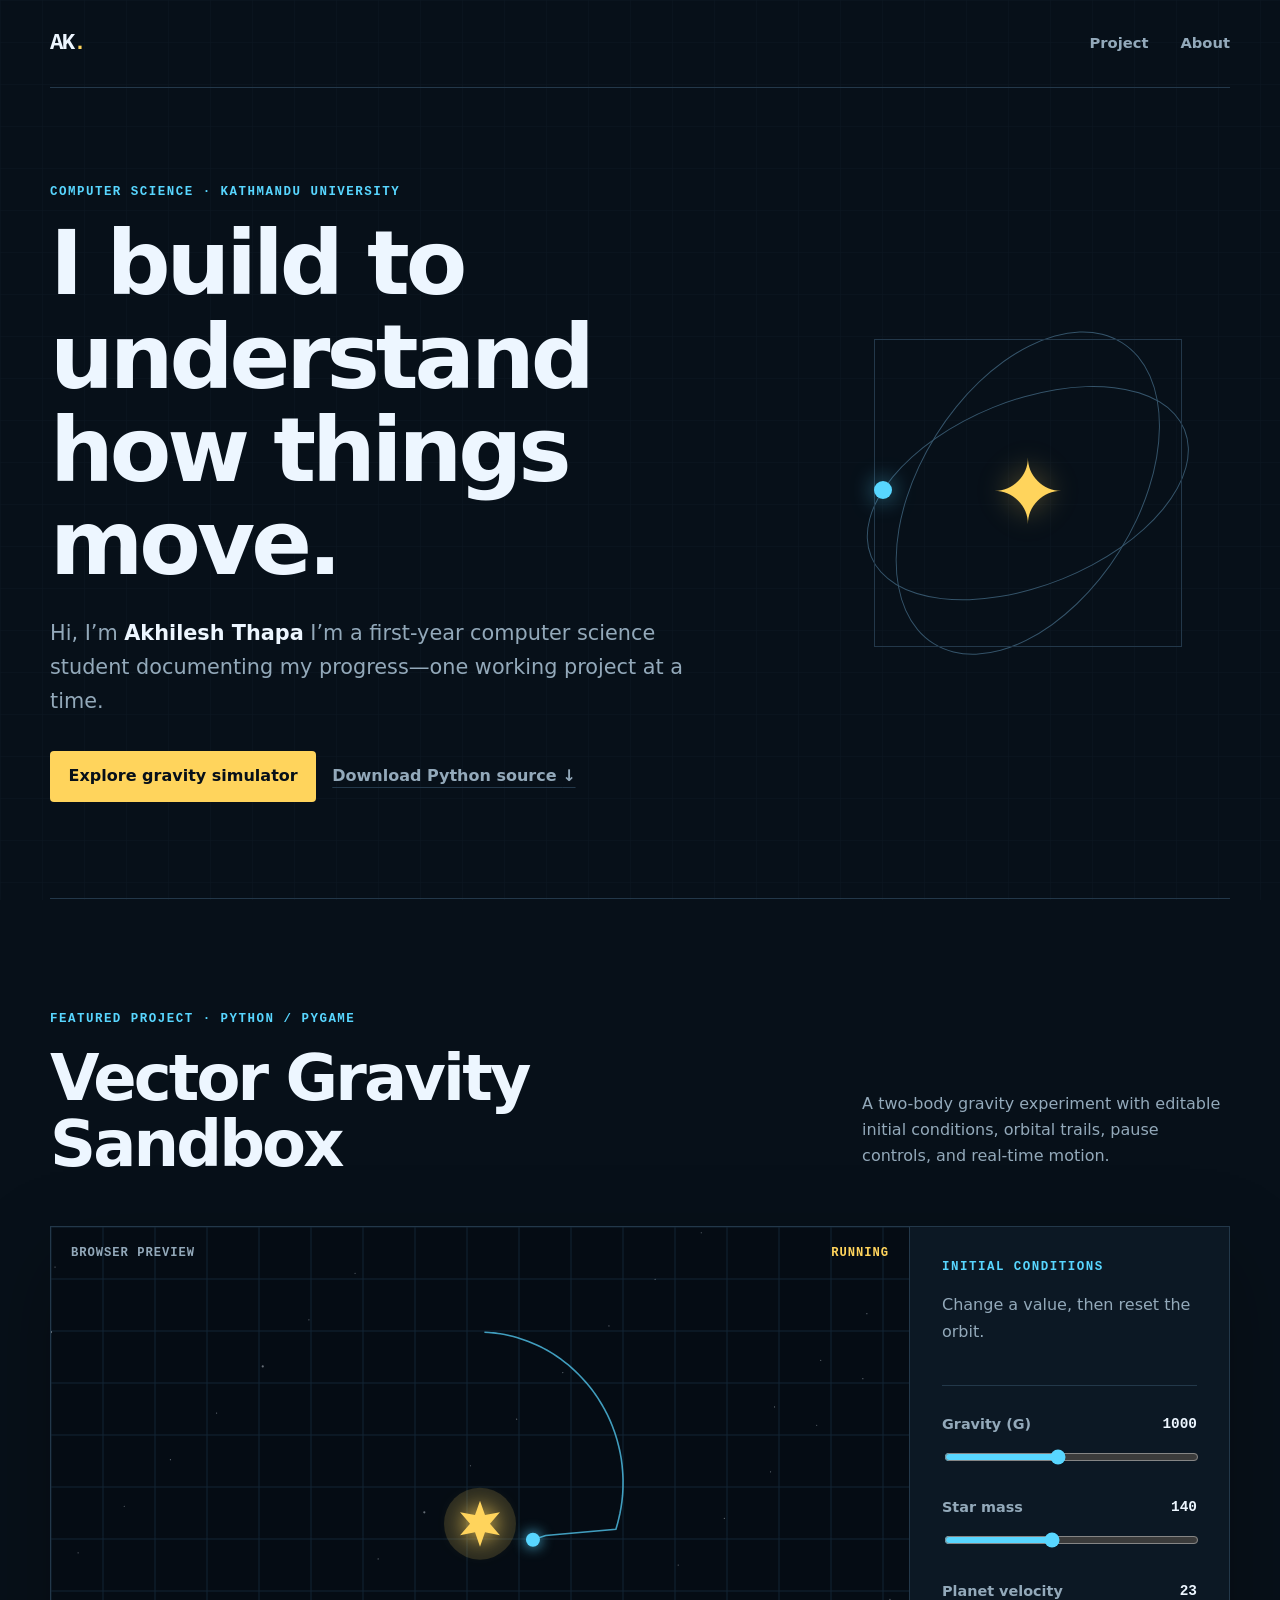
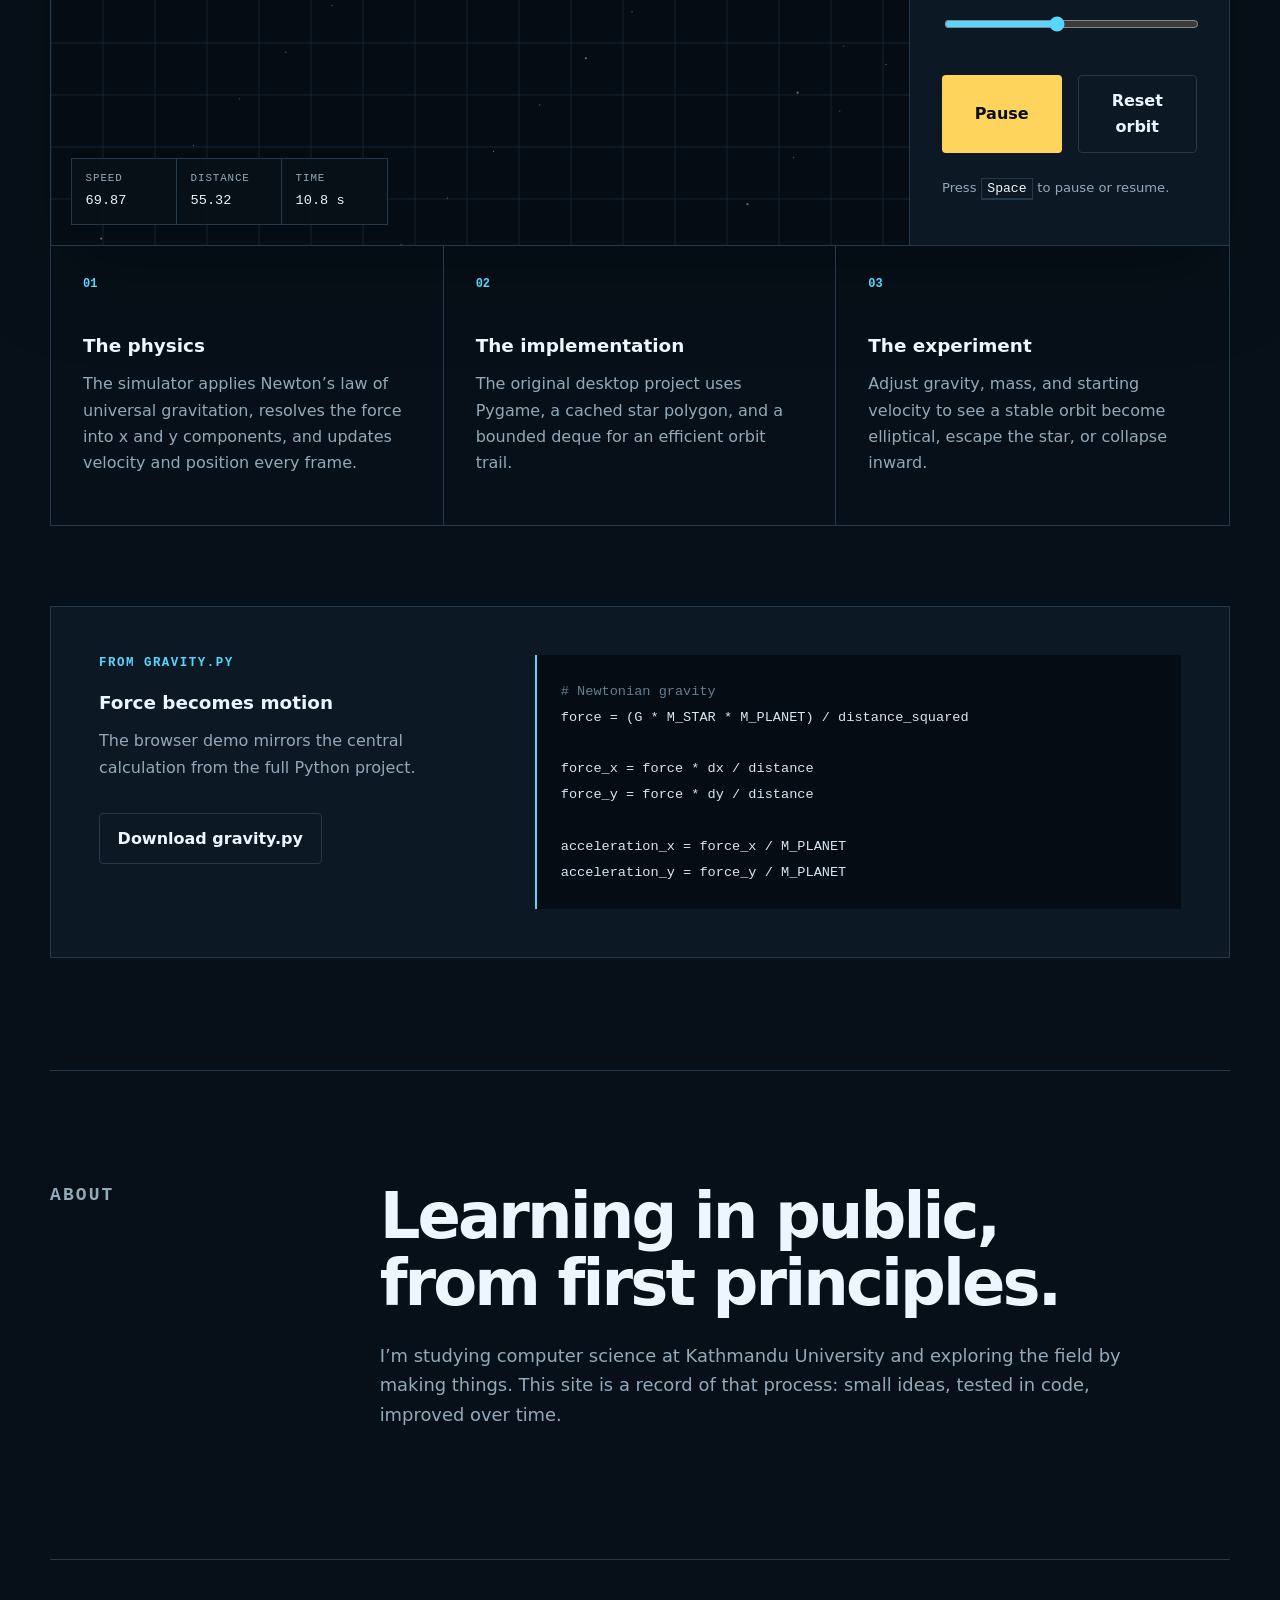
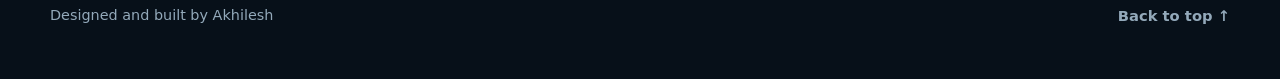
==== index.html @ bfffb333 "Change name from Ak L. to Akhilesh Updated personal information and name in the index.html file." ====
<!doctype html>
<html lang="en">
<head>
  <meta charset="utf-8">
  <meta name="viewport" content="width=device-width, initial-scale=1">
  <meta name="description" content="Akhilesh is a computer science student at Kathmandu University building projects to understand how computers and the world work.">
  <meta name="theme-color" content="#071019">
  <title>Akhilesh — Computer Science Student</title>
  <link rel="stylesheet" href="style.css">
</head>
<body>
  <a class="skip-link" href="#main">Skip to content</a>

  <header class="site-header">
    <a class="wordmark" href="#top" aria-label="Ak L. home">AK<span>.</span></a>
    <nav aria-label="Primary navigation">
      <a href="#project">Project</a>
      <a href="#about">About</a>
    </nav>
  </header>

  <main id="main">
    <section class="hero" id="top">
      <div class="hero-copy">
        <p class="eyebrow">Computer Science · Kathmandu University</p>
        <h1>I build to understand how things move.</h1>
        <p class="intro">Hi, I’m <strong>Akhilesh Thapa</strong> I’m a first-year computer science student documenting my progress—one working project at a time.</p>
        <div class="hero-actions">
          <a class="button button-primary" href="#project">Explore gravity simulator</a>
          <a class="text-link" href="gravity.py" download>Download Python source <span aria-hidden="true">↓</span></a>
        </div>
      </div>

      <div class="hero-mark" aria-hidden="true">
        <span class="orbit orbit-one"></span>
        <span class="orbit orbit-two"></span>
        <span class="hero-planet"></span>
        <span class="hero-star">✦</span>
      </div>
    </section>

    <section class="project-section" id="project" aria-labelledby="project-title">
      <div class="section-heading">
        <div>
          <p class="eyebrow">Featured project · Python / Pygame</p>
          <h2 id="project-title">Vector Gravity Sandbox</h2>
        </div>
        <p>A two-body gravity experiment with editable initial conditions, orbital trails, pause controls, and real-time motion.</p>
      </div>

      <div class="simulator-shell">
        <div class="simulation-stage">
          <canvas id="gravityCanvas" aria-label="Interactive orbit simulation"></canvas>
          <div class="canvas-label">
            <span>Browser preview</span>
            <output id="simStatus">Running</output>
          </div>
          <div class="telemetry" aria-label="Simulation telemetry">
            <div><span>Speed</span><output id="speedReadout">23.00</output></div>
            <div><span>Distance</span><output id="distanceReadout">180.00</output></div>
            <div><span>Time</span><output id="timeReadout">0.0 s</output></div>
          </div>
        </div>

        <form class="control-panel" id="simControls">
          <div class="control-heading">
            <p class="eyebrow">Initial conditions</p>
            <p>Change a value, then reset the orbit.</p>
          </div>

          <label for="gravityInput"><span>Gravity (G)</span><output id="gravityValue">1000</output></label>
          <input id="gravityInput" type="range" min="200" max="2000" step="50" value="1000">

          <label for="massInput"><span>Star mass</span><output id="massValue">140</output></label>
          <input id="massInput" type="range" min="40" max="280" step="5" value="140">

          <label for="velocityInput"><span>Planet velocity</span><output id="velocityValue">23</output></label>
          <input id="velocityInput" type="range" min="8" max="42" step="1" value="23">

          <div class="control-actions">
            <button class="button button-primary" id="pauseButton" type="button">Pause</button>
            <button class="button button-secondary" id="resetButton" type="button">Reset orbit</button>
          </div>
          <p class="keyboard-note">Press <kbd>Space</kbd> to pause or resume.</p>
        </form>
      </div>

      <div class="project-notes">
        <article>
          <span class="note-number">01</span>
          <h3>The physics</h3>
          <p>The simulator applies Newton’s law of universal gravitation, resolves the force into x and y components, and updates velocity and position every frame.</p>
        </article>
        <article>
          <span class="note-number">02</span>
          <h3>The implementation</h3>
          <p>The original desktop project uses Pygame, a cached star polygon, and a bounded deque for an efficient orbit trail.</p>
        </article>
        <article>
          <span class="note-number">03</span>
          <h3>The experiment</h3>
          <p>Adjust gravity, mass, and starting velocity to see a stable orbit become elliptical, escape the star, or collapse inward.</p>
        </article>
      </div>

      <div class="source-card">
        <div class="source-copy">
          <p class="eyebrow">From gravity.py</p>
          <h3>Force becomes motion</h3>
          <p>The browser demo mirrors the central calculation from the full Python project.</p>
          <a class="button button-secondary" href="gravity.py" download>Download gravity.py</a>
        </div>
        <pre aria-label="Python gravity calculation"><code><span class="code-muted"># Newtonian gravity</span>
force = (G * M_STAR * M_PLANET) / distance_squared

force_x = force * dx / distance
force_y = force * dy / distance

acceleration_x = force_x / M_PLANET
acceleration_y = force_y / M_PLANET</code></pre>
      </div>
    </section>

    <section class="about-section" id="about" aria-labelledby="about-title">
      <p class="eyebrow">About</p>
      <div>
        <h2 id="about-title">Learning in public, from first principles.</h2>
        <p>I’m studying computer science at Kathmandu University and exploring the field by making things. This site is a record of that process: small ideas, tested in code, improved over time.</p>
      </div>
    </section>
  </main>

  <footer>
    <p>Designed and built by Akhilesh</p>
    <a href="#top">Back to top <span aria-hidden="true">↑</span></a>
  </footer>

  <script src="script.js"></script>
</body>
</html>
---- style.css ----
:root {
  --ink: #edf6ff;
  --muted: #93a9ba;
  --background: #071019;
  --surface: #0c1824;
  --surface-strong: #102232;
  --line: #23384a;
  --cyan: #58d6ff;
  --gold: #ffd45c;
  --max-width: 1180px;
  --font-sans: Inter, ui-sans-serif, system-ui, -apple-system, BlinkMacSystemFont, "Segoe UI", sans-serif;
  --font-mono: "SFMono-Regular", Consolas, "Liberation Mono", monospace;
}

* {
  box-sizing: border-box;
}

html {
  scroll-behavior: smooth;
}

body {
  margin: 0;
  background: var(--background);
  color: var(--ink);
  font-family: var(--font-sans);
  font-size: 1rem;
  line-height: 1.65;
}

body::before {
  content: "";
  position: fixed;
  inset: 0;
  z-index: -1;
  opacity: 0.22;
  background-image: url("data:image/svg+xml,%3Csvg xmlns='http://www.w3.org/2000/svg' width='42' height='42' viewBox='0 0 42 42'%3E%3Cpath d='M42 0H0V42' fill='none' stroke='%2323384a' stroke-width='1'/%3E%3C/svg%3E");
  pointer-events: none;
}

a { color: inherit; }
button, input { font: inherit; }

.skip-link {
  position: fixed;
  left: 1rem;
  top: -5rem;
  z-index: 100;
  background: var(--gold);
  color: #071019;
  padding: 0.7rem 1rem;
  font-weight: 800;
}

.skip-link:focus { top: 1rem; }

.site-header,
main,
footer {
  width: min(calc(100% - 2.5rem), var(--max-width));
  margin-inline: auto;
}

.site-header {
  min-height: 5.5rem;
  display: flex;
  align-items: center;
  justify-content: space-between;
  border-bottom: 1px solid var(--line);
}

.wordmark {
  text-decoration: none;
  font: 800 1.4rem/1 var(--font-mono);
  letter-spacing: -0.08em;
}

.wordmark span { color: var(--gold); }

nav {
  display: flex;
  gap: 2rem;
}

nav a,
footer a {
  color: var(--muted);
  text-decoration: none;
  font-size: 0.92rem;
  font-weight: 700;
}

nav a:hover,
nav a:focus-visible,
footer a:hover,
footer a:focus-visible,
.text-link:hover,
.text-link:focus-visible {
  color: var(--cyan);
}

.hero {
  min-height: 650px;
  display: grid;
  grid-template-columns: minmax(0, 1.25fr) minmax(280px, 0.75fr);
  gap: clamp(3rem, 8vw, 8rem);
  align-items: center;
  padding: 6rem 0;
}

.eyebrow {
  margin: 0 0 1rem;
  color: var(--cyan);
  font: 700 0.78rem/1.4 var(--font-mono);
  letter-spacing: 0.12em;
  text-transform: uppercase;
}

h1, h2, h3, p { margin-top: 0; }

h1, h2 {
  letter-spacing: -0.045em;
  line-height: 1.04;
}

h1 {
  max-width: 760px;
  margin-bottom: 1.6rem;
  font-size: clamp(3.3rem, 7vw, 6.6rem);
  font-weight: 750;
}

h2 { font-size: clamp(2.4rem, 5vw, 4.4rem); }

h3 {
  margin-bottom: 0.6rem;
  font-size: 1.15rem;
}

.intro {
  max-width: 640px;
  color: var(--muted);
  font-size: clamp(1.08rem, 2vw, 1.3rem);
}

.intro strong { color: var(--ink); }

.hero-actions,
.control-actions {
  display: flex;
  align-items: center;
  gap: 1rem;
  flex-wrap: wrap;
  margin-top: 2rem;
}

.button {
  min-height: 3rem;
  display: inline-flex;
  align-items: center;
  justify-content: center;
  border: 1px solid transparent;
  border-radius: 0.25rem;
  padding: 0.72rem 1.1rem;
  cursor: pointer;
  font-weight: 800;
  text-decoration: none;
  transition: transform 160ms ease, background-color 160ms ease, border-color 160ms ease;
}

.button:hover { transform: translateY(-2px); }
.button:active { transform: translateY(0); }

.button-primary {
  background: var(--gold);
  color: #071019;
}

.button-primary:hover { background: #ffe18a; }

.button-secondary {
  border-color: var(--line);
  background: transparent;
  color: var(--ink);
}

.button-secondary:hover {
  border-color: var(--cyan);
  background: var(--surface-strong);
}

.text-link {
  color: var(--muted);
  font-weight: 750;
  text-decoration: underline;
  text-decoration-color: var(--line);
  text-underline-offset: 0.35rem;
}

.hero-mark {
  position: relative;
  aspect-ratio: 1;
  max-width: 410px;
  width: 100%;
  justify-self: end;
}

.hero-mark::after {
  content: "";
  position: absolute;
  inset: 12%;
  border: 1px solid var(--line);
}

.orbit {
  position: absolute;
  left: 50%;
  top: 50%;
  border: 1px solid #35546a;
  border-radius: 50%;
  transform: translate(-50%, -50%) rotate(-22deg);
}

.orbit-one {
  width: 84%;
  height: 46%;
}

.orbit-two {
  width: 54%;
  height: 88%;
  transform: translate(-50%, -50%) rotate(32deg);
}

.hero-star {
  position: absolute;
  left: 50%;
  top: 50%;
  z-index: 2;
  color: var(--gold);
  font-size: 5.5rem;
  line-height: 1;
  transform: translate(-50%, -50%);
  text-shadow: 0 0 30px rgba(255, 212, 92, 0.35);
}

.hero-planet {
  position: absolute;
  z-index: 3;
  width: 18px;
  height: 18px;
  left: 12%;
  top: 47%;
  border-radius: 50%;
  background: var(--cyan);
  box-shadow: 0 0 22px rgba(88, 214, 255, 0.65);
}

.project-section {
  padding: 7rem 0;
  border-top: 1px solid var(--line);
}

.section-heading {
  display: grid;
  grid-template-columns: 1.35fr 0.65fr;
  align-items: end;
  gap: 3rem;
  margin-bottom: 3rem;
}

.section-heading h2 { margin-bottom: 0; }

.section-heading > p {
  margin-bottom: 0.5rem;
  color: var(--muted);
}

.simulator-shell {
  display: grid;
  grid-template-columns: minmax(0, 1fr) 320px;
  min-height: 570px;
  overflow: hidden;
  border: 1px solid var(--line);
  background: #050c14;
  box-shadow: 0 30px 80px rgba(0, 0, 0, 0.28);
}

.simulation-stage {
  position: relative;
  min-height: 570px;
  overflow: hidden;
}

#gravityCanvas {
  position: absolute;
  inset: 0;
  width: 100%;
  height: 100%;
  display: block;
}

.canvas-label {
  position: absolute;
  top: 1.25rem;
  left: 1.25rem;
  right: 1.25rem;
  display: flex;
  align-items: center;
  justify-content: space-between;
  pointer-events: none;
  color: var(--muted);
  font: 700 0.76rem/1 var(--font-mono);
  letter-spacing: 0.08em;
  text-transform: uppercase;
}

#simStatus { color: var(--gold); }

.telemetry {
  position: absolute;
  left: 1.25rem;
  bottom: 1.25rem;
  display: flex;
  border: 1px solid var(--line);
  background: rgba(7, 16, 25, 0.88);
}

.telemetry div {
  min-width: 105px;
  padding: 0.7rem 0.85rem;
  border-right: 1px solid var(--line);
}

.telemetry div:last-child { border-right: 0; }

.telemetry span,
.telemetry output {
  display: block;
  font-family: var(--font-mono);
}

.telemetry span {
  color: var(--muted);
  font-size: 0.68rem;
  letter-spacing: 0.08em;
  text-transform: uppercase;
}

.telemetry output {
  margin-top: 0.15rem;
  color: var(--ink);
  font-size: 0.85rem;
}

.control-panel {
  position: relative;
  z-index: 2;
  padding: 2rem;
  border-left: 1px solid var(--line);
  background: var(--surface);
}

.control-heading {
  padding-bottom: 1.5rem;
  margin-bottom: 1.7rem;
  border-bottom: 1px solid var(--line);
}

.control-heading p:last-child { color: var(--muted); }

.control-panel label {
  display: flex;
  justify-content: space-between;
  margin: 1.25rem 0 0.45rem;
  color: var(--muted);
  font-size: 0.9rem;
  font-weight: 700;
}

.control-panel label output {
  color: var(--ink);
  font-family: var(--font-mono);
}

input[type="range"] {
  width: 100%;
  height: 22px;
  accent-color: var(--cyan);
  cursor: pointer;
}

.control-actions {
  align-items: stretch;
  margin-top: 2rem;
}

.control-actions .button { flex: 1; }

.keyboard-note {
  margin-top: 1.5rem;
  color: var(--muted);
  font-size: 0.82rem;
}

kbd {
  border: 1px solid var(--line);
  border-bottom-width: 2px;
  padding: 0.12rem 0.35rem;
  color: var(--ink);
  font-family: var(--font-mono);
}

.project-notes {
  display: grid;
  grid-template-columns: repeat(3, 1fr);
  border-inline: 1px solid var(--line);
  border-bottom: 1px solid var(--line);
}

.project-notes article {
  padding: 2rem;
  border-right: 1px solid var(--line);
}

.project-notes article:last-child { border-right: 0; }

.project-notes p,
.source-copy > p:not(.eyebrow),
.about-section p {
  color: var(--muted);
}

.note-number {
  display: block;
  margin-bottom: 2.6rem;
  color: var(--cyan);
  font: 700 0.75rem/1 var(--font-mono);
}

.source-card {
  display: grid;
  grid-template-columns: 0.75fr 1.25fr;
  gap: 3rem;
  margin-top: 5rem;
  padding: clamp(1.5rem, 4vw, 3rem);
  border: 1px solid var(--line);
  background: var(--surface);
}

.source-copy .button { margin-top: 1rem; }

pre {
  margin: 0;
  overflow-x: auto;
  border-left: 2px solid var(--cyan);
  padding: 1.5rem;
  background: #050c14;
  color: #d8e6f2;
  font: 0.85rem/1.9 var(--font-mono);
}

.code-muted { color: #647d91; }

.about-section {
  display: grid;
  grid-template-columns: 0.35fr 1fr;
  gap: 2rem;
  padding: 7rem 0;
  border-top: 1px solid var(--line);
}

.about-section > div { max-width: 760px; }
.about-section h2 { margin-bottom: 1.5rem; }
.about-section p { font-size: 1.12rem; }

footer {
  min-height: 7rem;
  display: flex;
  align-items: center;
  justify-content: space-between;
  border-top: 1px solid var(--line);
  color: var(--muted);
}

footer p {
  margin: 0;
  font-size: 0.9rem;
}

:focus-visible {
  outline: 3px solid var(--cyan);
  outline-offset: 4px;
}

@media (max-width: 900px) {
  .hero {
    min-height: auto;
    grid-template-columns: 1fr;
    padding: 5rem 0;
  }

  .hero-mark {
    max-width: 300px;
    justify-self: start;
  }

  .section-heading,
  .source-card,
  .about-section {
    grid-template-columns: 1fr;
    gap: 1.5rem;
  }

  .simulator-shell { grid-template-columns: 1fr; }

  .control-panel {
    border-top: 1px solid var(--line);
    border-left: 0;
  }

  .project-notes { grid-template-columns: 1fr; }

  .project-notes article {
    border-right: 0;
    border-bottom: 1px solid var(--line);
  }

  .project-notes article:last-child { border-bottom: 0; }
}

@media (max-width: 600px) {
  .site-header,
  main,
  footer {
    width: min(calc(100% - 1.5rem), var(--max-width));
  }

  .site-header { min-height: 4.5rem; }
  nav { gap: 1.1rem; }

  h1 { font-size: clamp(3rem, 15vw, 4.6rem); }

  .hero { padding: 4rem 0; }

  .hero-mark { width: 78%; }

  .project-section,
  .about-section {
    padding: 4.5rem 0;
  }

  .simulation-stage,
  .simulator-shell {
    min-height: 440px;
  }

  .telemetry {
    right: 0.75rem;
    left: 0.75rem;
  }

  .telemetry div {
    min-width: 0;
    flex: 1;
    padding: 0.6rem;
  }

  .control-panel,
  .project-notes article {
    padding: 1.5rem;
  }

  .source-card { gap: 2rem; }

  footer {
    flex-direction: column;
    align-items: flex-start;
    justify-content: center;
    gap: 0.4rem;
  }
}

@media (prefers-reduced-motion: reduce) {
  html { scroll-behavior: auto; }

  *,
  *::before,
  *::after {
    animation-duration: 0.01ms !important;
    animation-iteration-count: 1 !important;
    transition-duration: 0.01ms !important;
  }
}
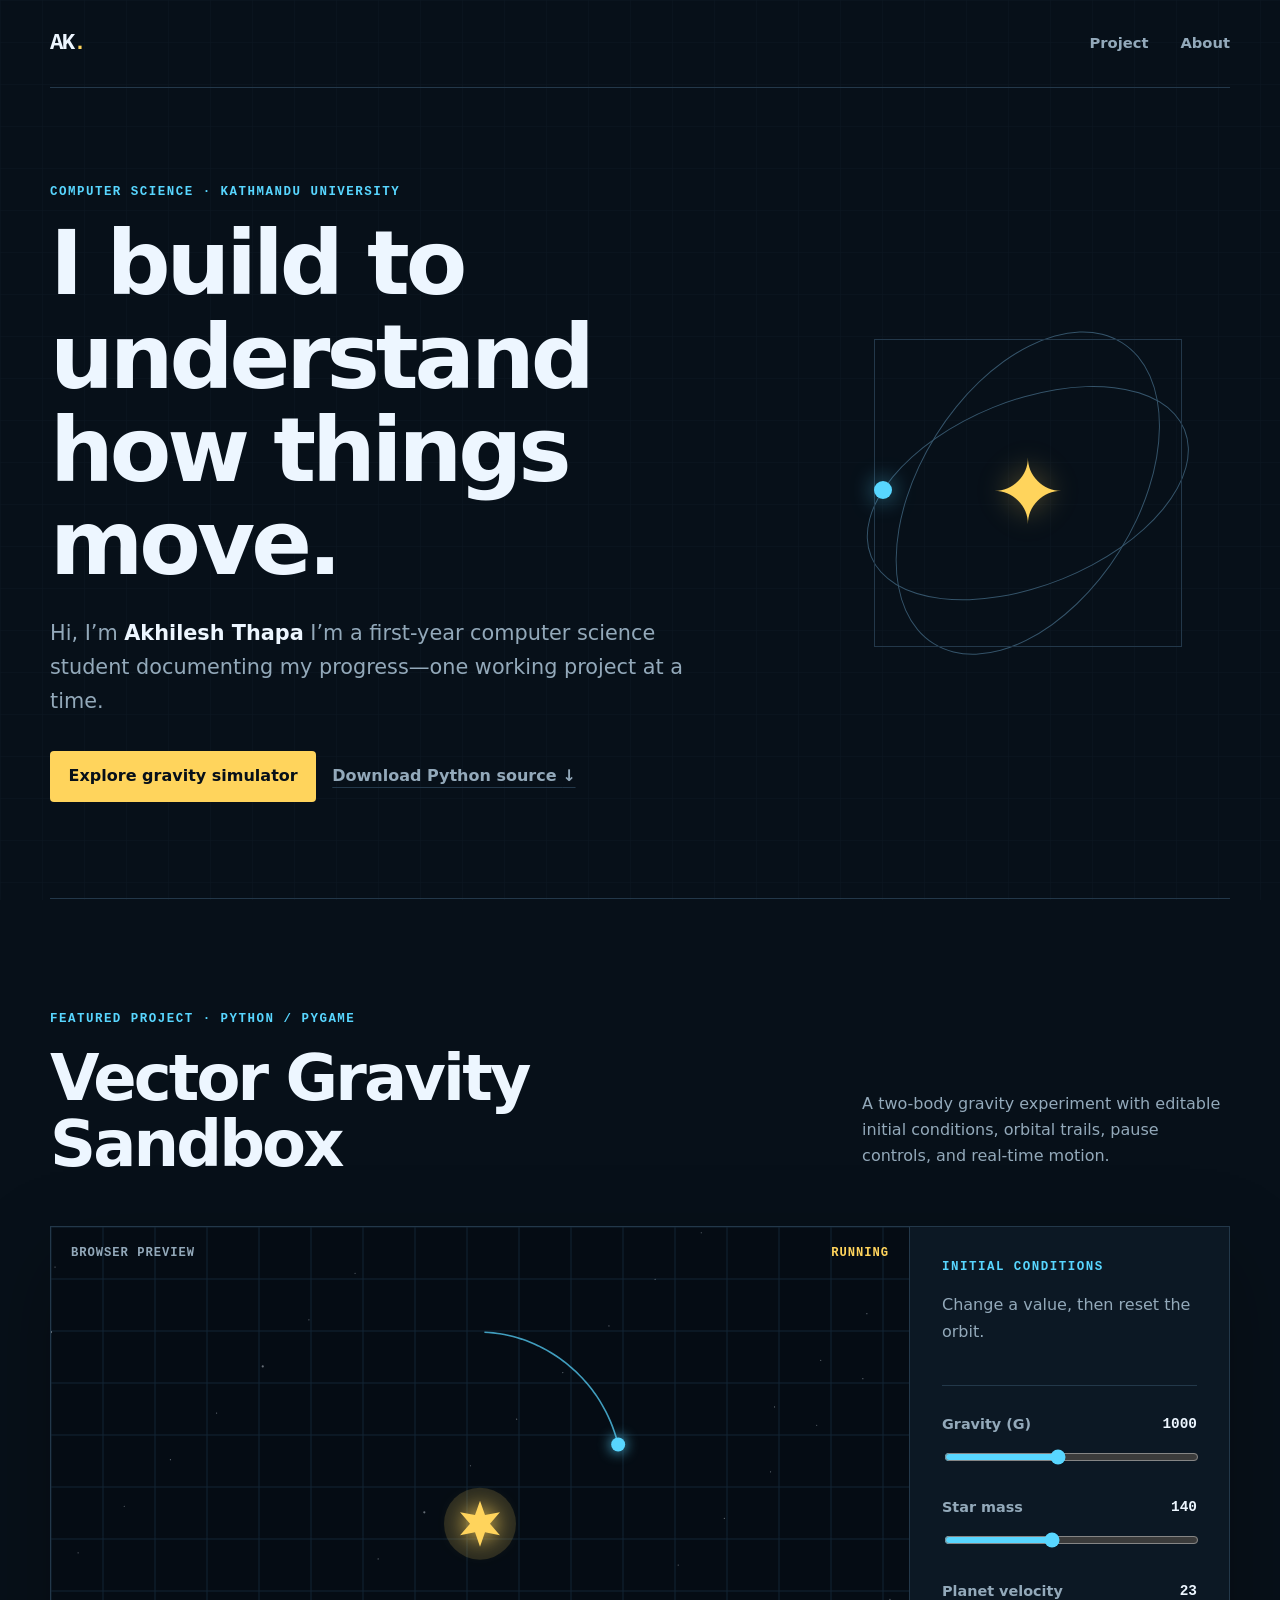
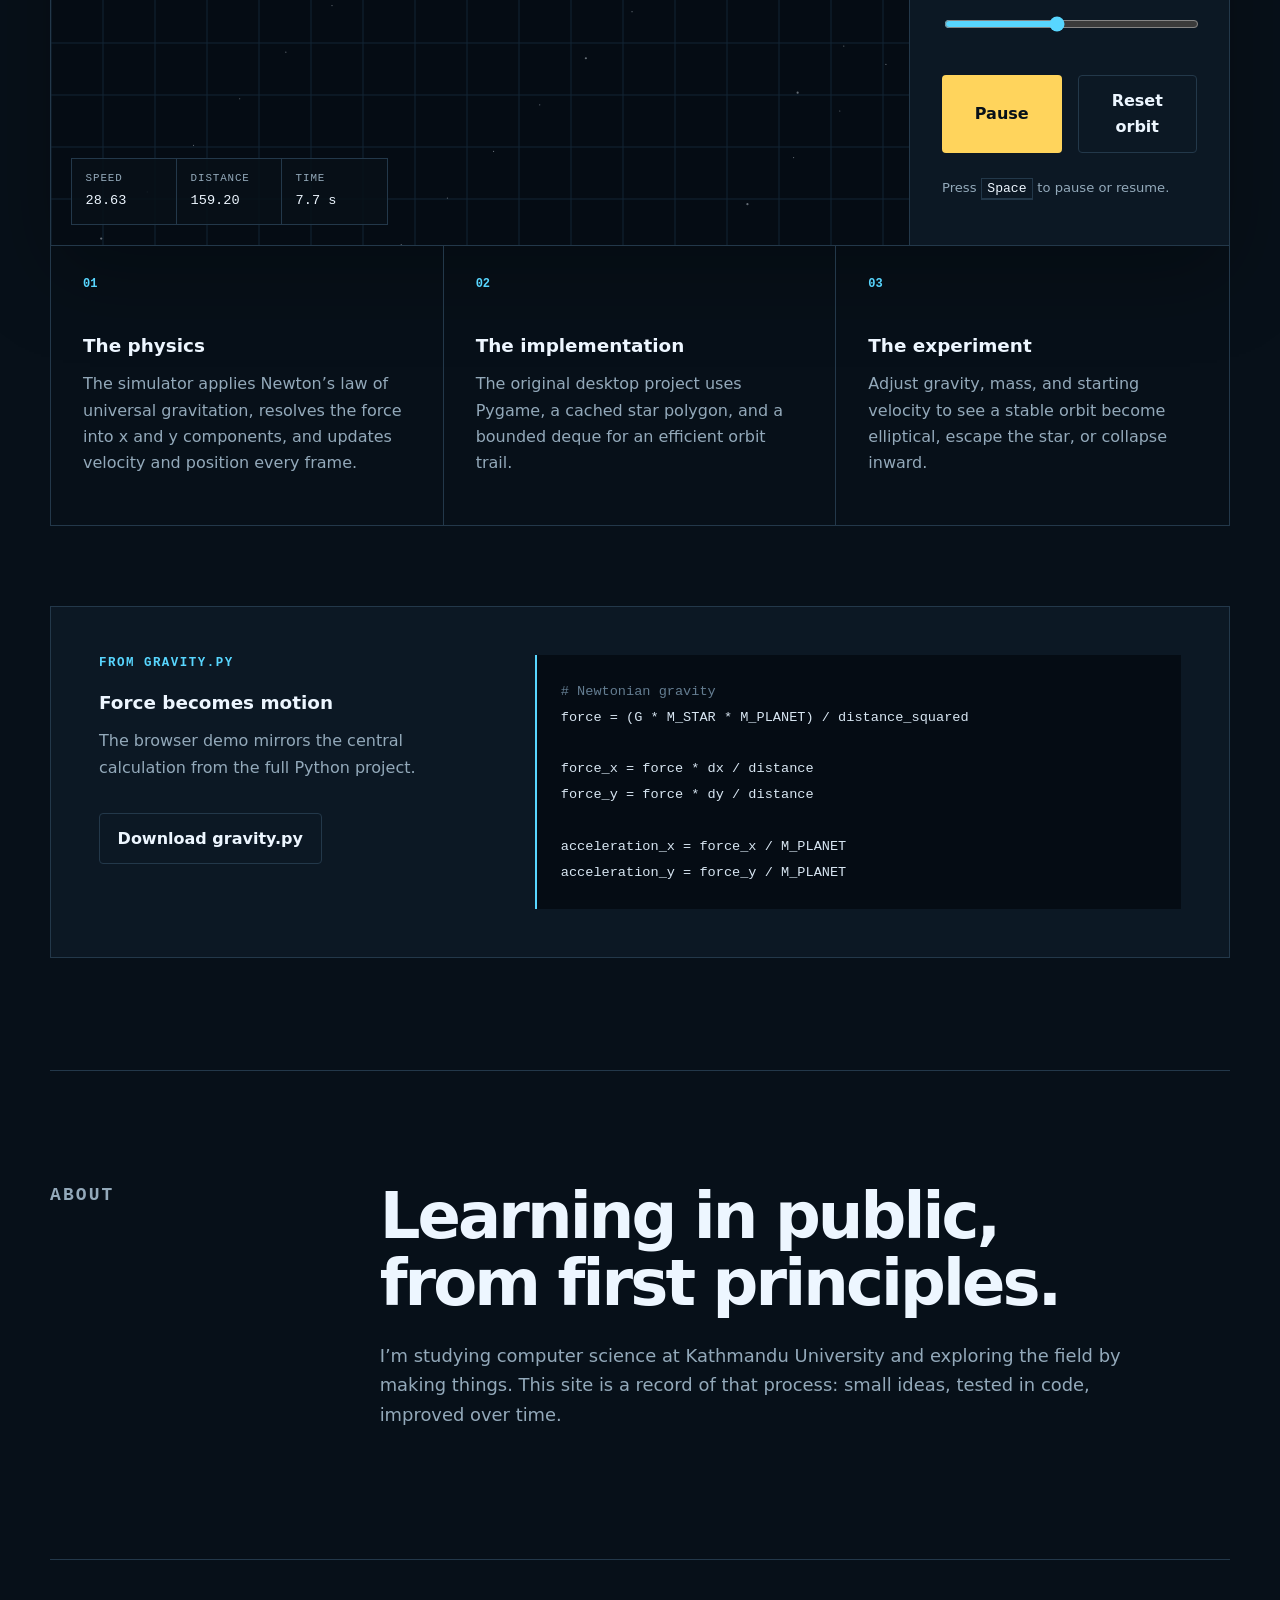
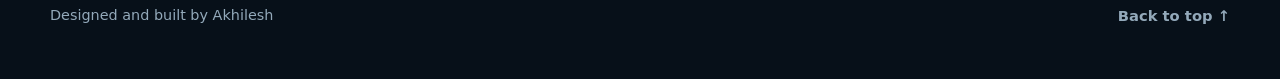
==== commit edb158ab: "Update index.html" ====
--- a/index.html
+++ b/index.html
@@ -3,7 +3,7 @@
 <head>
   <meta charset="utf-8">
   <meta name="viewport" content="width=device-width, initial-scale=1">
-  <meta name="description" content="Akhilesh is a computer science student at Kathmandu University building projects to understand how computers and the world work.">
+  <meta name="description" content="Akhilesh is a computer science student at Kathmandu University building projects to understand how computers and their applications function.">
   <meta name="theme-color" content="#071019">
   <title>Akhilesh — Computer Science Student</title>
   <link rel="stylesheet" href="style.css">
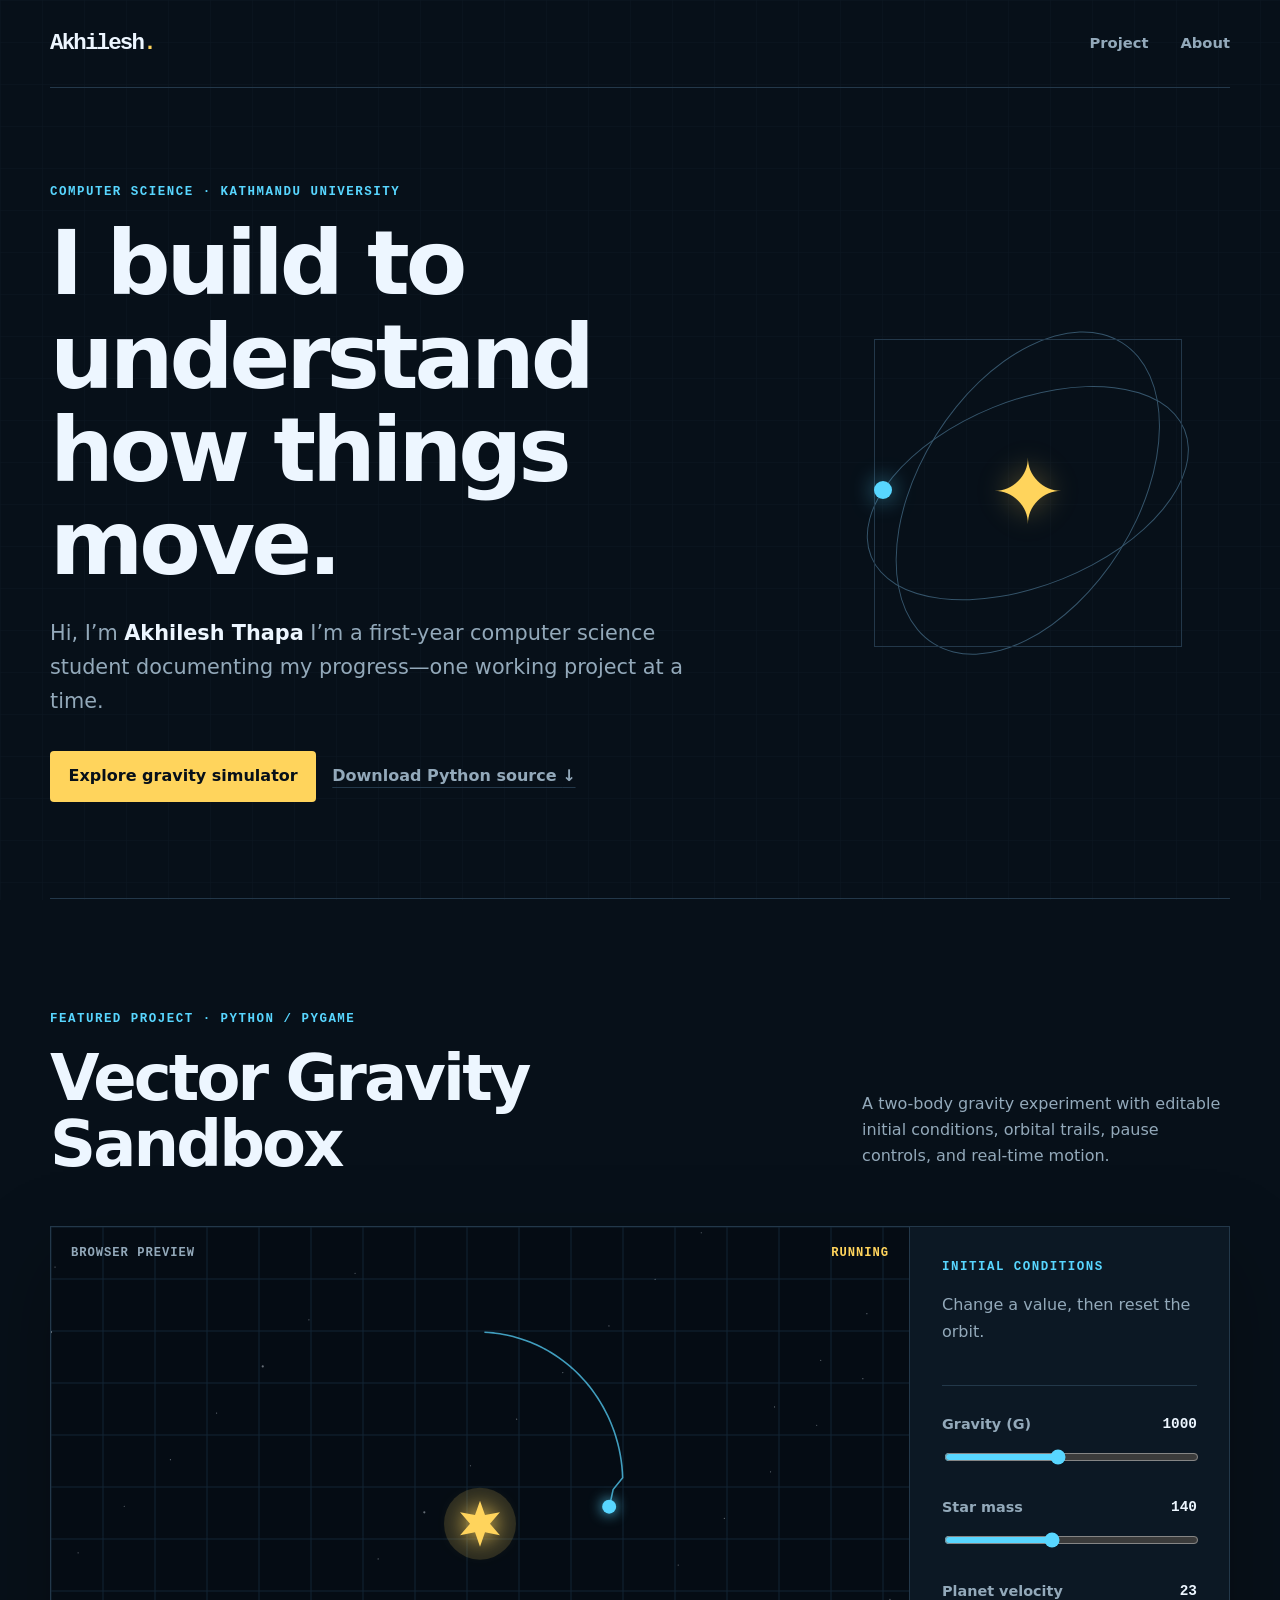
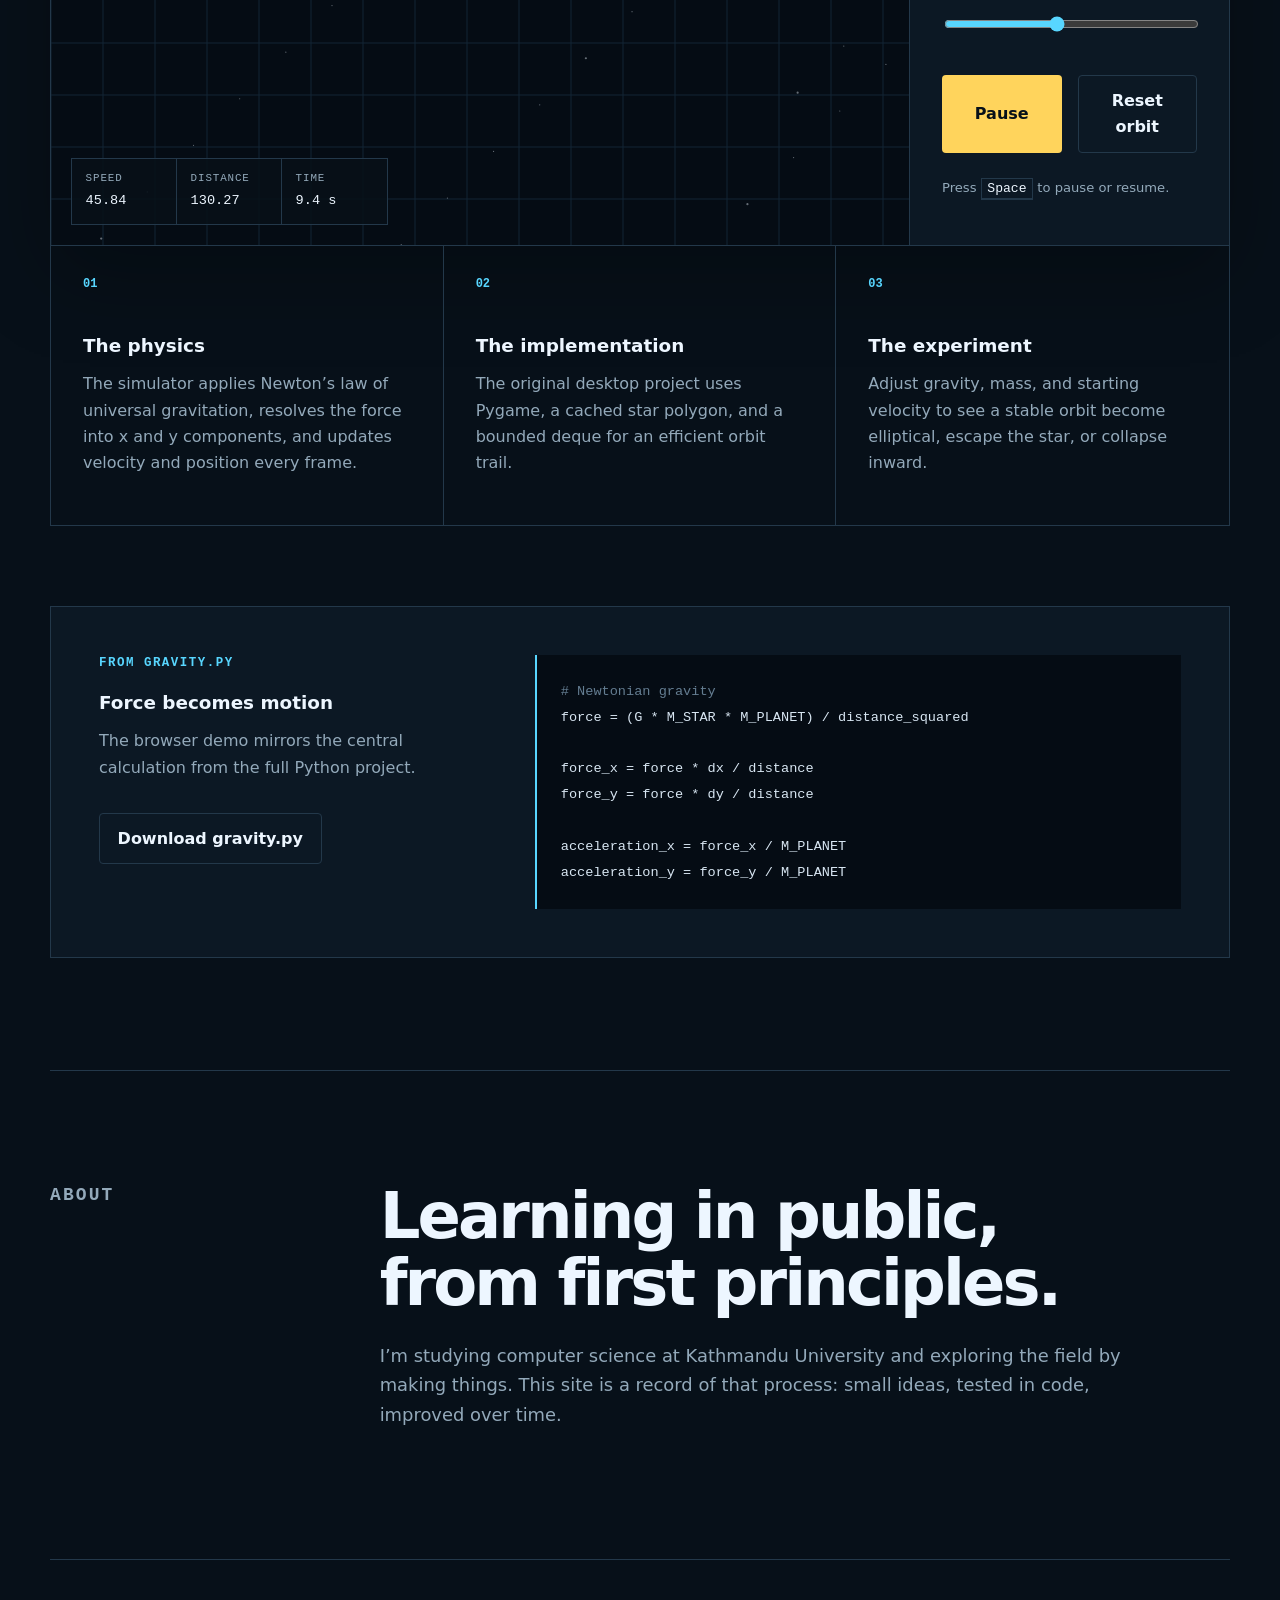
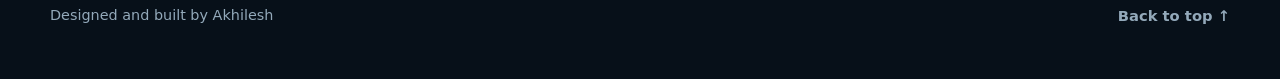
==== commit c96cc236: "Update index.html" ====
--- a/index.html
+++ b/index.html
@@ -12,7 +12,7 @@
   <a class="skip-link" href="#main">Skip to content</a>
 
   <header class="site-header">
-    <a class="wordmark" href="#top" aria-label="Ak L. home">AK<span>.</span></a>
+    <a class="wordmark" href="#top" aria-label="Akhilesh home">Akhilesh<span>.</span></a>
     <nav aria-label="Primary navigation">
       <a href="#project">Project</a>
       <a href="#about">About</a>
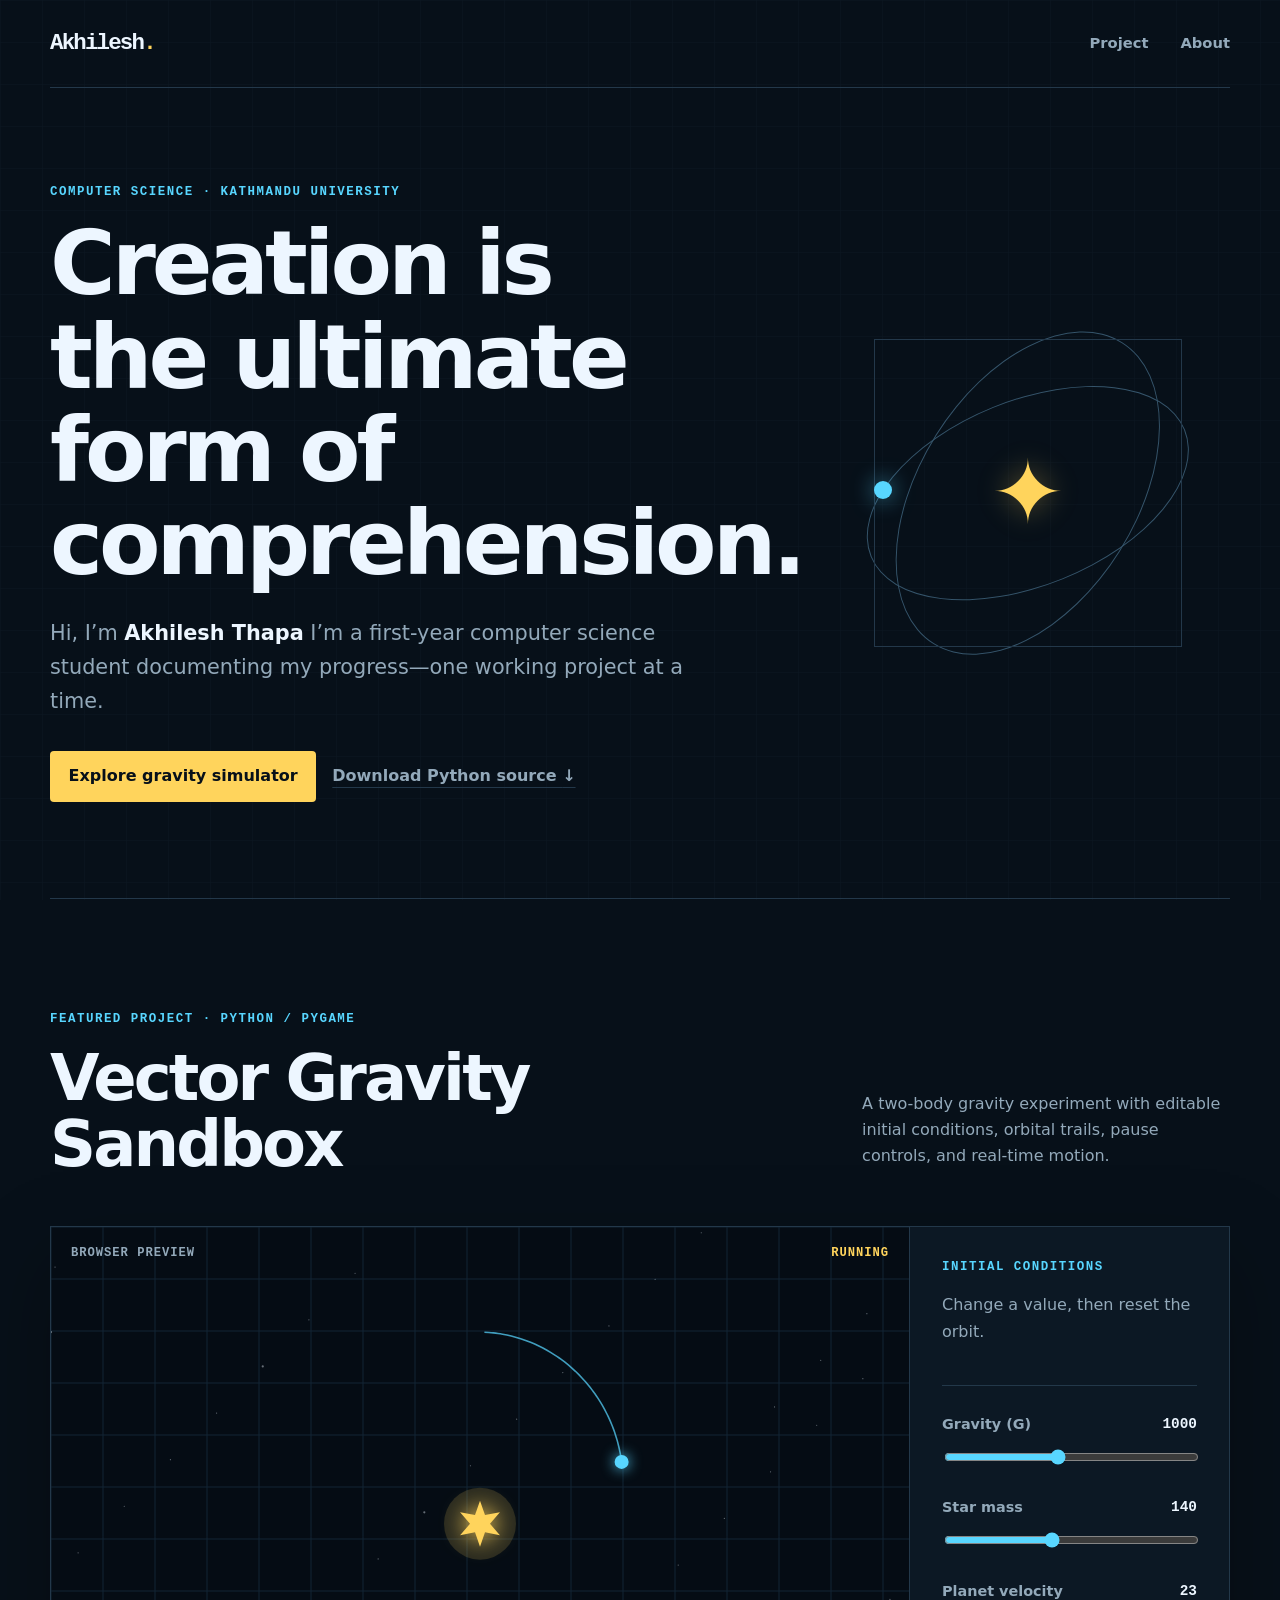
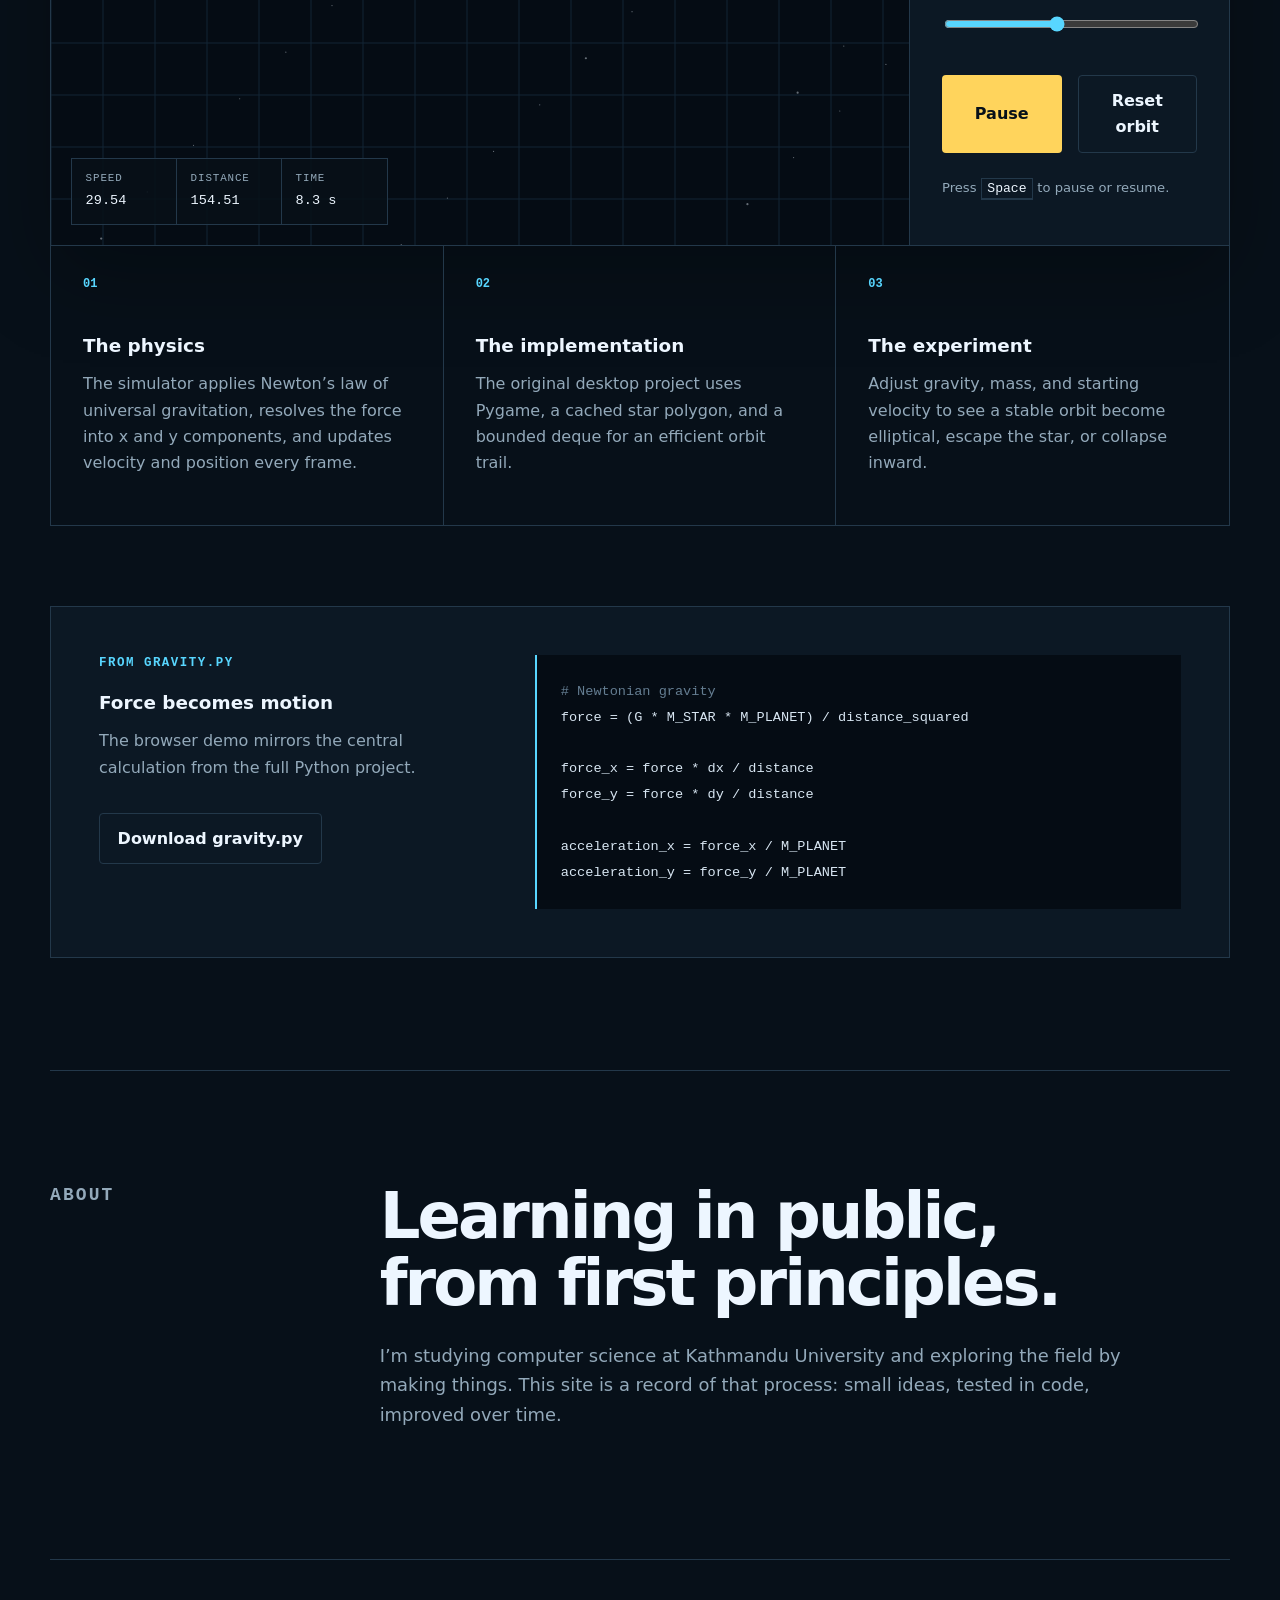
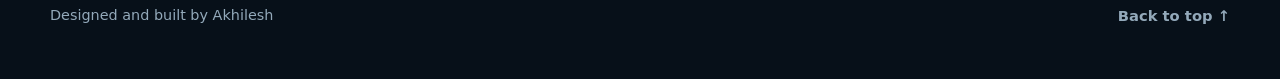
==== commit a197f1ba: "Update index.html" ====
--- a/index.html
+++ b/index.html
@@ -23,7 +23,7 @@
     <section class="hero" id="top">
       <div class="hero-copy">
         <p class="eyebrow">Computer Science · Kathmandu University</p>
-        <h1>I build to understand how things move.</h1>
+        <h1>Creation is the ultimate form of comprehension. </h1>
         <p class="intro">Hi, I’m <strong>Akhilesh Thapa</strong> I’m a first-year computer science student documenting my progress—one working project at a time.</p>
         <div class="hero-actions">
           <a class="button button-primary" href="#project">Explore gravity simulator</a>
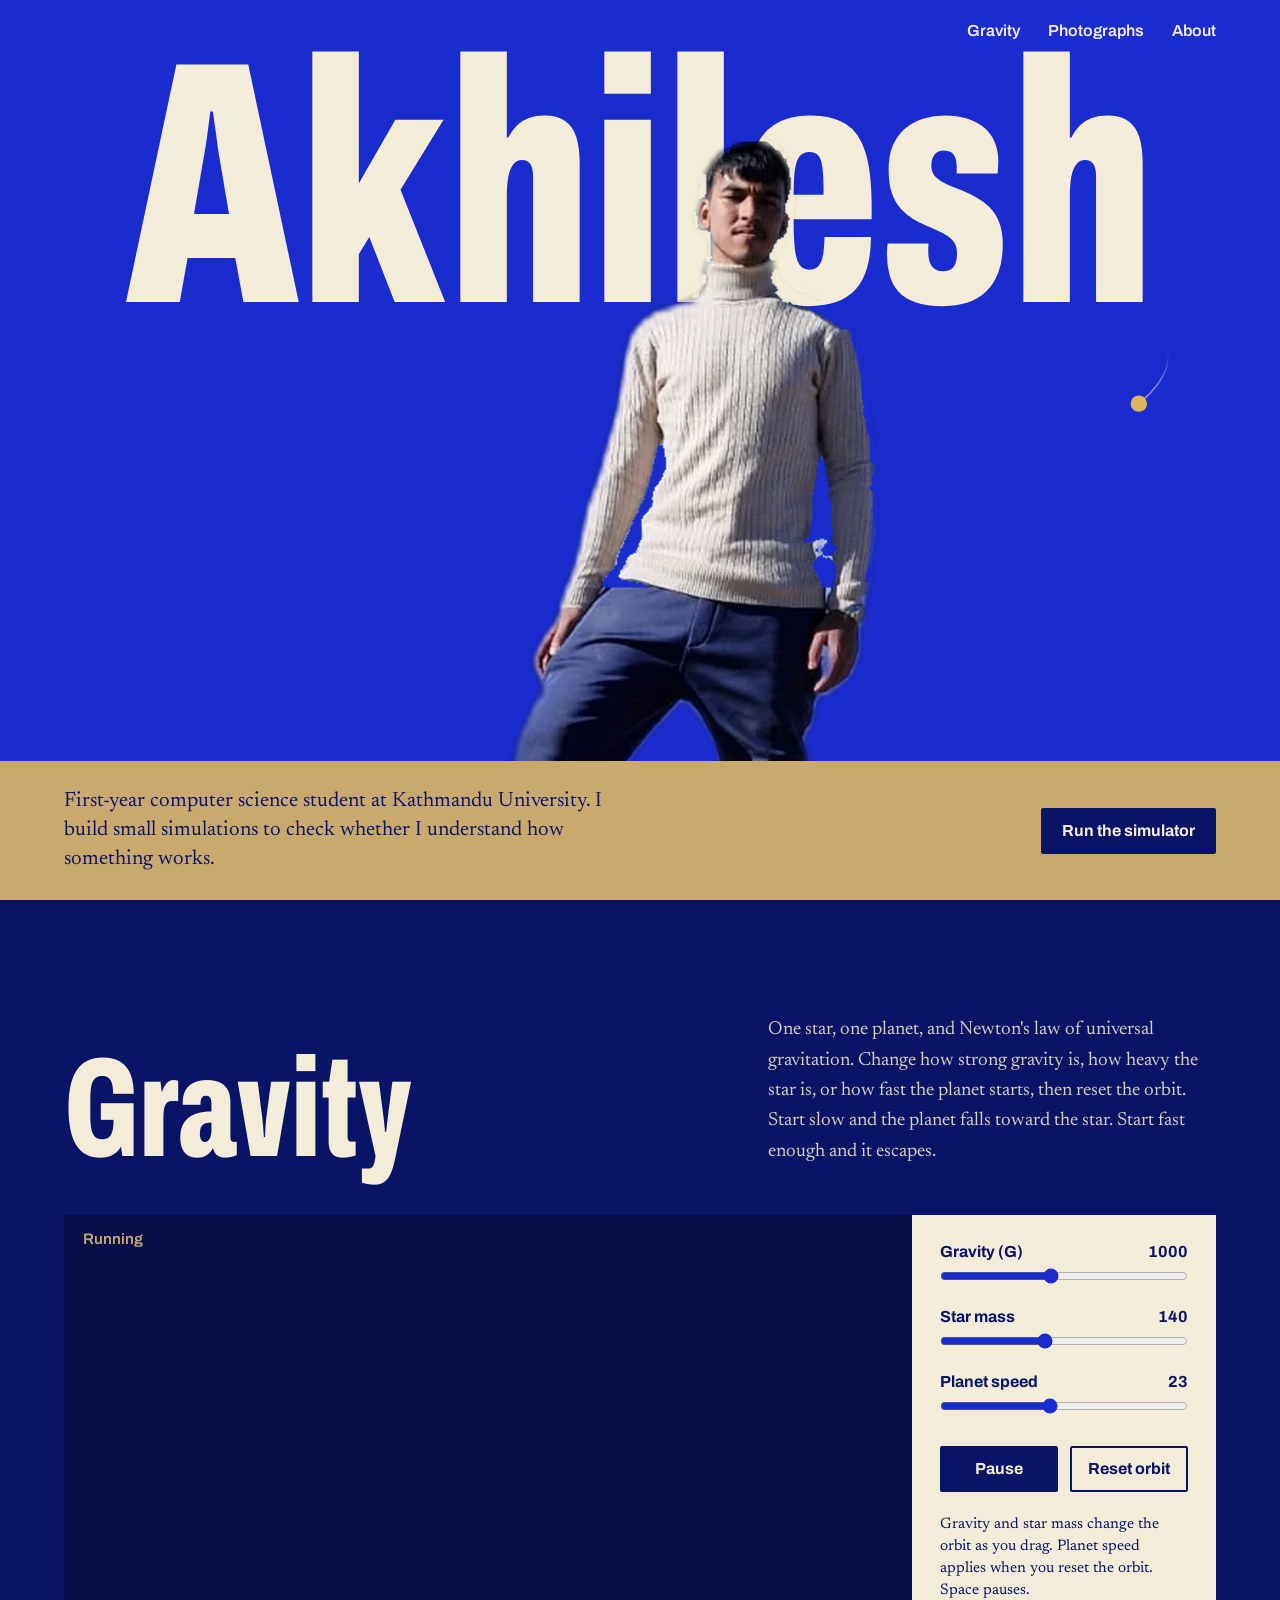
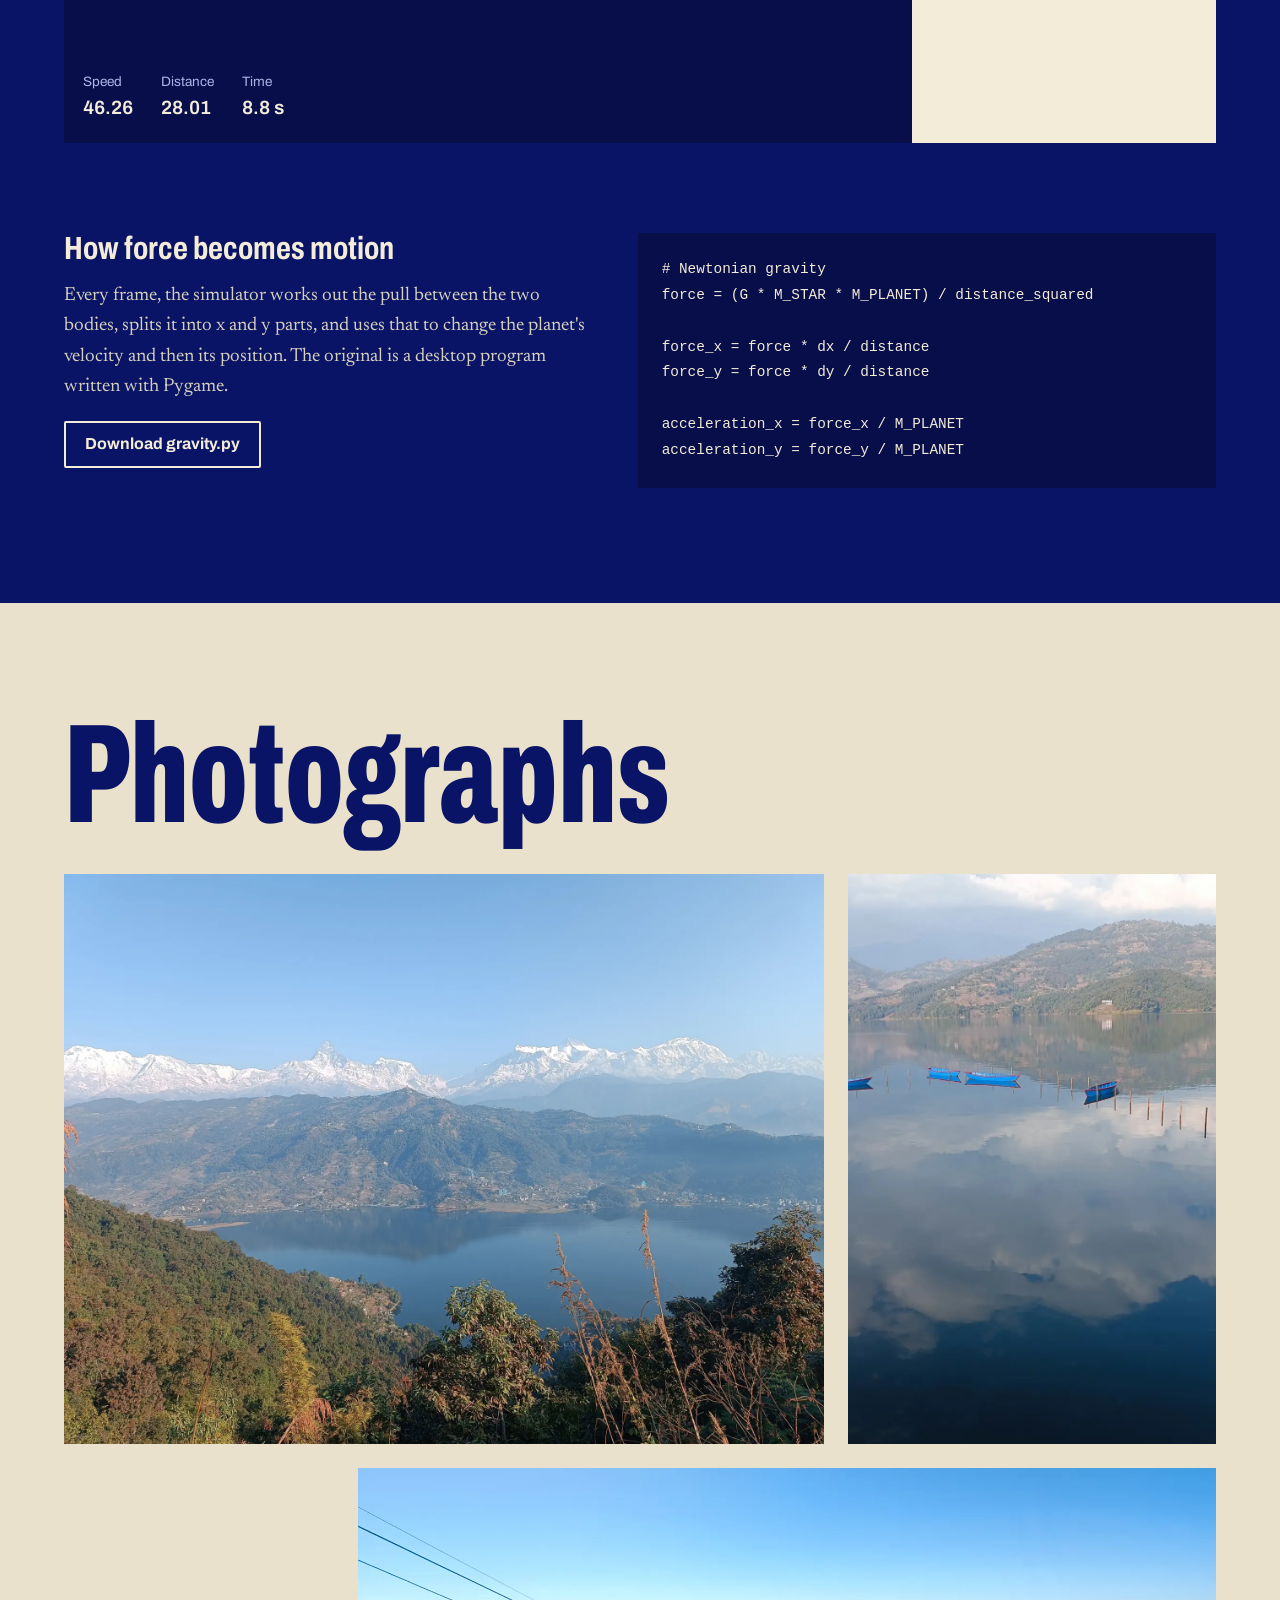
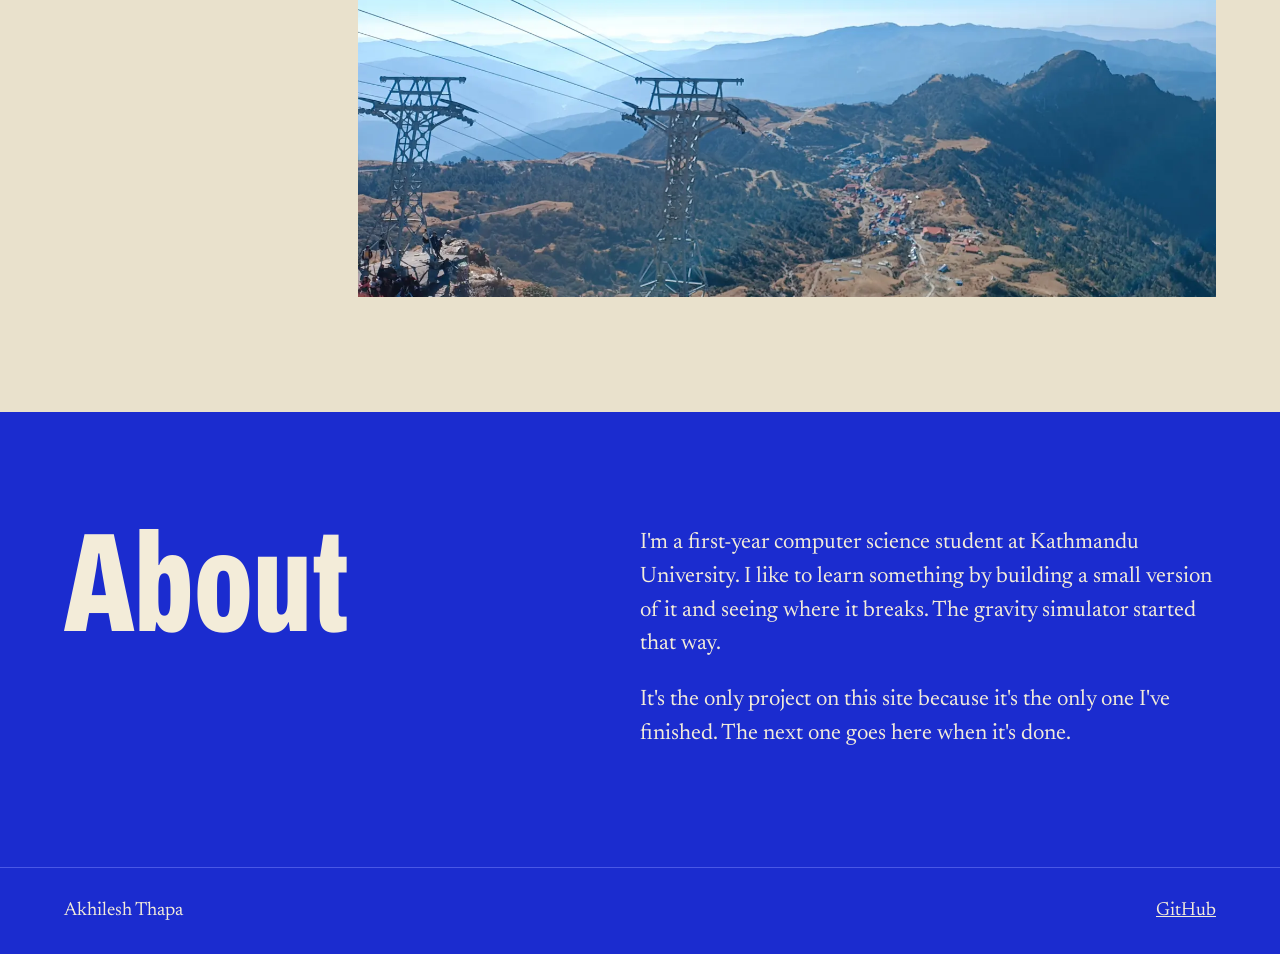
==== commit 9dc3d0ff: "Redesign site" ====
--- a/index.html
+++ b/index.html
@@ -1,140 +1,113 @@
-<!doctype html>
-<html lang="en">
-<head>
-  <meta charset="utf-8">
-  <meta name="viewport" content="width=device-width, initial-scale=1">
-  <meta name="description" content="Akhilesh is a computer science student at Kathmandu University building projects to understand how computers and their applications function.">
-  <meta name="theme-color" content="#071019">
-  <title>Akhilesh — Computer Science Student</title>
-  <link rel="stylesheet" href="style.css">
-</head>
-<body>
-  <a class="skip-link" href="#main">Skip to content</a>
-
-  <header class="site-header">
-    <a class="wordmark" href="#top" aria-label="Akhilesh home">Akhilesh<span>.</span></a>
-    <nav aria-label="Primary navigation">
-      <a href="#project">Project</a>
-      <a href="#about">About</a>
-    </nav>
-  </header>
-
-  <main id="main">
-    <section class="hero" id="top">
-      <div class="hero-copy">
-        <p class="eyebrow">Computer Science · Kathmandu University</p>
-        <h1>Creation is the ultimate form of comprehension. </h1>
-        <p class="intro">Hi, I’m <strong>Akhilesh Thapa</strong> I’m a first-year computer science student documenting my progress—one working project at a time.</p>
-        <div class="hero-actions">
-          <a class="button button-primary" href="#project">Explore gravity simulator</a>
-          <a class="text-link" href="gravity.py" download>Download Python source <span aria-hidden="true">↓</span></a>
-        </div>
-      </div>
-
-      <div class="hero-mark" aria-hidden="true">
-        <span class="orbit orbit-one"></span>
-        <span class="orbit orbit-two"></span>
-        <span class="hero-planet"></span>
-        <span class="hero-star">✦</span>
-      </div>
-    </section>
-
-    <section class="project-section" id="project" aria-labelledby="project-title">
-      <div class="section-heading">
-        <div>
-          <p class="eyebrow">Featured project · Python / Pygame</p>
-          <h2 id="project-title">Vector Gravity Sandbox</h2>
-        </div>
-        <p>A two-body gravity experiment with editable initial conditions, orbital trails, pause controls, and real-time motion.</p>
-      </div>
-
-      <div class="simulator-shell">
-        <div class="simulation-stage">
-          <canvas id="gravityCanvas" aria-label="Interactive orbit simulation"></canvas>
-          <div class="canvas-label">
-            <span>Browser preview</span>
-            <output id="simStatus">Running</output>
-          </div>
-          <div class="telemetry" aria-label="Simulation telemetry">
-            <div><span>Speed</span><output id="speedReadout">23.00</output></div>
-            <div><span>Distance</span><output id="distanceReadout">180.00</output></div>
-            <div><span>Time</span><output id="timeReadout">0.0 s</output></div>
-          </div>
-        </div>
-
-        <form class="control-panel" id="simControls">
-          <div class="control-heading">
-            <p class="eyebrow">Initial conditions</p>
-            <p>Change a value, then reset the orbit.</p>
-          </div>
-
-          <label for="gravityInput"><span>Gravity (G)</span><output id="gravityValue">1000</output></label>
-          <input id="gravityInput" type="range" min="200" max="2000" step="50" value="1000">
-
-          <label for="massInput"><span>Star mass</span><output id="massValue">140</output></label>
-          <input id="massInput" type="range" min="40" max="280" step="5" value="140">
-
-          <label for="velocityInput"><span>Planet velocity</span><output id="velocityValue">23</output></label>
-          <input id="velocityInput" type="range" min="8" max="42" step="1" value="23">
-
-          <div class="control-actions">
-            <button class="button button-primary" id="pauseButton" type="button">Pause</button>
-            <button class="button button-secondary" id="resetButton" type="button">Reset orbit</button>
-          </div>
-          <p class="keyboard-note">Press <kbd>Space</kbd> to pause or resume.</p>
-        </form>
-      </div>
-
-      <div class="project-notes">
-        <article>
-          <span class="note-number">01</span>
-          <h3>The physics</h3>
-          <p>The simulator applies Newton’s law of universal gravitation, resolves the force into x and y components, and updates velocity and position every frame.</p>
-        </article>
-        <article>
-          <span class="note-number">02</span>
-          <h3>The implementation</h3>
-          <p>The original desktop project uses Pygame, a cached star polygon, and a bounded deque for an efficient orbit trail.</p>
-        </article>
-        <article>
-          <span class="note-number">03</span>
-          <h3>The experiment</h3>
-          <p>Adjust gravity, mass, and starting velocity to see a stable orbit become elliptical, escape the star, or collapse inward.</p>
-        </article>
-      </div>
-
-      <div class="source-card">
-        <div class="source-copy">
-          <p class="eyebrow">From gravity.py</p>
-          <h3>Force becomes motion</h3>
-          <p>The browser demo mirrors the central calculation from the full Python project.</p>
-          <a class="button button-secondary" href="gravity.py" download>Download gravity.py</a>
-        </div>
-        <pre aria-label="Python gravity calculation"><code><span class="code-muted"># Newtonian gravity</span>
-force = (G * M_STAR * M_PLANET) / distance_squared
-
-force_x = force * dx / distance
-force_y = force * dy / distance
-
-acceleration_x = force_x / M_PLANET
-acceleration_y = force_y / M_PLANET</code></pre>
-      </div>
-    </section>
-
-    <section class="about-section" id="about" aria-labelledby="about-title">
-      <p class="eyebrow">About</p>
-      <div>
-        <h2 id="about-title">Learning in public, from first principles.</h2>
-        <p>I’m studying computer science at Kathmandu University and exploring the field by making things. This site is a record of that process: small ideas, tested in code, improved over time.</p>
-      </div>
-    </section>
-  </main>
-
-  <footer>
-    <p>Designed and built by Akhilesh</p>
-    <a href="#top">Back to top <span aria-hidden="true">↑</span></a>
-  </footer>
-
-  <script src="script.js"></script>
-</body>
-</html>
+<!doctype html>
+<html lang="en">
+<head>
+  <meta charset="utf-8">
+  <meta name="viewport" content="width=device-width, initial-scale=1">
+  <meta name="description" content="Akhilesh Thapa, first-year computer science student at Kathmandu University. A gravity simulator that runs in the browser, and photographs from Nepal.">
+  <meta name="theme-color" content="#1b2ccf">
+  <title>Akhilesh Thapa</title>
+  <link rel="preconnect" href="https://fonts.googleapis.com">
+  <link rel="preconnect" href="https://fonts.gstatic.com" crossorigin>
+  <link rel="stylesheet" href="https://fonts.googleapis.com/css2?family=Archivo:wdth,wght@62..125,500..900&family=Newsreader:ital,opsz,wght@0,6..72,400..600;1,6..72,400..600&display=swap">
+  <link rel="stylesheet" href="style.css">
+</head>
+<body>
+  <a class="skip" href="#gravity">Skip to the simulator</a>
+  <main>
+    <section class="hero">
+      <div class="sky">
+        <nav aria-label="Sections">
+          <a href="#gravity">Gravity</a>
+          <a href="#photographs">Photographs</a>
+          <a href="#about">About</a>
+        </nav>
+        <h1>Akhilesh</h1>
+        <canvas id="orbitBack" aria-hidden="true"></canvas>
+        <img class="cutout" src="assets/akhilesh.webp" width="728" height="912" alt="Akhilesh in a cream turtleneck, standing with one foot forward">
+        <canvas id="orbitFront" aria-hidden="true"></canvas>
+      </div>
+      <div class="ground">
+        <p>First-year computer science student at Kathmandu University. I build small simulations to check whether I understand how something works.</p>
+        <a class="btn btn-solid" href="#gravity">Run the simulator</a>
+      </div>
+    </section>
+
+    <section class="gravity" id="gravity" aria-labelledby="gravity-title">
+      <div class="gravity-head">
+        <h2 id="gravity-title">Gravity</h2>
+        <p>One star, one planet, and Newton's law of universal gravitation. Change how strong gravity is, how heavy the star is, or how fast the planet starts, then reset the orbit. Start slow and the planet falls toward the star. Start fast enough and it escapes.</p>
+      </div>
+
+      <div class="sim">
+        <div class="stage">
+          <canvas id="gravityCanvas" aria-label="Interactive orbit simulation"></canvas>
+          <output id="simStatus" class="status">Running</output>
+          <div class="telemetry" aria-label="Simulation readouts">
+            <div><span>Speed</span><output id="speedReadout">23.00</output></div>
+            <div><span>Distance</span><output id="distanceReadout">180.00</output></div>
+            <div><span>Time</span><output id="timeReadout">0.0 s</output></div>
+          </div>
+        </div>
+
+        <form class="controls" id="simControls">
+          <label for="gravityInput"><span>Gravity (G)</span><output id="gravityValue">1000</output></label>
+          <input id="gravityInput" type="range" min="200" max="2000" step="50" value="1000">
+
+          <label for="massInput"><span>Star mass</span><output id="massValue">140</output></label>
+          <input id="massInput" type="range" min="40" max="280" step="5" value="140">
+
+          <label for="velocityInput"><span>Planet speed</span><output id="velocityValue">23</output></label>
+          <input id="velocityInput" type="range" min="8" max="42" step="1" value="23">
+
+          <div class="actions">
+            <button class="btn btn-solid" id="pauseButton" type="button">Pause</button>
+            <button class="btn btn-line" id="resetButton" type="button">Reset orbit</button>
+          </div>
+          <p class="hint">Gravity and star mass change the orbit as you drag. Planet speed applies when you reset the orbit. Space pauses.</p>
+        </form>
+      </div>
+
+      <div class="source">
+        <div>
+          <h3>How force becomes motion</h3>
+          <p>Every frame, the simulator works out the pull between the two bodies, splits it into x and y parts, and uses that to change the planet's velocity and then its position. The original is a desktop program written with Pygame.</p>
+          <a class="btn btn-line" href="gravity.py" download>Download gravity.py</a>
+        </div>
+        <pre aria-label="Python gravity calculation"><code># Newtonian gravity
+force = (G * M_STAR * M_PLANET) / distance_squared
+
+force_x = force * dx / distance
+force_y = force * dy / distance
+
+acceleration_x = force_x / M_PLANET
+acceleration_y = force_y / M_PLANET</code></pre>
+      </div>
+    </section>
+
+    <section class="photos" id="photographs" aria-labelledby="photos-title">
+      <h2 id="photos-title">Photographs</h2>
+      <div class="grid">
+        <img class="p1" src="assets/phewa.webp" width="1800" height="1350" loading="lazy" alt="Snow peaks above a green ridge and a still lake in early light">
+        <img class="p2" src="assets/begnas.webp" width="1600" height="1200" loading="lazy" alt="Blue boats and bamboo poles on a lake that mirrors the clouds and hills">
+        <img class="p3" src="assets/ridge.webp" width="1600" height="1200" loading="lazy" alt="Cable car pylons crossing a ridge above a hill village under a clear sky">
+      </div>
+    </section>
+
+    <section class="about" id="about" aria-labelledby="about-title">
+      <h2 id="about-title">About</h2>
+      <div>
+        <p>I'm a first-year computer science student at Kathmandu University. I like to learn something by building a small version of it and seeing where it breaks. The gravity simulator started that way.</p>
+        <p>It's the only project on this site because it's the only one I've finished. The next one goes here when it's done.</p>
+      </div>
+    </section>
+  </main>
+
+  <footer>
+    <p>Akhilesh Thapa</p>
+    <a href="https://github.com/ak-5l">GitHub</a>
+  </footer>
+
+  <script src="hero.js"></script>
+  <script src="script.js"></script>
+</body>
+</html>
--- a/style.css
+++ b/style.css
@@ -1,595 +1,128 @@
-:root {
-  --ink: #edf6ff;
-  --muted: #93a9ba;
-  --background: #071019;
-  --surface: #0c1824;
-  --surface-strong: #102232;
-  --line: #23384a;
-  --cyan: #58d6ff;
-  --gold: #ffd45c;
-  --max-width: 1180px;
-  --font-sans: Inter, ui-sans-serif, system-ui, -apple-system, BlinkMacSystemFont, "Segoe UI", sans-serif;
-  --font-mono: "SFMono-Regular", Consolas, "Liberation Mono", monospace;
-}
-
-* {
-  box-sizing: border-box;
-}
-
-html {
-  scroll-behavior: smooth;
-}
-
-body {
-  margin: 0;
-  background: var(--background);
-  color: var(--ink);
-  font-family: var(--font-sans);
-  font-size: 1rem;
-  line-height: 1.65;
-}
-
-body::before {
-  content: "";
-  position: fixed;
-  inset: 0;
-  z-index: -1;
-  opacity: 0.22;
-  background-image: url("data:image/svg+xml,%3Csvg xmlns='http://www.w3.org/2000/svg' width='42' height='42' viewBox='0 0 42 42'%3E%3Cpath d='M42 0H0V42' fill='none' stroke='%2323384a' stroke-width='1'/%3E%3C/svg%3E");
-  pointer-events: none;
-}
-
-a { color: inherit; }
-button, input { font: inherit; }
-
-.skip-link {
-  position: fixed;
-  left: 1rem;
-  top: -5rem;
-  z-index: 100;
-  background: var(--gold);
-  color: #071019;
-  padding: 0.7rem 1rem;
-  font-weight: 800;
-}
-
-.skip-link:focus { top: 1rem; }
-
-.site-header,
-main,
-footer {
-  width: min(calc(100% - 2.5rem), var(--max-width));
-  margin-inline: auto;
-}
-
-.site-header {
-  min-height: 5.5rem;
-  display: flex;
-  align-items: center;
-  justify-content: space-between;
-  border-bottom: 1px solid var(--line);
-}
-
-.wordmark {
-  text-decoration: none;
-  font: 800 1.4rem/1 var(--font-mono);
-  letter-spacing: -0.08em;
-}
-
-.wordmark span { color: var(--gold); }
-
-nav {
-  display: flex;
-  gap: 2rem;
-}
-
-nav a,
-footer a {
-  color: var(--muted);
-  text-decoration: none;
-  font-size: 0.92rem;
-  font-weight: 700;
-}
-
-nav a:hover,
-nav a:focus-visible,
-footer a:hover,
-footer a:focus-visible,
-.text-link:hover,
-.text-link:focus-visible {
-  color: var(--cyan);
-}
-
-.hero {
-  min-height: 650px;
-  display: grid;
-  grid-template-columns: minmax(0, 1.25fr) minmax(280px, 0.75fr);
-  gap: clamp(3rem, 8vw, 8rem);
-  align-items: center;
-  padding: 6rem 0;
-}
-
-.eyebrow {
-  margin: 0 0 1rem;
-  color: var(--cyan);
-  font: 700 0.78rem/1.4 var(--font-mono);
-  letter-spacing: 0.12em;
-  text-transform: uppercase;
-}
-
-h1, h2, h3, p { margin-top: 0; }
-
-h1, h2 {
-  letter-spacing: -0.045em;
-  line-height: 1.04;
-}
-
-h1 {
-  max-width: 760px;
-  margin-bottom: 1.6rem;
-  font-size: clamp(3.3rem, 7vw, 6.6rem);
-  font-weight: 750;
-}
-
-h2 { font-size: clamp(2.4rem, 5vw, 4.4rem); }
-
-h3 {
-  margin-bottom: 0.6rem;
-  font-size: 1.15rem;
-}
-
-.intro {
-  max-width: 640px;
-  color: var(--muted);
-  font-size: clamp(1.08rem, 2vw, 1.3rem);
-}
-
-.intro strong { color: var(--ink); }
-
-.hero-actions,
-.control-actions {
-  display: flex;
-  align-items: center;
-  gap: 1rem;
-  flex-wrap: wrap;
-  margin-top: 2rem;
-}
-
-.button {
-  min-height: 3rem;
-  display: inline-flex;
-  align-items: center;
-  justify-content: center;
-  border: 1px solid transparent;
-  border-radius: 0.25rem;
-  padding: 0.72rem 1.1rem;
-  cursor: pointer;
-  font-weight: 800;
-  text-decoration: none;
-  transition: transform 160ms ease, background-color 160ms ease, border-color 160ms ease;
-}
-
-.button:hover { transform: translateY(-2px); }
-.button:active { transform: translateY(0); }
-
-.button-primary {
-  background: var(--gold);
-  color: #071019;
-}
-
-.button-primary:hover { background: #ffe18a; }
-
-.button-secondary {
-  border-color: var(--line);
-  background: transparent;
-  color: var(--ink);
-}
-
-.button-secondary:hover {
-  border-color: var(--cyan);
-  background: var(--surface-strong);
-}
-
-.text-link {
-  color: var(--muted);
-  font-weight: 750;
-  text-decoration: underline;
-  text-decoration-color: var(--line);
-  text-underline-offset: 0.35rem;
-}
-
-.hero-mark {
-  position: relative;
-  aspect-ratio: 1;
-  max-width: 410px;
-  width: 100%;
-  justify-self: end;
-}
-
-.hero-mark::after {
-  content: "";
-  position: absolute;
-  inset: 12%;
-  border: 1px solid var(--line);
-}
-
-.orbit {
-  position: absolute;
-  left: 50%;
-  top: 50%;
-  border: 1px solid #35546a;
-  border-radius: 50%;
-  transform: translate(-50%, -50%) rotate(-22deg);
-}
-
-.orbit-one {
-  width: 84%;
-  height: 46%;
-}
-
-.orbit-two {
-  width: 54%;
-  height: 88%;
-  transform: translate(-50%, -50%) rotate(32deg);
-}
-
-.hero-star {
-  position: absolute;
-  left: 50%;
-  top: 50%;
-  z-index: 2;
-  color: var(--gold);
-  font-size: 5.5rem;
-  line-height: 1;
-  transform: translate(-50%, -50%);
-  text-shadow: 0 0 30px rgba(255, 212, 92, 0.35);
-}
-
-.hero-planet {
-  position: absolute;
-  z-index: 3;
-  width: 18px;
-  height: 18px;
-  left: 12%;
-  top: 47%;
-  border-radius: 50%;
-  background: var(--cyan);
-  box-shadow: 0 0 22px rgba(88, 214, 255, 0.65);
-}
-
-.project-section {
-  padding: 7rem 0;
-  border-top: 1px solid var(--line);
-}
-
-.section-heading {
-  display: grid;
-  grid-template-columns: 1.35fr 0.65fr;
-  align-items: end;
-  gap: 3rem;
-  margin-bottom: 3rem;
-}
-
-.section-heading h2 { margin-bottom: 0; }
-
-.section-heading > p {
-  margin-bottom: 0.5rem;
-  color: var(--muted);
-}
-
-.simulator-shell {
-  display: grid;
-  grid-template-columns: minmax(0, 1fr) 320px;
-  min-height: 570px;
-  overflow: hidden;
-  border: 1px solid var(--line);
-  background: #050c14;
-  box-shadow: 0 30px 80px rgba(0, 0, 0, 0.28);
-}
-
-.simulation-stage {
-  position: relative;
-  min-height: 570px;
-  overflow: hidden;
-}
-
-#gravityCanvas {
-  position: absolute;
-  inset: 0;
-  width: 100%;
-  height: 100%;
-  display: block;
-}
-
-.canvas-label {
-  position: absolute;
-  top: 1.25rem;
-  left: 1.25rem;
-  right: 1.25rem;
-  display: flex;
-  align-items: center;
-  justify-content: space-between;
-  pointer-events: none;
-  color: var(--muted);
-  font: 700 0.76rem/1 var(--font-mono);
-  letter-spacing: 0.08em;
-  text-transform: uppercase;
-}
-
-#simStatus { color: var(--gold); }
-
-.telemetry {
-  position: absolute;
-  left: 1.25rem;
-  bottom: 1.25rem;
-  display: flex;
-  border: 1px solid var(--line);
-  background: rgba(7, 16, 25, 0.88);
-}
-
-.telemetry div {
-  min-width: 105px;
-  padding: 0.7rem 0.85rem;
-  border-right: 1px solid var(--line);
-}
-
-.telemetry div:last-child { border-right: 0; }
-
-.telemetry span,
-.telemetry output {
-  display: block;
-  font-family: var(--font-mono);
-}
-
-.telemetry span {
-  color: var(--muted);
-  font-size: 0.68rem;
-  letter-spacing: 0.08em;
-  text-transform: uppercase;
-}
-
-.telemetry output {
-  margin-top: 0.15rem;
-  color: var(--ink);
-  font-size: 0.85rem;
-}
-
-.control-panel {
-  position: relative;
-  z-index: 2;
-  padding: 2rem;
-  border-left: 1px solid var(--line);
-  background: var(--surface);
-}
-
-.control-heading {
-  padding-bottom: 1.5rem;
-  margin-bottom: 1.7rem;
-  border-bottom: 1px solid var(--line);
-}
-
-.control-heading p:last-child { color: var(--muted); }
-
-.control-panel label {
-  display: flex;
-  justify-content: space-between;
-  margin: 1.25rem 0 0.45rem;
-  color: var(--muted);
-  font-size: 0.9rem;
-  font-weight: 700;
-}
-
-.control-panel label output {
-  color: var(--ink);
-  font-family: var(--font-mono);
-}
-
-input[type="range"] {
-  width: 100%;
-  height: 22px;
-  accent-color: var(--cyan);
-  cursor: pointer;
-}
-
-.control-actions {
-  align-items: stretch;
-  margin-top: 2rem;
-}
-
-.control-actions .button { flex: 1; }
-
-.keyboard-note {
-  margin-top: 1.5rem;
-  color: var(--muted);
-  font-size: 0.82rem;
-}
-
-kbd {
-  border: 1px solid var(--line);
-  border-bottom-width: 2px;
-  padding: 0.12rem 0.35rem;
-  color: var(--ink);
-  font-family: var(--font-mono);
-}
-
-.project-notes {
-  display: grid;
-  grid-template-columns: repeat(3, 1fr);
-  border-inline: 1px solid var(--line);
-  border-bottom: 1px solid var(--line);
-}
-
-.project-notes article {
-  padding: 2rem;
-  border-right: 1px solid var(--line);
-}
-
-.project-notes article:last-child { border-right: 0; }
-
-.project-notes p,
-.source-copy > p:not(.eyebrow),
-.about-section p {
-  color: var(--muted);
-}
-
-.note-number {
-  display: block;
-  margin-bottom: 2.6rem;
-  color: var(--cyan);
-  font: 700 0.75rem/1 var(--font-mono);
-}
-
-.source-card {
-  display: grid;
-  grid-template-columns: 0.75fr 1.25fr;
-  gap: 3rem;
-  margin-top: 5rem;
-  padding: clamp(1.5rem, 4vw, 3rem);
-  border: 1px solid var(--line);
-  background: var(--surface);
-}
-
-.source-copy .button { margin-top: 1rem; }
-
-pre {
-  margin: 0;
-  overflow-x: auto;
-  border-left: 2px solid var(--cyan);
-  padding: 1.5rem;
-  background: #050c14;
-  color: #d8e6f2;
-  font: 0.85rem/1.9 var(--font-mono);
-}
-
-.code-muted { color: #647d91; }
-
-.about-section {
-  display: grid;
-  grid-template-columns: 0.35fr 1fr;
-  gap: 2rem;
-  padding: 7rem 0;
-  border-top: 1px solid var(--line);
-}
-
-.about-section > div { max-width: 760px; }
-.about-section h2 { margin-bottom: 1.5rem; }
-.about-section p { font-size: 1.12rem; }
-
-footer {
-  min-height: 7rem;
-  display: flex;
-  align-items: center;
-  justify-content: space-between;
-  border-top: 1px solid var(--line);
-  color: var(--muted);
-}
-
-footer p {
-  margin: 0;
-  font-size: 0.9rem;
-}
-
-:focus-visible {
-  outline: 3px solid var(--cyan);
-  outline-offset: 4px;
-}
-
-@media (max-width: 900px) {
-  .hero {
-    min-height: auto;
-    grid-template-columns: 1fr;
-    padding: 5rem 0;
-  }
-
-  .hero-mark {
-    max-width: 300px;
-    justify-self: start;
-  }
-
-  .section-heading,
-  .source-card,
-  .about-section {
-    grid-template-columns: 1fr;
-    gap: 1.5rem;
-  }
-
-  .simulator-shell { grid-template-columns: 1fr; }
-
-  .control-panel {
-    border-top: 1px solid var(--line);
-    border-left: 0;
-  }
-
-  .project-notes { grid-template-columns: 1fr; }
-
-  .project-notes article {
-    border-right: 0;
-    border-bottom: 1px solid var(--line);
-  }
-
-  .project-notes article:last-child { border-bottom: 0; }
-}
-
-@media (max-width: 600px) {
-  .site-header,
-  main,
-  footer {
-    width: min(calc(100% - 1.5rem), var(--max-width));
-  }
-
-  .site-header { min-height: 4.5rem; }
-  nav { gap: 1.1rem; }
-
-  h1 { font-size: clamp(3rem, 15vw, 4.6rem); }
-
-  .hero { padding: 4rem 0; }
-
-  .hero-mark { width: 78%; }
-
-  .project-section,
-  .about-section {
-    padding: 4.5rem 0;
-  }
-
-  .simulation-stage,
-  .simulator-shell {
-    min-height: 440px;
-  }
-
-  .telemetry {
-    right: 0.75rem;
-    left: 0.75rem;
-  }
-
-  .telemetry div {
-    min-width: 0;
-    flex: 1;
-    padding: 0.6rem;
-  }
-
-  .control-panel,
-  .project-notes article {
-    padding: 1.5rem;
-  }
-
-  .source-card { gap: 2rem; }
-
-  footer {
-    flex-direction: column;
-    align-items: flex-start;
-    justify-content: center;
-    gap: 0.4rem;
-  }
-}
-
-@media (prefers-reduced-motion: reduce) {
-  html { scroll-behavior: auto; }
-
-  *,
-  *::before,
-  *::after {
-    animation-duration: 0.01ms !important;
-    animation-iteration-count: 1 !important;
-    transition-duration: 0.01ms !important;
-  }
-}
+:root {
+  --cobalt: #1b2ccf;
+  --deep: #0a1466;
+  --ochre: #c9a96e;
+  --cream: #f3ecd9;
+  --paper: #e9e1cc;
+  --display: "Archivo", "Arial Narrow", Arial, sans-serif;
+  --text: "Newsreader", Georgia, "Times New Roman", serif;
+  --pad: clamp(1.25rem, 5vw, 4.5rem);
+}
+
+* { box-sizing: border-box; }
+html { scroll-behavior: smooth; }
+body {
+  margin: 0;
+  background: var(--deep);
+  color: var(--cream);
+  font: 400 1.1875rem/1.6 var(--text);
+}
+h1, h2, h3, p { margin-top: 0; }
+a { color: inherit; }
+button, input { font: inherit; }
+:focus-visible { outline: 3px solid var(--ochre); outline-offset: 3px; }
+
+.skip { position: fixed; left: 1rem; top: -4rem; z-index: 50; background: var(--cream); color: var(--deep); padding: .6rem 1rem; }
+.skip:focus { top: 1rem; }
+
+h2 {
+  font: 800 clamp(3.4rem, 11vw, 9rem)/.82 var(--display);
+  font-stretch: 62%;
+  margin: 0;
+}
+
+.btn {
+  display: inline-flex; align-items: center; justify-content: center;
+  min-height: 2.9rem; padding: .55rem 1.2rem;
+  border: 2px solid transparent; border-radius: 2px;
+  font: 700 1rem/1 var(--display); font-stretch: 100%;
+  text-decoration: none; cursor: pointer;
+}
+.btn-solid { background: var(--deep); color: var(--cream); }
+.btn-solid:hover { background: var(--cobalt); }
+.btn-line { border-color: currentColor; background: none; color: inherit; }
+.btn-line:hover { background: var(--cream); color: var(--deep); }
+
+/* Hero */
+.hero { min-height: 100svh; display: flex; flex-direction: column; }
+.sky { position: relative; flex: 1; min-height: 30rem; overflow: hidden; background: var(--cobalt); }
+.sky canvas { position: absolute; inset: 0; width: 100%; height: 100%; }
+.sky nav { position: absolute; top: 1.4rem; right: var(--pad); z-index: 5; display: flex; gap: 1.75rem; }
+.sky nav a { font: 600 1rem var(--display); font-stretch: 100%; text-decoration: none; }
+.sky nav a:hover { text-decoration: underline; text-underline-offset: .3em; }
+.sky h1 {
+  position: absolute; z-index: 1; top: 7%; left: 0; right: 0; margin: 0;
+  text-align: center; white-space: nowrap;
+  font: 800 clamp(5.5rem, 27vw, 27rem)/.78 var(--display); font-stretch: 62%;
+}
+#orbitBack { z-index: 2; }
+#orbitFront { z-index: 4; pointer-events: none; }
+.cutout { position: absolute; z-index: 3; bottom: 0; left: 50%; transform: translateX(-50%); height: 86%; width: auto; max-width: none; }
+
+.ground {
+  background: var(--ochre); color: var(--deep);
+  padding: 1.6rem var(--pad);
+  display: flex; align-items: center; justify-content: space-between; gap: 2rem;
+}
+.ground p { margin: 0; max-width: 36rem; font-size: 1.3rem; line-height: 1.4; }
+.ground .btn { flex: none; }
+
+/* Gravity */
+.gravity { padding: clamp(4rem, 9vw, 8rem) var(--pad); background: var(--deep); }
+.gravity-head { display: grid; grid-template-columns: 1fr minmax(0, 28rem); gap: 3rem; align-items: end; margin-bottom: 3rem; }
+.gravity-head p { margin: 0; color: #d6d0bd; }
+
+.sim { display: grid; grid-template-columns: minmax(0, 1fr) 19rem; min-height: 33rem; background: #070e4a; }
+.stage { position: relative; min-height: 33rem; overflow: hidden; }
+#gravityCanvas { position: absolute; inset: 0; width: 100%; height: 100%; display: block; }
+.status { position: absolute; top: 1rem; left: 1.2rem; font: 600 .95rem var(--display); font-stretch: 100%; color: var(--ochre); }
+.telemetry { position: absolute; left: 1.2rem; bottom: 1.2rem; display: flex; gap: 1.75rem; font-family: var(--display); font-stretch: 100%; }
+.telemetry span { display: block; font-size: .85rem; color: #aeb4e6; }
+.telemetry output { font-size: 1.2rem; font-weight: 600; font-variant-numeric: tabular-nums; }
+
+.controls { padding: 1.75rem; background: var(--cream); color: var(--deep); }
+.controls label { display: flex; justify-content: space-between; margin: 0 0 .3rem; font: 700 1rem var(--display); font-stretch: 100%; }
+.controls input[type="range"] { width: 100%; margin: 0 0 1.5rem; accent-color: var(--cobalt); cursor: pointer; }
+.actions { display: flex; gap: .75rem; margin-top: .5rem; }
+.actions .btn { flex: 1; padding-inline: .5rem; }
+.controls .btn-line:hover { background: var(--deep); color: var(--cream); }
+.hint { margin: 1.4rem 0 0; font-size: .95rem; line-height: 1.45; }
+
+.source { display: grid; grid-template-columns: 1fr 1.1fr; gap: 3rem; margin-top: clamp(3.5rem, 7vw, 6rem); align-items: start; }
+.source h3 { font: 700 2rem/1 var(--display); font-stretch: 75%; margin-bottom: 1rem; }
+.source p { color: #d6d0bd; max-width: 34rem; }
+pre { margin: 0; padding: 1.5rem; overflow-x: auto; background: #070e4a; font: .9rem/1.8 ui-monospace, Consolas, monospace; color: var(--cream); }
+
+/* Photographs */
+.photos { padding: clamp(4rem, 9vw, 8rem) var(--pad); background: var(--paper); color: var(--deep); }
+.grid { display: grid; grid-template-columns: repeat(12, 1fr); gap: clamp(.75rem, 2vw, 1.5rem); margin-top: 2.5rem; }
+.grid img { display: block; width: 100%; height: 100%; object-fit: cover; }
+.p1 { grid-column: 1 / 9; aspect-ratio: 4 / 3; }
+.p2 { grid-column: 9 / 13; align-self: end; aspect-ratio: 3 / 4; }
+.p3 { grid-column: 4 / 13; aspect-ratio: 16 / 8; }
+
+/* About */
+.about { display: grid; grid-template-columns: 1fr minmax(0, 36rem); gap: 3rem; padding: clamp(4rem, 9vw, 8rem) var(--pad); background: var(--cobalt); }
+.about p { font-size: 1.4rem; line-height: 1.5; }
+.about p:last-child { margin-bottom: 0; }
+
+footer { display: flex; justify-content: space-between; gap: 1rem; padding: 1.75rem var(--pad); background: var(--cobalt); border-top: 1px solid #4a58e6; }
+footer p { margin: 0; }
+
+@media (max-width: 860px) {
+  .gravity-head, .source, .about { grid-template-columns: 1fr; gap: 1.75rem; }
+  .sim { grid-template-columns: 1fr; }
+  .stage { min-height: 26rem; }
+  .ground { flex-direction: column; align-items: flex-start; gap: 1.25rem; }
+  .ground p { font-size: 1.15rem; }
+  .cutout { height: 80%; }
+  .sky nav { gap: 1.1rem; }
+  .p1 { grid-column: 1 / 13; }
+  .p2 { grid-column: 1 / 7; }
+  .p3 { grid-column: 7 / 13; aspect-ratio: 3 / 4; align-self: end; }
+}
+
+@media (prefers-reduced-motion: reduce) {
+  html { scroll-behavior: auto; }
+  * { transition: none !important; }
+}
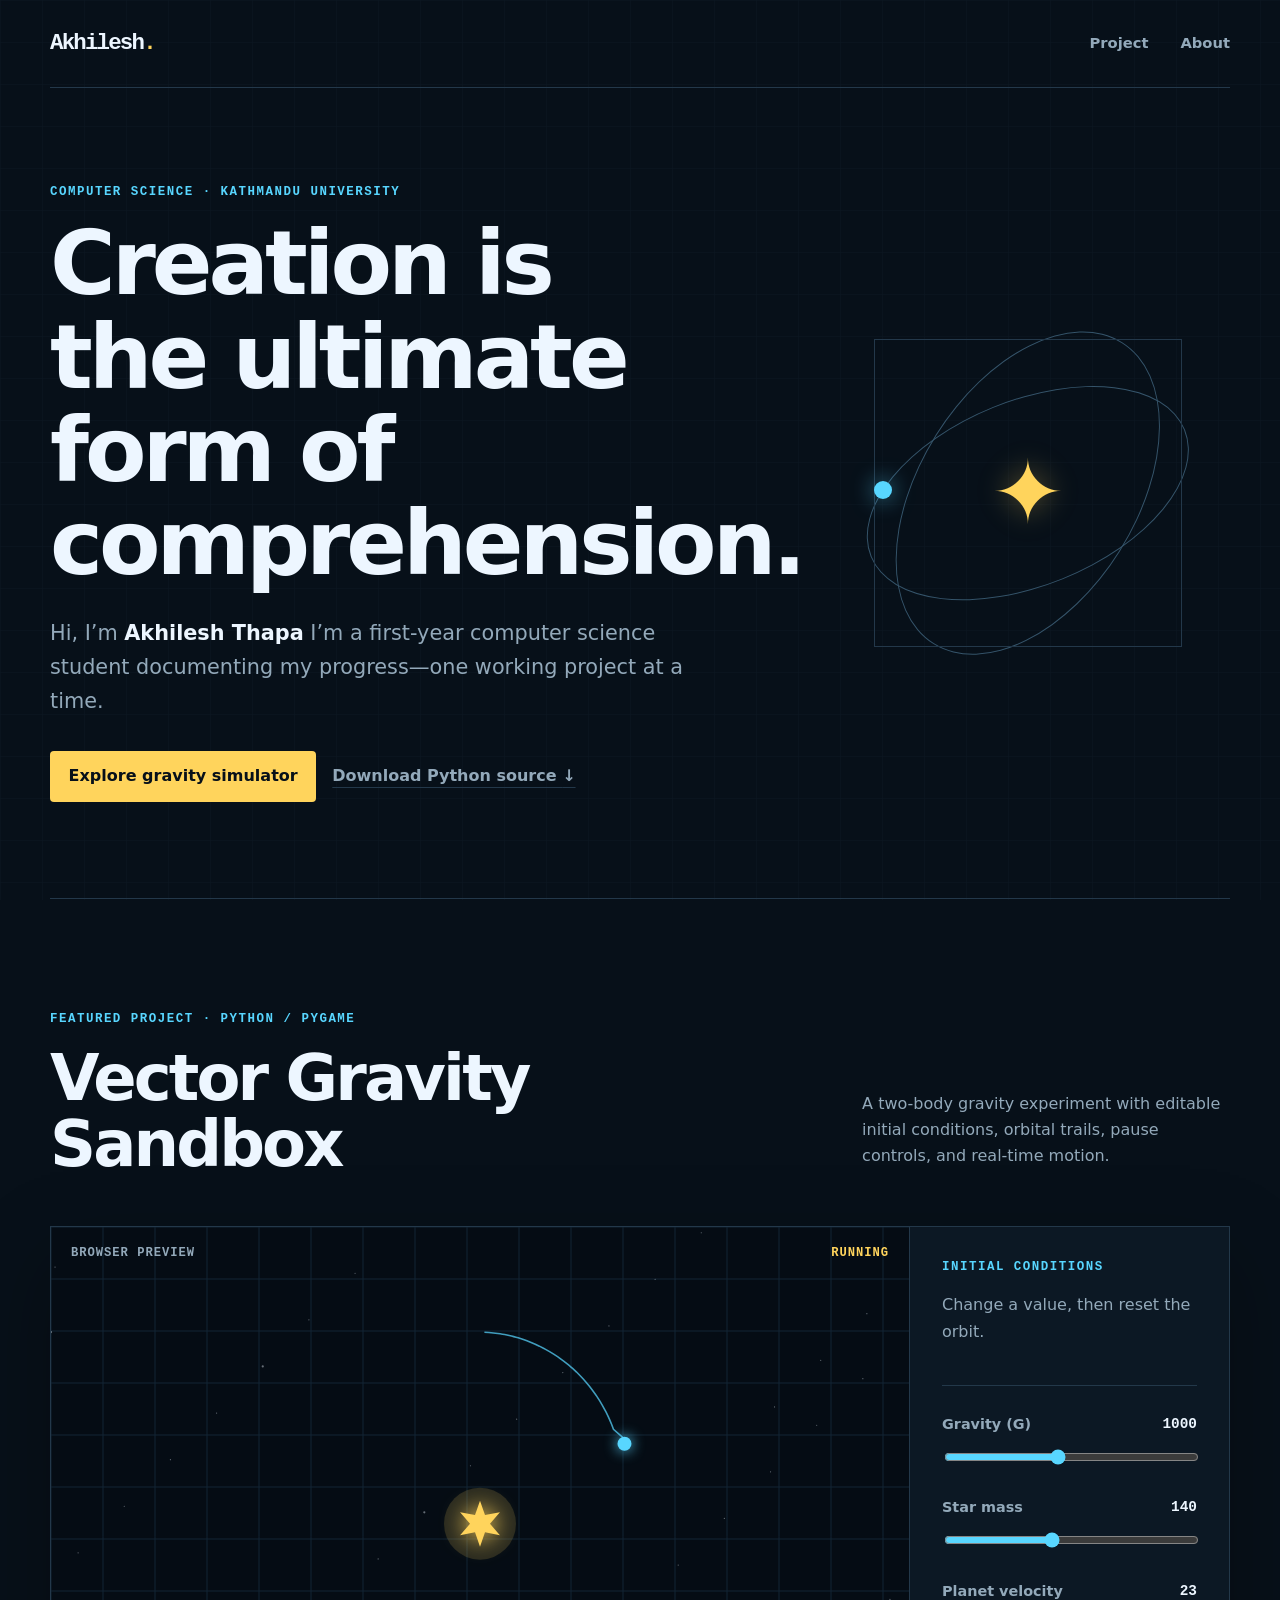
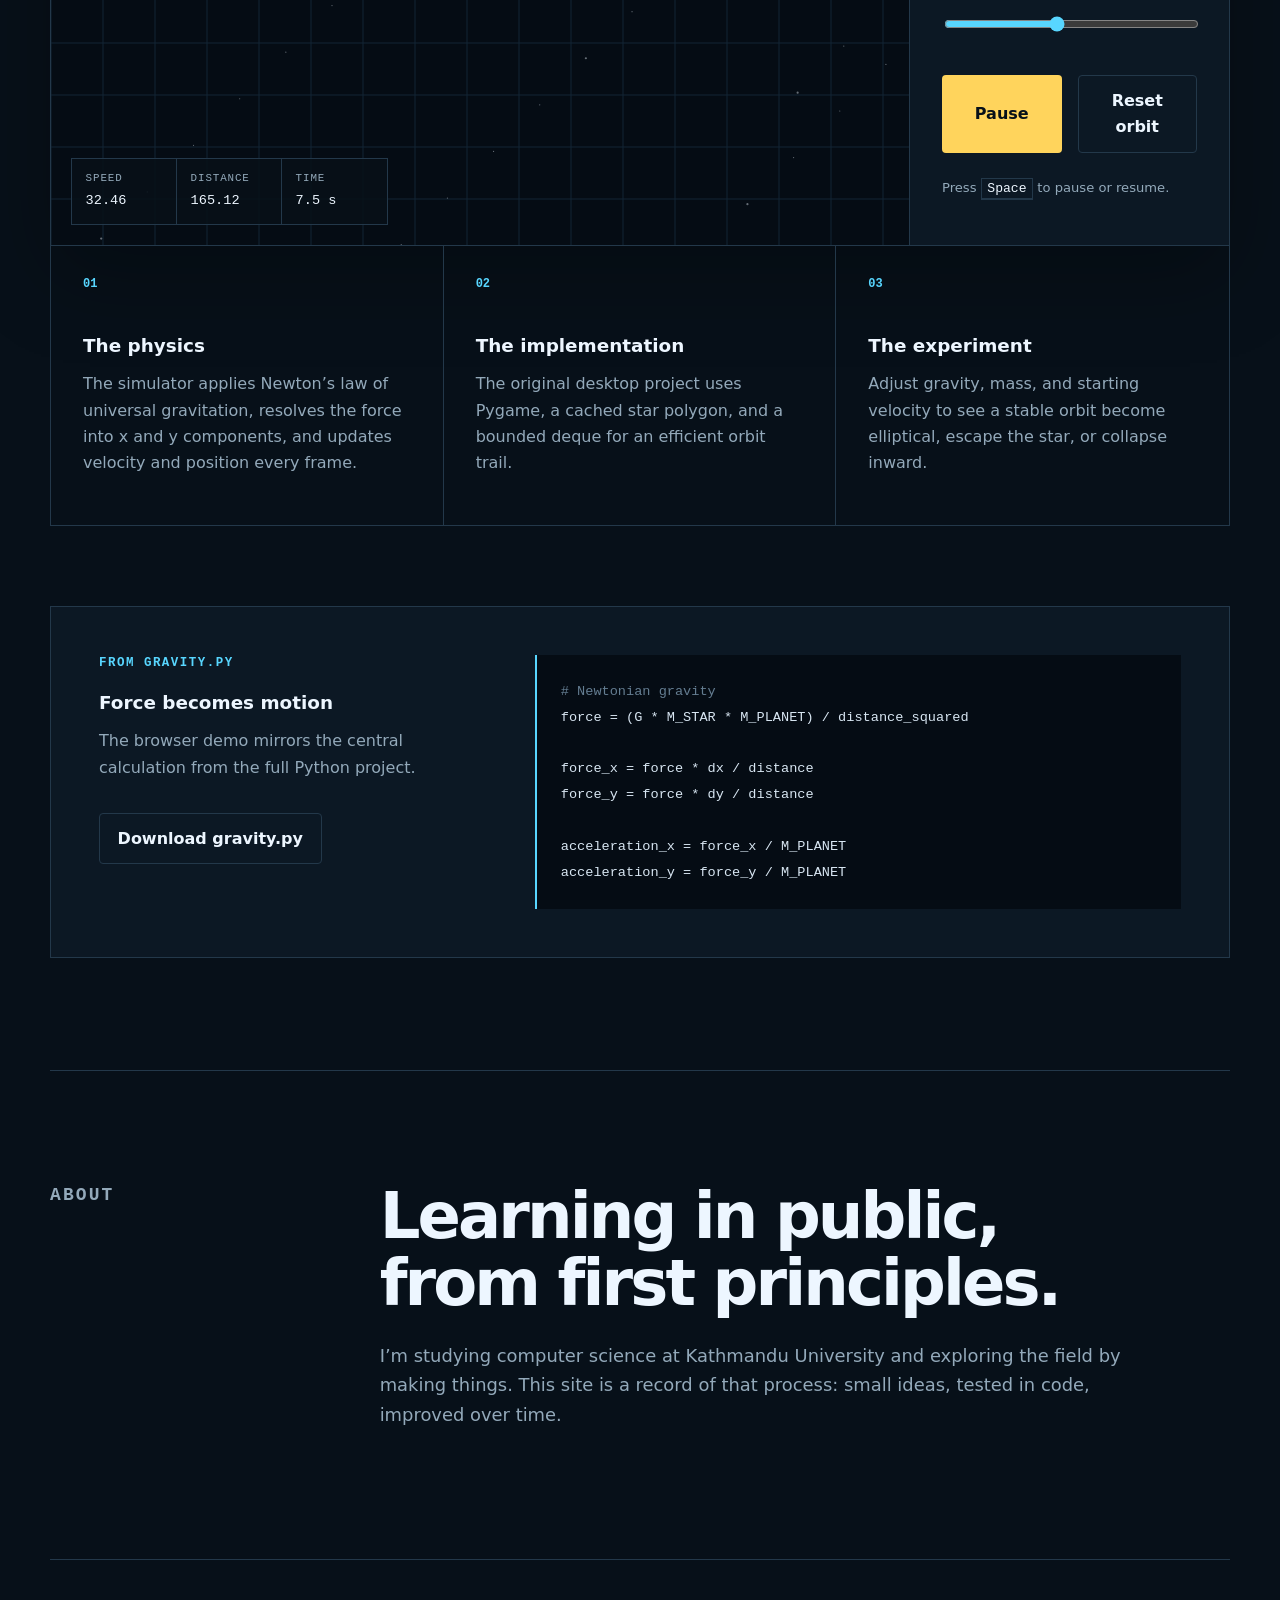
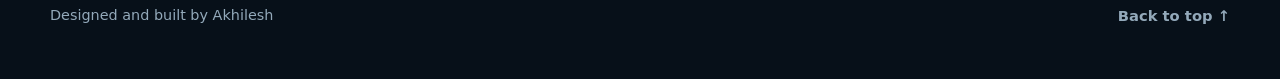
==== commit 586f94a5: "Revert "Redesign site" This reverts commit 9dc3d0ff4efafbbcc64a1bde9b8069e477d3b597." ====
--- a/index.html
+++ b/index.html
@@ -1,113 +1,140 @@
-<!doctype html>
-<html lang="en">
-<head>
-  <meta charset="utf-8">
-  <meta name="viewport" content="width=device-width, initial-scale=1">
-  <meta name="description" content="Akhilesh Thapa, first-year computer science student at Kathmandu University. A gravity simulator that runs in the browser, and photographs from Nepal.">
-  <meta name="theme-color" content="#1b2ccf">
-  <title>Akhilesh Thapa</title>
-  <link rel="preconnect" href="https://fonts.googleapis.com">
-  <link rel="preconnect" href="https://fonts.gstatic.com" crossorigin>
-  <link rel="stylesheet" href="https://fonts.googleapis.com/css2?family=Archivo:wdth,wght@62..125,500..900&family=Newsreader:ital,opsz,wght@0,6..72,400..600;1,6..72,400..600&display=swap">
-  <link rel="stylesheet" href="style.css">
-</head>
-<body>
-  <a class="skip" href="#gravity">Skip to the simulator</a>
-  <main>
-    <section class="hero">
-      <div class="sky">
-        <nav aria-label="Sections">
-          <a href="#gravity">Gravity</a>
-          <a href="#photographs">Photographs</a>
-          <a href="#about">About</a>
-        </nav>
-        <h1>Akhilesh</h1>
-        <canvas id="orbitBack" aria-hidden="true"></canvas>
-        <img class="cutout" src="assets/akhilesh.webp" width="728" height="912" alt="Akhilesh in a cream turtleneck, standing with one foot forward">
-        <canvas id="orbitFront" aria-hidden="true"></canvas>
-      </div>
-      <div class="ground">
-        <p>First-year computer science student at Kathmandu University. I build small simulations to check whether I understand how something works.</p>
-        <a class="btn btn-solid" href="#gravity">Run the simulator</a>
-      </div>
-    </section>
-
-    <section class="gravity" id="gravity" aria-labelledby="gravity-title">
-      <div class="gravity-head">
-        <h2 id="gravity-title">Gravity</h2>
-        <p>One star, one planet, and Newton's law of universal gravitation. Change how strong gravity is, how heavy the star is, or how fast the planet starts, then reset the orbit. Start slow and the planet falls toward the star. Start fast enough and it escapes.</p>
-      </div>
-
-      <div class="sim">
-        <div class="stage">
-          <canvas id="gravityCanvas" aria-label="Interactive orbit simulation"></canvas>
-          <output id="simStatus" class="status">Running</output>
-          <div class="telemetry" aria-label="Simulation readouts">
-            <div><span>Speed</span><output id="speedReadout">23.00</output></div>
-            <div><span>Distance</span><output id="distanceReadout">180.00</output></div>
-            <div><span>Time</span><output id="timeReadout">0.0 s</output></div>
-          </div>
-        </div>
-
-        <form class="controls" id="simControls">
-          <label for="gravityInput"><span>Gravity (G)</span><output id="gravityValue">1000</output></label>
-          <input id="gravityInput" type="range" min="200" max="2000" step="50" value="1000">
-
-          <label for="massInput"><span>Star mass</span><output id="massValue">140</output></label>
-          <input id="massInput" type="range" min="40" max="280" step="5" value="140">
-
-          <label for="velocityInput"><span>Planet speed</span><output id="velocityValue">23</output></label>
-          <input id="velocityInput" type="range" min="8" max="42" step="1" value="23">
-
-          <div class="actions">
-            <button class="btn btn-solid" id="pauseButton" type="button">Pause</button>
-            <button class="btn btn-line" id="resetButton" type="button">Reset orbit</button>
-          </div>
-          <p class="hint">Gravity and star mass change the orbit as you drag. Planet speed applies when you reset the orbit. Space pauses.</p>
-        </form>
-      </div>
-
-      <div class="source">
-        <div>
-          <h3>How force becomes motion</h3>
-          <p>Every frame, the simulator works out the pull between the two bodies, splits it into x and y parts, and uses that to change the planet's velocity and then its position. The original is a desktop program written with Pygame.</p>
-          <a class="btn btn-line" href="gravity.py" download>Download gravity.py</a>
-        </div>
-        <pre aria-label="Python gravity calculation"><code># Newtonian gravity
-force = (G * M_STAR * M_PLANET) / distance_squared
-
-force_x = force * dx / distance
-force_y = force * dy / distance
-
-acceleration_x = force_x / M_PLANET
-acceleration_y = force_y / M_PLANET</code></pre>
-      </div>
-    </section>
-
-    <section class="photos" id="photographs" aria-labelledby="photos-title">
-      <h2 id="photos-title">Photographs</h2>
-      <div class="grid">
-        <img class="p1" src="assets/phewa.webp" width="1800" height="1350" loading="lazy" alt="Snow peaks above a green ridge and a still lake in early light">
-        <img class="p2" src="assets/begnas.webp" width="1600" height="1200" loading="lazy" alt="Blue boats and bamboo poles on a lake that mirrors the clouds and hills">
-        <img class="p3" src="assets/ridge.webp" width="1600" height="1200" loading="lazy" alt="Cable car pylons crossing a ridge above a hill village under a clear sky">
-      </div>
-    </section>
-
-    <section class="about" id="about" aria-labelledby="about-title">
-      <h2 id="about-title">About</h2>
-      <div>
-        <p>I'm a first-year computer science student at Kathmandu University. I like to learn something by building a small version of it and seeing where it breaks. The gravity simulator started that way.</p>
-        <p>It's the only project on this site because it's the only one I've finished. The next one goes here when it's done.</p>
-      </div>
-    </section>
-  </main>
-
-  <footer>
-    <p>Akhilesh Thapa</p>
-    <a href="https://github.com/ak-5l">GitHub</a>
-  </footer>
-
-  <script src="hero.js"></script>
-  <script src="script.js"></script>
-</body>
-</html>
+<!doctype html>
+<html lang="en">
+<head>
+  <meta charset="utf-8">
+  <meta name="viewport" content="width=device-width, initial-scale=1">
+  <meta name="description" content="Akhilesh is a computer science student at Kathmandu University building projects to understand how computers and their applications function.">
+  <meta name="theme-color" content="#071019">
+  <title>Akhilesh — Computer Science Student</title>
+  <link rel="stylesheet" href="style.css">
+</head>
+<body>
+  <a class="skip-link" href="#main">Skip to content</a>
+
+  <header class="site-header">
+    <a class="wordmark" href="#top" aria-label="Akhilesh home">Akhilesh<span>.</span></a>
+    <nav aria-label="Primary navigation">
+      <a href="#project">Project</a>
+      <a href="#about">About</a>
+    </nav>
+  </header>
+
+  <main id="main">
+    <section class="hero" id="top">
+      <div class="hero-copy">
+        <p class="eyebrow">Computer Science · Kathmandu University</p>
+        <h1>Creation is the ultimate form of comprehension. </h1>
+        <p class="intro">Hi, I’m <strong>Akhilesh Thapa</strong> I’m a first-year computer science student documenting my progress—one working project at a time.</p>
+        <div class="hero-actions">
+          <a class="button button-primary" href="#project">Explore gravity simulator</a>
+          <a class="text-link" href="gravity.py" download>Download Python source <span aria-hidden="true">↓</span></a>
+        </div>
+      </div>
+
+      <div class="hero-mark" aria-hidden="true">
+        <span class="orbit orbit-one"></span>
+        <span class="orbit orbit-two"></span>
+        <span class="hero-planet"></span>
+        <span class="hero-star">✦</span>
+      </div>
+    </section>
+
+    <section class="project-section" id="project" aria-labelledby="project-title">
+      <div class="section-heading">
+        <div>
+          <p class="eyebrow">Featured project · Python / Pygame</p>
+          <h2 id="project-title">Vector Gravity Sandbox</h2>
+        </div>
+        <p>A two-body gravity experiment with editable initial conditions, orbital trails, pause controls, and real-time motion.</p>
+      </div>
+
+      <div class="simulator-shell">
+        <div class="simulation-stage">
+          <canvas id="gravityCanvas" aria-label="Interactive orbit simulation"></canvas>
+          <div class="canvas-label">
+            <span>Browser preview</span>
+            <output id="simStatus">Running</output>
+          </div>
+          <div class="telemetry" aria-label="Simulation telemetry">
+            <div><span>Speed</span><output id="speedReadout">23.00</output></div>
+            <div><span>Distance</span><output id="distanceReadout">180.00</output></div>
+            <div><span>Time</span><output id="timeReadout">0.0 s</output></div>
+          </div>
+        </div>
+
+        <form class="control-panel" id="simControls">
+          <div class="control-heading">
+            <p class="eyebrow">Initial conditions</p>
+            <p>Change a value, then reset the orbit.</p>
+          </div>
+
+          <label for="gravityInput"><span>Gravity (G)</span><output id="gravityValue">1000</output></label>
+          <input id="gravityInput" type="range" min="200" max="2000" step="50" value="1000">
+
+          <label for="massInput"><span>Star mass</span><output id="massValue">140</output></label>
+          <input id="massInput" type="range" min="40" max="280" step="5" value="140">
+
+          <label for="velocityInput"><span>Planet velocity</span><output id="velocityValue">23</output></label>
+          <input id="velocityInput" type="range" min="8" max="42" step="1" value="23">
+
+          <div class="control-actions">
+            <button class="button button-primary" id="pauseButton" type="button">Pause</button>
+            <button class="button button-secondary" id="resetButton" type="button">Reset orbit</button>
+          </div>
+          <p class="keyboard-note">Press <kbd>Space</kbd> to pause or resume.</p>
+        </form>
+      </div>
+
+      <div class="project-notes">
+        <article>
+          <span class="note-number">01</span>
+          <h3>The physics</h3>
+          <p>The simulator applies Newton’s law of universal gravitation, resolves the force into x and y components, and updates velocity and position every frame.</p>
+        </article>
+        <article>
+          <span class="note-number">02</span>
+          <h3>The implementation</h3>
+          <p>The original desktop project uses Pygame, a cached star polygon, and a bounded deque for an efficient orbit trail.</p>
+        </article>
+        <article>
+          <span class="note-number">03</span>
+          <h3>The experiment</h3>
+          <p>Adjust gravity, mass, and starting velocity to see a stable orbit become elliptical, escape the star, or collapse inward.</p>
+        </article>
+      </div>
+
+      <div class="source-card">
+        <div class="source-copy">
+          <p class="eyebrow">From gravity.py</p>
+          <h3>Force becomes motion</h3>
+          <p>The browser demo mirrors the central calculation from the full Python project.</p>
+          <a class="button button-secondary" href="gravity.py" download>Download gravity.py</a>
+        </div>
+        <pre aria-label="Python gravity calculation"><code><span class="code-muted"># Newtonian gravity</span>
+force = (G * M_STAR * M_PLANET) / distance_squared
+
+force_x = force * dx / distance
+force_y = force * dy / distance
+
+acceleration_x = force_x / M_PLANET
+acceleration_y = force_y / M_PLANET</code></pre>
+      </div>
+    </section>
+
+    <section class="about-section" id="about" aria-labelledby="about-title">
+      <p class="eyebrow">About</p>
+      <div>
+        <h2 id="about-title">Learning in public, from first principles.</h2>
+        <p>I’m studying computer science at Kathmandu University and exploring the field by making things. This site is a record of that process: small ideas, tested in code, improved over time.</p>
+      </div>
+    </section>
+  </main>
+
+  <footer>
+    <p>Designed and built by Akhilesh</p>
+    <a href="#top">Back to top <span aria-hidden="true">↑</span></a>
+  </footer>
+
+  <script src="script.js"></script>
+</body>
+</html>
--- a/style.css
+++ b/style.css
@@ -1,128 +1,595 @@
-:root {
-  --cobalt: #1b2ccf;
-  --deep: #0a1466;
-  --ochre: #c9a96e;
-  --cream: #f3ecd9;
-  --paper: #e9e1cc;
-  --display: "Archivo", "Arial Narrow", Arial, sans-serif;
-  --text: "Newsreader", Georgia, "Times New Roman", serif;
-  --pad: clamp(1.25rem, 5vw, 4.5rem);
-}
-
-* { box-sizing: border-box; }
-html { scroll-behavior: smooth; }
-body {
-  margin: 0;
-  background: var(--deep);
-  color: var(--cream);
-  font: 400 1.1875rem/1.6 var(--text);
-}
-h1, h2, h3, p { margin-top: 0; }
-a { color: inherit; }
-button, input { font: inherit; }
-:focus-visible { outline: 3px solid var(--ochre); outline-offset: 3px; }
-
-.skip { position: fixed; left: 1rem; top: -4rem; z-index: 50; background: var(--cream); color: var(--deep); padding: .6rem 1rem; }
-.skip:focus { top: 1rem; }
-
-h2 {
-  font: 800 clamp(3.4rem, 11vw, 9rem)/.82 var(--display);
-  font-stretch: 62%;
-  margin: 0;
-}
-
-.btn {
-  display: inline-flex; align-items: center; justify-content: center;
-  min-height: 2.9rem; padding: .55rem 1.2rem;
-  border: 2px solid transparent; border-radius: 2px;
-  font: 700 1rem/1 var(--display); font-stretch: 100%;
-  text-decoration: none; cursor: pointer;
-}
-.btn-solid { background: var(--deep); color: var(--cream); }
-.btn-solid:hover { background: var(--cobalt); }
-.btn-line { border-color: currentColor; background: none; color: inherit; }
-.btn-line:hover { background: var(--cream); color: var(--deep); }
-
-/* Hero */
-.hero { min-height: 100svh; display: flex; flex-direction: column; }
-.sky { position: relative; flex: 1; min-height: 30rem; overflow: hidden; background: var(--cobalt); }
-.sky canvas { position: absolute; inset: 0; width: 100%; height: 100%; }
-.sky nav { position: absolute; top: 1.4rem; right: var(--pad); z-index: 5; display: flex; gap: 1.75rem; }
-.sky nav a { font: 600 1rem var(--display); font-stretch: 100%; text-decoration: none; }
-.sky nav a:hover { text-decoration: underline; text-underline-offset: .3em; }
-.sky h1 {
-  position: absolute; z-index: 1; top: 7%; left: 0; right: 0; margin: 0;
-  text-align: center; white-space: nowrap;
-  font: 800 clamp(5.5rem, 27vw, 27rem)/.78 var(--display); font-stretch: 62%;
-}
-#orbitBack { z-index: 2; }
-#orbitFront { z-index: 4; pointer-events: none; }
-.cutout { position: absolute; z-index: 3; bottom: 0; left: 50%; transform: translateX(-50%); height: 86%; width: auto; max-width: none; }
-
-.ground {
-  background: var(--ochre); color: var(--deep);
-  padding: 1.6rem var(--pad);
-  display: flex; align-items: center; justify-content: space-between; gap: 2rem;
-}
-.ground p { margin: 0; max-width: 36rem; font-size: 1.3rem; line-height: 1.4; }
-.ground .btn { flex: none; }
-
-/* Gravity */
-.gravity { padding: clamp(4rem, 9vw, 8rem) var(--pad); background: var(--deep); }
-.gravity-head { display: grid; grid-template-columns: 1fr minmax(0, 28rem); gap: 3rem; align-items: end; margin-bottom: 3rem; }
-.gravity-head p { margin: 0; color: #d6d0bd; }
-
-.sim { display: grid; grid-template-columns: minmax(0, 1fr) 19rem; min-height: 33rem; background: #070e4a; }
-.stage { position: relative; min-height: 33rem; overflow: hidden; }
-#gravityCanvas { position: absolute; inset: 0; width: 100%; height: 100%; display: block; }
-.status { position: absolute; top: 1rem; left: 1.2rem; font: 600 .95rem var(--display); font-stretch: 100%; color: var(--ochre); }
-.telemetry { position: absolute; left: 1.2rem; bottom: 1.2rem; display: flex; gap: 1.75rem; font-family: var(--display); font-stretch: 100%; }
-.telemetry span { display: block; font-size: .85rem; color: #aeb4e6; }
-.telemetry output { font-size: 1.2rem; font-weight: 600; font-variant-numeric: tabular-nums; }
-
-.controls { padding: 1.75rem; background: var(--cream); color: var(--deep); }
-.controls label { display: flex; justify-content: space-between; margin: 0 0 .3rem; font: 700 1rem var(--display); font-stretch: 100%; }
-.controls input[type="range"] { width: 100%; margin: 0 0 1.5rem; accent-color: var(--cobalt); cursor: pointer; }
-.actions { display: flex; gap: .75rem; margin-top: .5rem; }
-.actions .btn { flex: 1; padding-inline: .5rem; }
-.controls .btn-line:hover { background: var(--deep); color: var(--cream); }
-.hint { margin: 1.4rem 0 0; font-size: .95rem; line-height: 1.45; }
-
-.source { display: grid; grid-template-columns: 1fr 1.1fr; gap: 3rem; margin-top: clamp(3.5rem, 7vw, 6rem); align-items: start; }
-.source h3 { font: 700 2rem/1 var(--display); font-stretch: 75%; margin-bottom: 1rem; }
-.source p { color: #d6d0bd; max-width: 34rem; }
-pre { margin: 0; padding: 1.5rem; overflow-x: auto; background: #070e4a; font: .9rem/1.8 ui-monospace, Consolas, monospace; color: var(--cream); }
-
-/* Photographs */
-.photos { padding: clamp(4rem, 9vw, 8rem) var(--pad); background: var(--paper); color: var(--deep); }
-.grid { display: grid; grid-template-columns: repeat(12, 1fr); gap: clamp(.75rem, 2vw, 1.5rem); margin-top: 2.5rem; }
-.grid img { display: block; width: 100%; height: 100%; object-fit: cover; }
-.p1 { grid-column: 1 / 9; aspect-ratio: 4 / 3; }
-.p2 { grid-column: 9 / 13; align-self: end; aspect-ratio: 3 / 4; }
-.p3 { grid-column: 4 / 13; aspect-ratio: 16 / 8; }
-
-/* About */
-.about { display: grid; grid-template-columns: 1fr minmax(0, 36rem); gap: 3rem; padding: clamp(4rem, 9vw, 8rem) var(--pad); background: var(--cobalt); }
-.about p { font-size: 1.4rem; line-height: 1.5; }
-.about p:last-child { margin-bottom: 0; }
-
-footer { display: flex; justify-content: space-between; gap: 1rem; padding: 1.75rem var(--pad); background: var(--cobalt); border-top: 1px solid #4a58e6; }
-footer p { margin: 0; }
-
-@media (max-width: 860px) {
-  .gravity-head, .source, .about { grid-template-columns: 1fr; gap: 1.75rem; }
-  .sim { grid-template-columns: 1fr; }
-  .stage { min-height: 26rem; }
-  .ground { flex-direction: column; align-items: flex-start; gap: 1.25rem; }
-  .ground p { font-size: 1.15rem; }
-  .cutout { height: 80%; }
-  .sky nav { gap: 1.1rem; }
-  .p1 { grid-column: 1 / 13; }
-  .p2 { grid-column: 1 / 7; }
-  .p3 { grid-column: 7 / 13; aspect-ratio: 3 / 4; align-self: end; }
-}
-
-@media (prefers-reduced-motion: reduce) {
-  html { scroll-behavior: auto; }
-  * { transition: none !important; }
-}
+:root {
+  --ink: #edf6ff;
+  --muted: #93a9ba;
+  --background: #071019;
+  --surface: #0c1824;
+  --surface-strong: #102232;
+  --line: #23384a;
+  --cyan: #58d6ff;
+  --gold: #ffd45c;
+  --max-width: 1180px;
+  --font-sans: Inter, ui-sans-serif, system-ui, -apple-system, BlinkMacSystemFont, "Segoe UI", sans-serif;
+  --font-mono: "SFMono-Regular", Consolas, "Liberation Mono", monospace;
+}
+
+* {
+  box-sizing: border-box;
+}
+
+html {
+  scroll-behavior: smooth;
+}
+
+body {
+  margin: 0;
+  background: var(--background);
+  color: var(--ink);
+  font-family: var(--font-sans);
+  font-size: 1rem;
+  line-height: 1.65;
+}
+
+body::before {
+  content: "";
+  position: fixed;
+  inset: 0;
+  z-index: -1;
+  opacity: 0.22;
+  background-image: url("data:image/svg+xml,%3Csvg xmlns='http://www.w3.org/2000/svg' width='42' height='42' viewBox='0 0 42 42'%3E%3Cpath d='M42 0H0V42' fill='none' stroke='%2323384a' stroke-width='1'/%3E%3C/svg%3E");
+  pointer-events: none;
+}
+
+a { color: inherit; }
+button, input { font: inherit; }
+
+.skip-link {
+  position: fixed;
+  left: 1rem;
+  top: -5rem;
+  z-index: 100;
+  background: var(--gold);
+  color: #071019;
+  padding: 0.7rem 1rem;
+  font-weight: 800;
+}
+
+.skip-link:focus { top: 1rem; }
+
+.site-header,
+main,
+footer {
+  width: min(calc(100% - 2.5rem), var(--max-width));
+  margin-inline: auto;
+}
+
+.site-header {
+  min-height: 5.5rem;
+  display: flex;
+  align-items: center;
+  justify-content: space-between;
+  border-bottom: 1px solid var(--line);
+}
+
+.wordmark {
+  text-decoration: none;
+  font: 800 1.4rem/1 var(--font-mono);
+  letter-spacing: -0.08em;
+}
+
+.wordmark span { color: var(--gold); }
+
+nav {
+  display: flex;
+  gap: 2rem;
+}
+
+nav a,
+footer a {
+  color: var(--muted);
+  text-decoration: none;
+  font-size: 0.92rem;
+  font-weight: 700;
+}
+
+nav a:hover,
+nav a:focus-visible,
+footer a:hover,
+footer a:focus-visible,
+.text-link:hover,
+.text-link:focus-visible {
+  color: var(--cyan);
+}
+
+.hero {
+  min-height: 650px;
+  display: grid;
+  grid-template-columns: minmax(0, 1.25fr) minmax(280px, 0.75fr);
+  gap: clamp(3rem, 8vw, 8rem);
+  align-items: center;
+  padding: 6rem 0;
+}
+
+.eyebrow {
+  margin: 0 0 1rem;
+  color: var(--cyan);
+  font: 700 0.78rem/1.4 var(--font-mono);
+  letter-spacing: 0.12em;
+  text-transform: uppercase;
+}
+
+h1, h2, h3, p { margin-top: 0; }
+
+h1, h2 {
+  letter-spacing: -0.045em;
+  line-height: 1.04;
+}
+
+h1 {
+  max-width: 760px;
+  margin-bottom: 1.6rem;
+  font-size: clamp(3.3rem, 7vw, 6.6rem);
+  font-weight: 750;
+}
+
+h2 { font-size: clamp(2.4rem, 5vw, 4.4rem); }
+
+h3 {
+  margin-bottom: 0.6rem;
+  font-size: 1.15rem;
+}
+
+.intro {
+  max-width: 640px;
+  color: var(--muted);
+  font-size: clamp(1.08rem, 2vw, 1.3rem);
+}
+
+.intro strong { color: var(--ink); }
+
+.hero-actions,
+.control-actions {
+  display: flex;
+  align-items: center;
+  gap: 1rem;
+  flex-wrap: wrap;
+  margin-top: 2rem;
+}
+
+.button {
+  min-height: 3rem;
+  display: inline-flex;
+  align-items: center;
+  justify-content: center;
+  border: 1px solid transparent;
+  border-radius: 0.25rem;
+  padding: 0.72rem 1.1rem;
+  cursor: pointer;
+  font-weight: 800;
+  text-decoration: none;
+  transition: transform 160ms ease, background-color 160ms ease, border-color 160ms ease;
+}
+
+.button:hover { transform: translateY(-2px); }
+.button:active { transform: translateY(0); }
+
+.button-primary {
+  background: var(--gold);
+  color: #071019;
+}
+
+.button-primary:hover { background: #ffe18a; }
+
+.button-secondary {
+  border-color: var(--line);
+  background: transparent;
+  color: var(--ink);
+}
+
+.button-secondary:hover {
+  border-color: var(--cyan);
+  background: var(--surface-strong);
+}
+
+.text-link {
+  color: var(--muted);
+  font-weight: 750;
+  text-decoration: underline;
+  text-decoration-color: var(--line);
+  text-underline-offset: 0.35rem;
+}
+
+.hero-mark {
+  position: relative;
+  aspect-ratio: 1;
+  max-width: 410px;
+  width: 100%;
+  justify-self: end;
+}
+
+.hero-mark::after {
+  content: "";
+  position: absolute;
+  inset: 12%;
+  border: 1px solid var(--line);
+}
+
+.orbit {
+  position: absolute;
+  left: 50%;
+  top: 50%;
+  border: 1px solid #35546a;
+  border-radius: 50%;
+  transform: translate(-50%, -50%) rotate(-22deg);
+}
+
+.orbit-one {
+  width: 84%;
+  height: 46%;
+}
+
+.orbit-two {
+  width: 54%;
+  height: 88%;
+  transform: translate(-50%, -50%) rotate(32deg);
+}
+
+.hero-star {
+  position: absolute;
+  left: 50%;
+  top: 50%;
+  z-index: 2;
+  color: var(--gold);
+  font-size: 5.5rem;
+  line-height: 1;
+  transform: translate(-50%, -50%);
+  text-shadow: 0 0 30px rgba(255, 212, 92, 0.35);
+}
+
+.hero-planet {
+  position: absolute;
+  z-index: 3;
+  width: 18px;
+  height: 18px;
+  left: 12%;
+  top: 47%;
+  border-radius: 50%;
+  background: var(--cyan);
+  box-shadow: 0 0 22px rgba(88, 214, 255, 0.65);
+}
+
+.project-section {
+  padding: 7rem 0;
+  border-top: 1px solid var(--line);
+}
+
+.section-heading {
+  display: grid;
+  grid-template-columns: 1.35fr 0.65fr;
+  align-items: end;
+  gap: 3rem;
+  margin-bottom: 3rem;
+}
+
+.section-heading h2 { margin-bottom: 0; }
+
+.section-heading > p {
+  margin-bottom: 0.5rem;
+  color: var(--muted);
+}
+
+.simulator-shell {
+  display: grid;
+  grid-template-columns: minmax(0, 1fr) 320px;
+  min-height: 570px;
+  overflow: hidden;
+  border: 1px solid var(--line);
+  background: #050c14;
+  box-shadow: 0 30px 80px rgba(0, 0, 0, 0.28);
+}
+
+.simulation-stage {
+  position: relative;
+  min-height: 570px;
+  overflow: hidden;
+}
+
+#gravityCanvas {
+  position: absolute;
+  inset: 0;
+  width: 100%;
+  height: 100%;
+  display: block;
+}
+
+.canvas-label {
+  position: absolute;
+  top: 1.25rem;
+  left: 1.25rem;
+  right: 1.25rem;
+  display: flex;
+  align-items: center;
+  justify-content: space-between;
+  pointer-events: none;
+  color: var(--muted);
+  font: 700 0.76rem/1 var(--font-mono);
+  letter-spacing: 0.08em;
+  text-transform: uppercase;
+}
+
+#simStatus { color: var(--gold); }
+
+.telemetry {
+  position: absolute;
+  left: 1.25rem;
+  bottom: 1.25rem;
+  display: flex;
+  border: 1px solid var(--line);
+  background: rgba(7, 16, 25, 0.88);
+}
+
+.telemetry div {
+  min-width: 105px;
+  padding: 0.7rem 0.85rem;
+  border-right: 1px solid var(--line);
+}
+
+.telemetry div:last-child { border-right: 0; }
+
+.telemetry span,
+.telemetry output {
+  display: block;
+  font-family: var(--font-mono);
+}
+
+.telemetry span {
+  color: var(--muted);
+  font-size: 0.68rem;
+  letter-spacing: 0.08em;
+  text-transform: uppercase;
+}
+
+.telemetry output {
+  margin-top: 0.15rem;
+  color: var(--ink);
+  font-size: 0.85rem;
+}
+
+.control-panel {
+  position: relative;
+  z-index: 2;
+  padding: 2rem;
+  border-left: 1px solid var(--line);
+  background: var(--surface);
+}
+
+.control-heading {
+  padding-bottom: 1.5rem;
+  margin-bottom: 1.7rem;
+  border-bottom: 1px solid var(--line);
+}
+
+.control-heading p:last-child { color: var(--muted); }
+
+.control-panel label {
+  display: flex;
+  justify-content: space-between;
+  margin: 1.25rem 0 0.45rem;
+  color: var(--muted);
+  font-size: 0.9rem;
+  font-weight: 700;
+}
+
+.control-panel label output {
+  color: var(--ink);
+  font-family: var(--font-mono);
+}
+
+input[type="range"] {
+  width: 100%;
+  height: 22px;
+  accent-color: var(--cyan);
+  cursor: pointer;
+}
+
+.control-actions {
+  align-items: stretch;
+  margin-top: 2rem;
+}
+
+.control-actions .button { flex: 1; }
+
+.keyboard-note {
+  margin-top: 1.5rem;
+  color: var(--muted);
+  font-size: 0.82rem;
+}
+
+kbd {
+  border: 1px solid var(--line);
+  border-bottom-width: 2px;
+  padding: 0.12rem 0.35rem;
+  color: var(--ink);
+  font-family: var(--font-mono);
+}
+
+.project-notes {
+  display: grid;
+  grid-template-columns: repeat(3, 1fr);
+  border-inline: 1px solid var(--line);
+  border-bottom: 1px solid var(--line);
+}
+
+.project-notes article {
+  padding: 2rem;
+  border-right: 1px solid var(--line);
+}
+
+.project-notes article:last-child { border-right: 0; }
+
+.project-notes p,
+.source-copy > p:not(.eyebrow),
+.about-section p {
+  color: var(--muted);
+}
+
+.note-number {
+  display: block;
+  margin-bottom: 2.6rem;
+  color: var(--cyan);
+  font: 700 0.75rem/1 var(--font-mono);
+}
+
+.source-card {
+  display: grid;
+  grid-template-columns: 0.75fr 1.25fr;
+  gap: 3rem;
+  margin-top: 5rem;
+  padding: clamp(1.5rem, 4vw, 3rem);
+  border: 1px solid var(--line);
+  background: var(--surface);
+}
+
+.source-copy .button { margin-top: 1rem; }
+
+pre {
+  margin: 0;
+  overflow-x: auto;
+  border-left: 2px solid var(--cyan);
+  padding: 1.5rem;
+  background: #050c14;
+  color: #d8e6f2;
+  font: 0.85rem/1.9 var(--font-mono);
+}
+
+.code-muted { color: #647d91; }
+
+.about-section {
+  display: grid;
+  grid-template-columns: 0.35fr 1fr;
+  gap: 2rem;
+  padding: 7rem 0;
+  border-top: 1px solid var(--line);
+}
+
+.about-section > div { max-width: 760px; }
+.about-section h2 { margin-bottom: 1.5rem; }
+.about-section p { font-size: 1.12rem; }
+
+footer {
+  min-height: 7rem;
+  display: flex;
+  align-items: center;
+  justify-content: space-between;
+  border-top: 1px solid var(--line);
+  color: var(--muted);
+}
+
+footer p {
+  margin: 0;
+  font-size: 0.9rem;
+}
+
+:focus-visible {
+  outline: 3px solid var(--cyan);
+  outline-offset: 4px;
+}
+
+@media (max-width: 900px) {
+  .hero {
+    min-height: auto;
+    grid-template-columns: 1fr;
+    padding: 5rem 0;
+  }
+
+  .hero-mark {
+    max-width: 300px;
+    justify-self: start;
+  }
+
+  .section-heading,
+  .source-card,
+  .about-section {
+    grid-template-columns: 1fr;
+    gap: 1.5rem;
+  }
+
+  .simulator-shell { grid-template-columns: 1fr; }
+
+  .control-panel {
+    border-top: 1px solid var(--line);
+    border-left: 0;
+  }
+
+  .project-notes { grid-template-columns: 1fr; }
+
+  .project-notes article {
+    border-right: 0;
+    border-bottom: 1px solid var(--line);
+  }
+
+  .project-notes article:last-child { border-bottom: 0; }
+}
+
+@media (max-width: 600px) {
+  .site-header,
+  main,
+  footer {
+    width: min(calc(100% - 1.5rem), var(--max-width));
+  }
+
+  .site-header { min-height: 4.5rem; }
+  nav { gap: 1.1rem; }
+
+  h1 { font-size: clamp(3rem, 15vw, 4.6rem); }
+
+  .hero { padding: 4rem 0; }
+
+  .hero-mark { width: 78%; }
+
+  .project-section,
+  .about-section {
+    padding: 4.5rem 0;
+  }
+
+  .simulation-stage,
+  .simulator-shell {
+    min-height: 440px;
+  }
+
+  .telemetry {
+    right: 0.75rem;
+    left: 0.75rem;
+  }
+
+  .telemetry div {
+    min-width: 0;
+    flex: 1;
+    padding: 0.6rem;
+  }
+
+  .control-panel,
+  .project-notes article {
+    padding: 1.5rem;
+  }
+
+  .source-card { gap: 2rem; }
+
+  footer {
+    flex-direction: column;
+    align-items: flex-start;
+    justify-content: center;
+    gap: 0.4rem;
+  }
+}
+
+@media (prefers-reduced-motion: reduce) {
+  html { scroll-behavior: auto; }
+
+  *,
+  *::before,
+  *::after {
+    animation-duration: 0.01ms !important;
+    animation-iteration-count: 1 !important;
+    transition-duration: 0.01ms !important;
+  }
+}
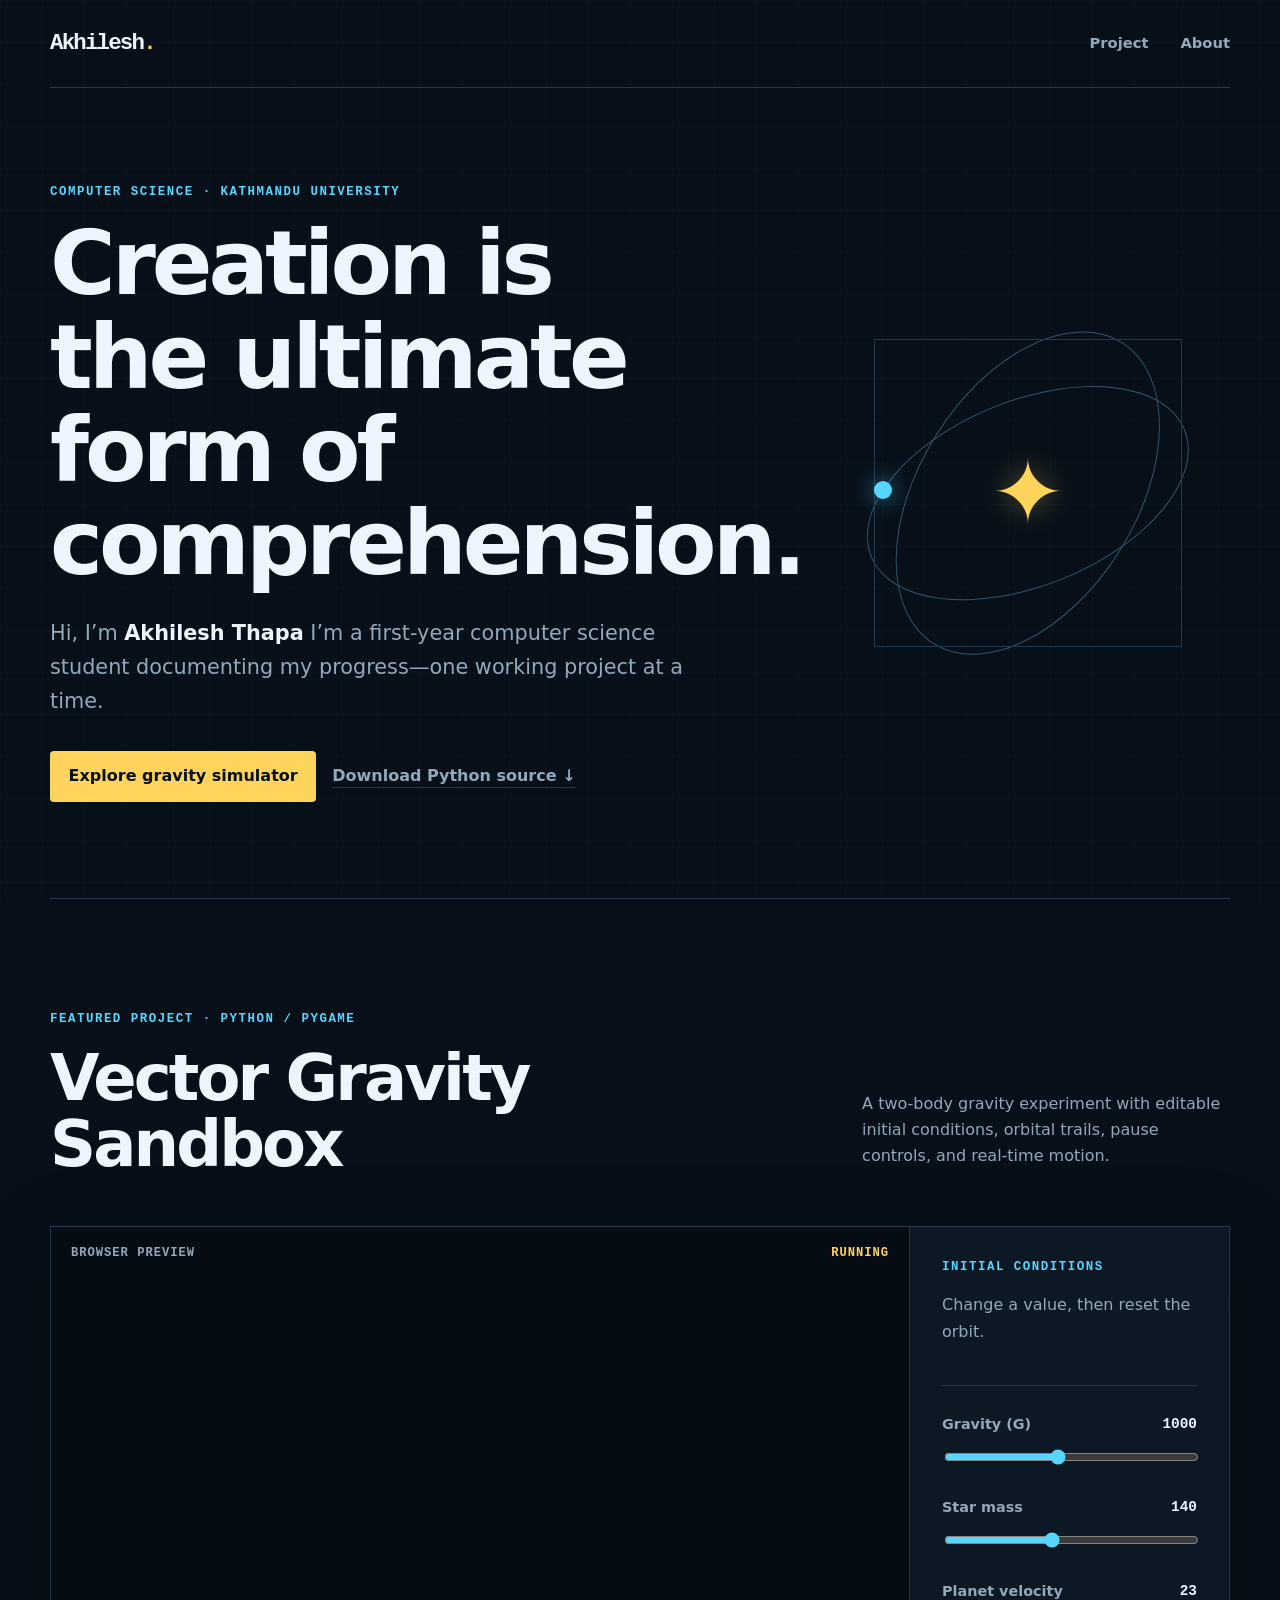
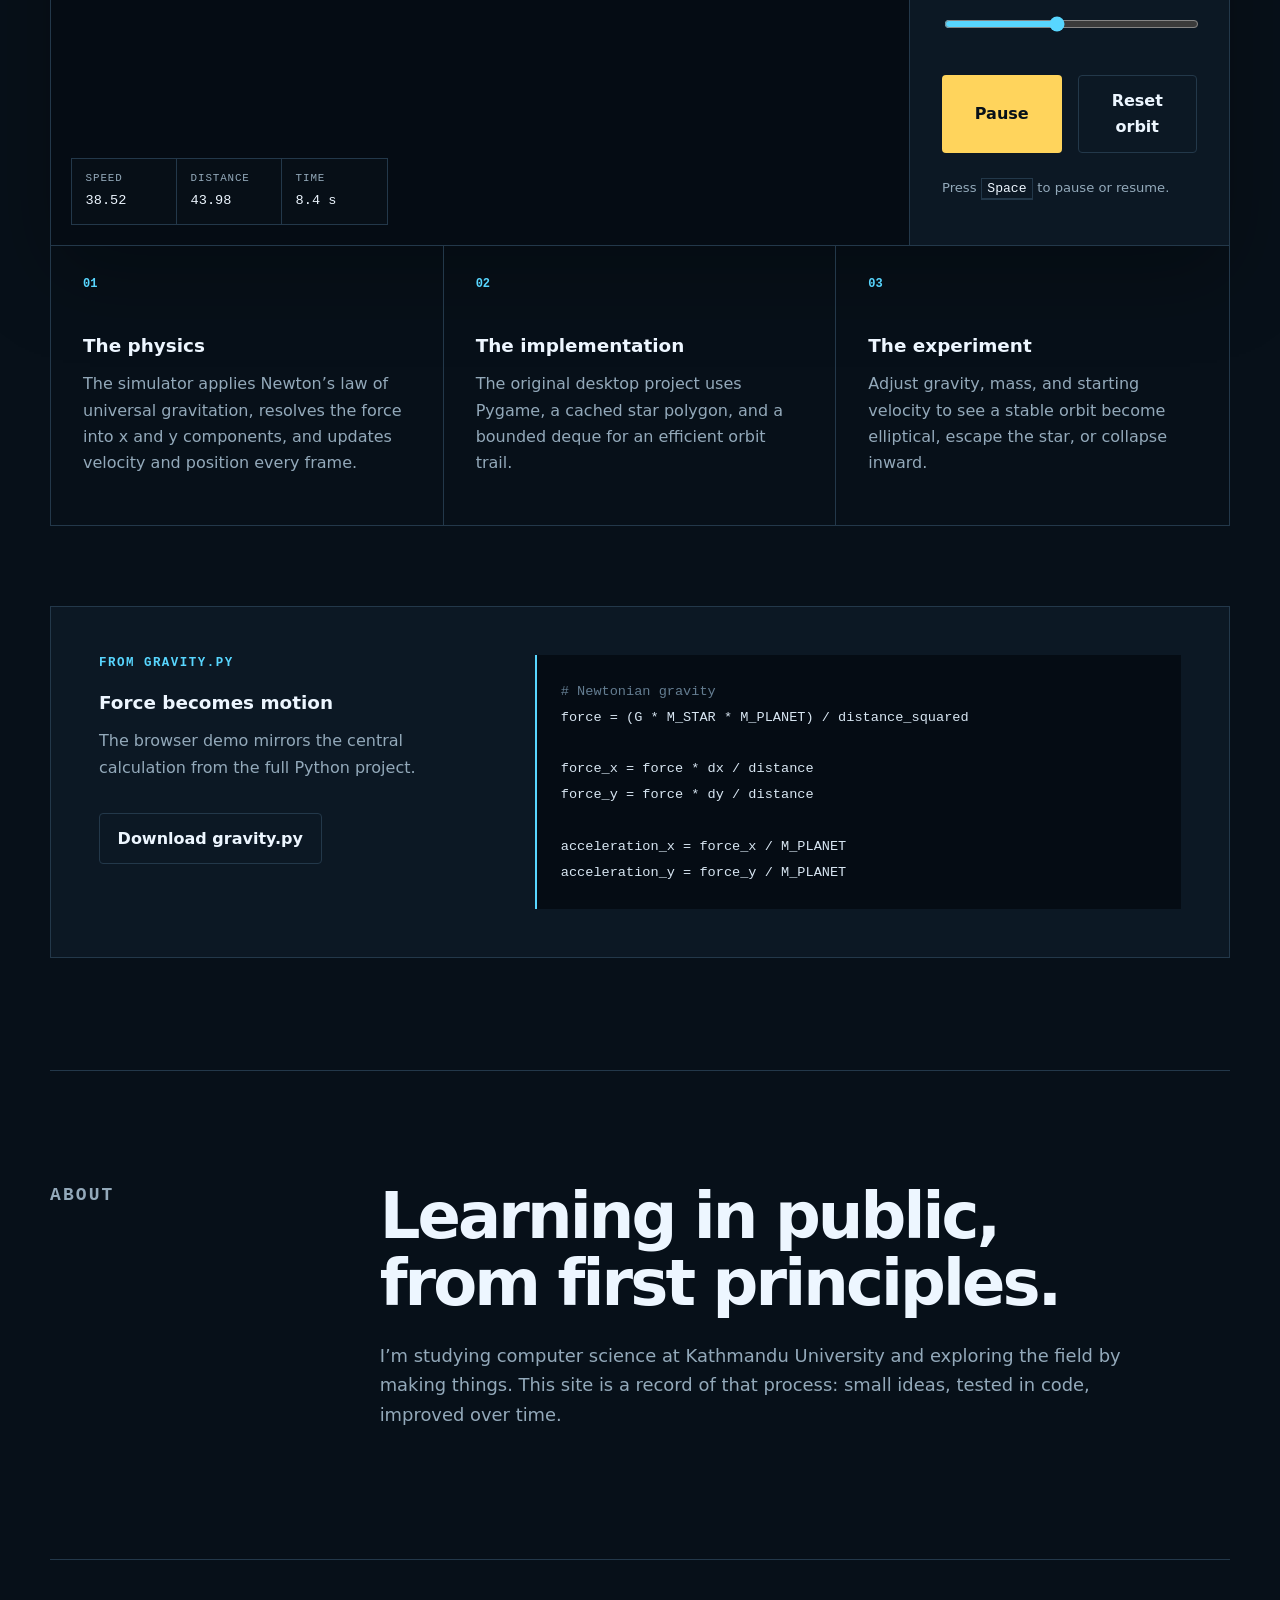
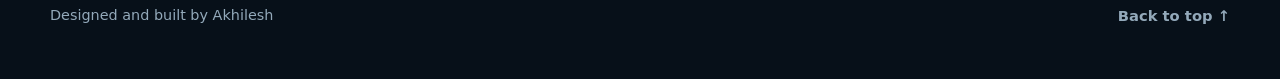
==== commit 30200b26: "update index & google search console" ====
--- a/index.html
+++ b/index.html
@@ -3,9 +3,9 @@
 <head>
   <meta charset="utf-8">
   <meta name="viewport" content="width=device-width, initial-scale=1">
-  <meta name="description" content="Akhilesh is a computer science student at Kathmandu University building projects to understand how computers and their applications function.">
+  <meta name="description" content="Akhilesh is a computer science student exploring the field.">
   <meta name="theme-color" content="#071019">
-  <title>Akhilesh — Computer Science Student</title>
+  <title>Akhilesh — Tinkerer</title>
   <link rel="stylesheet" href="style.css">
 </head>
 <body>
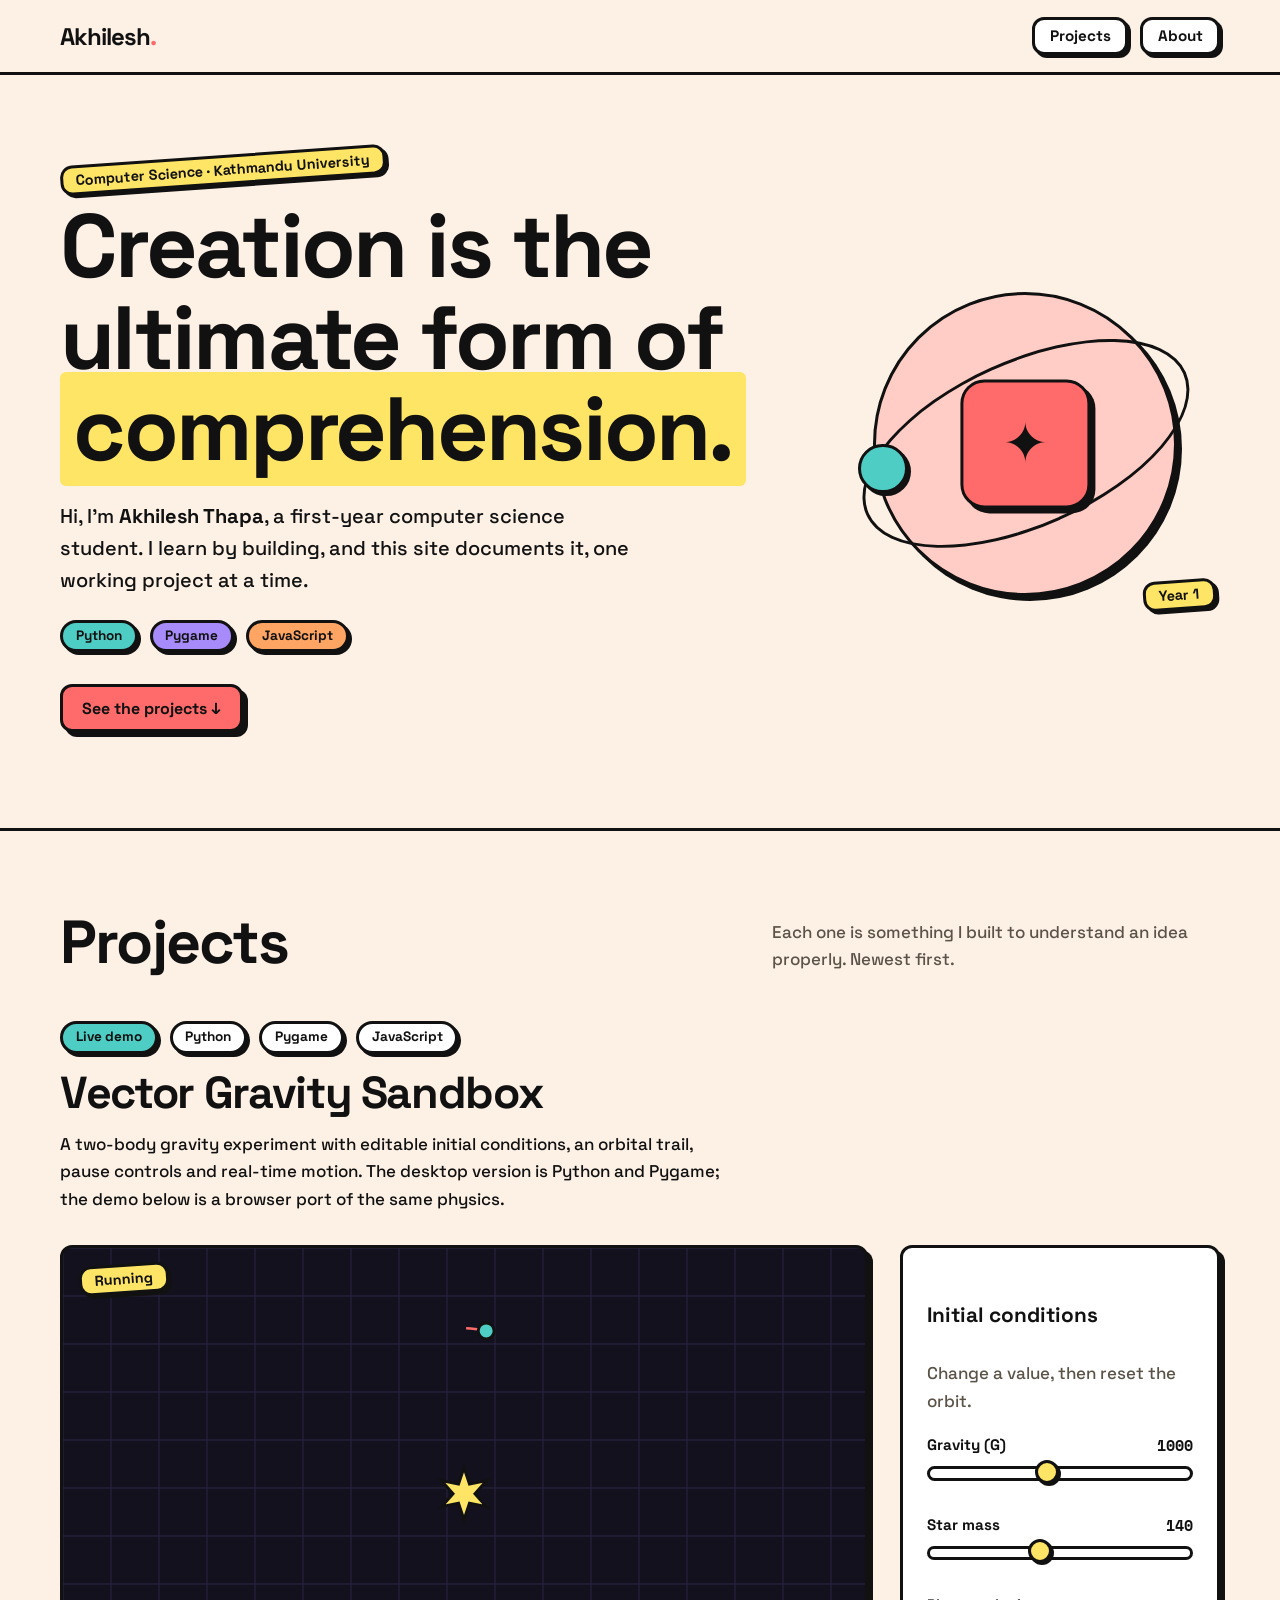
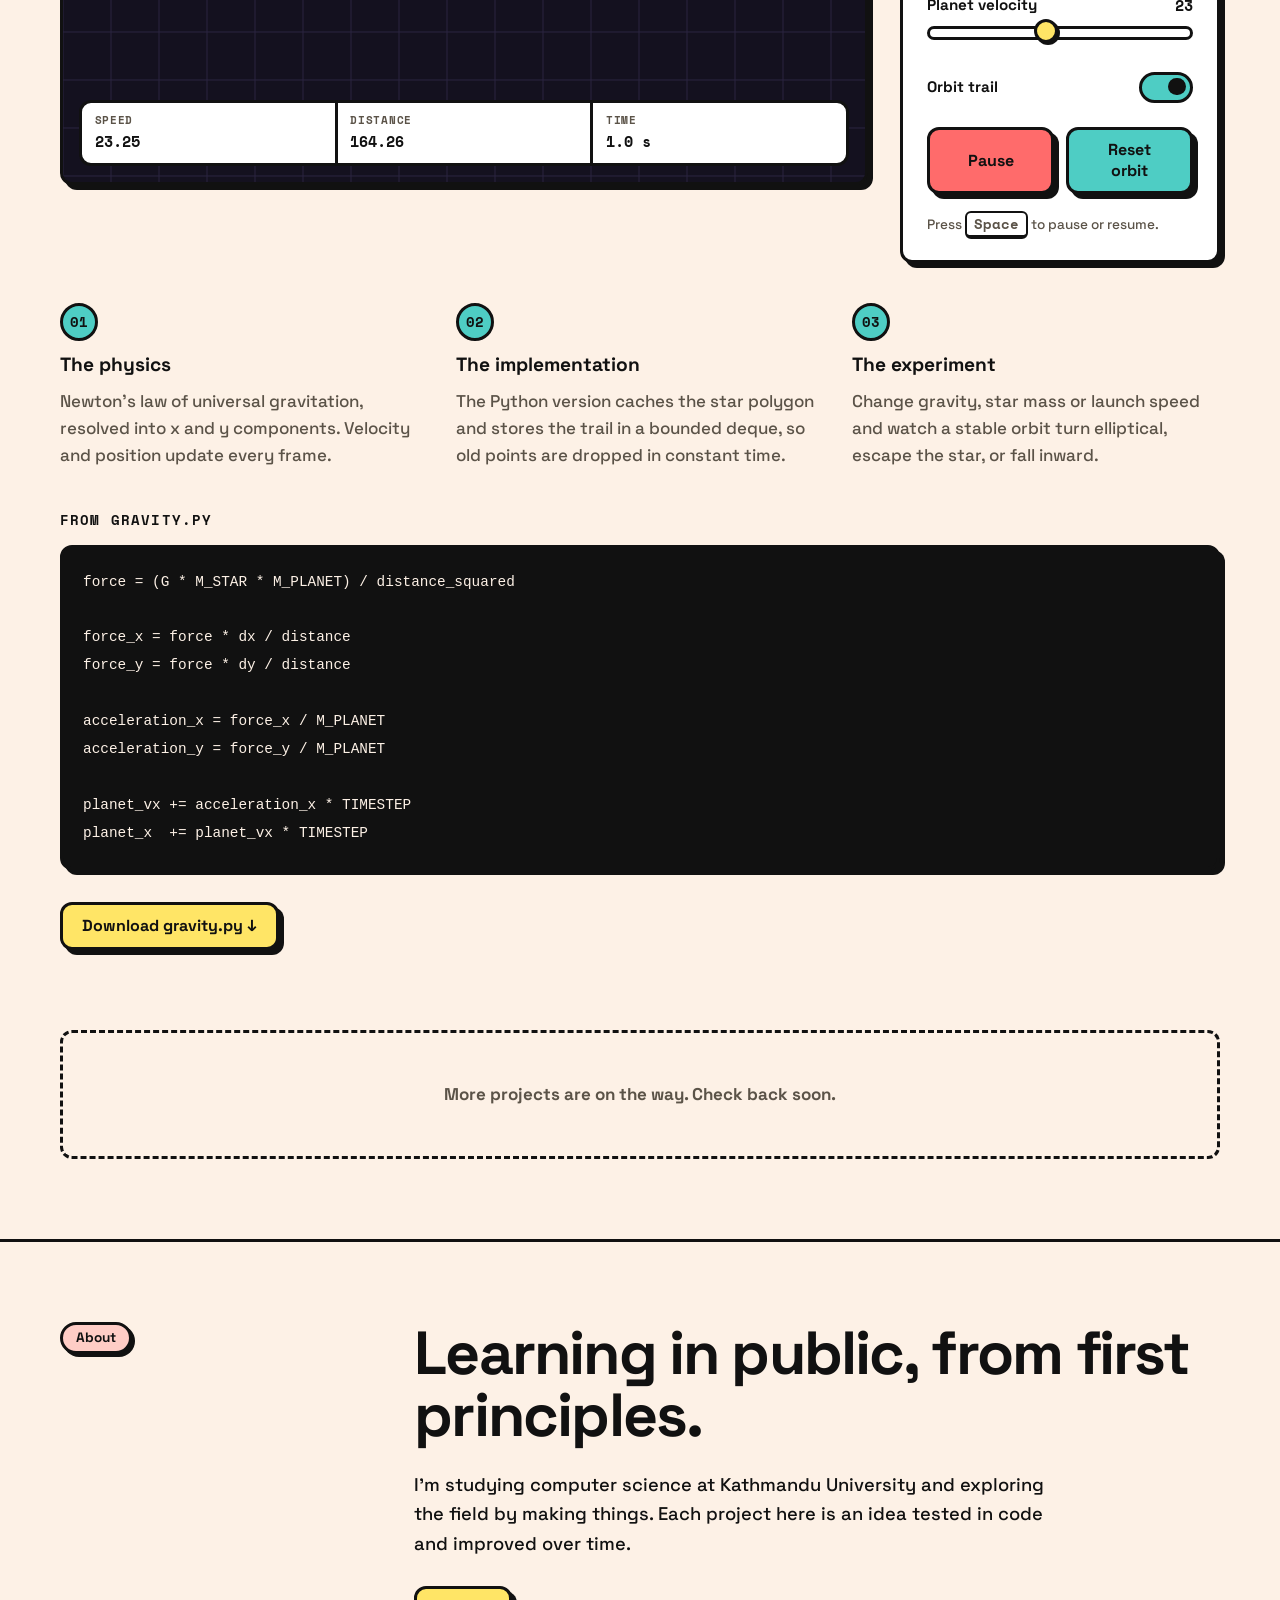
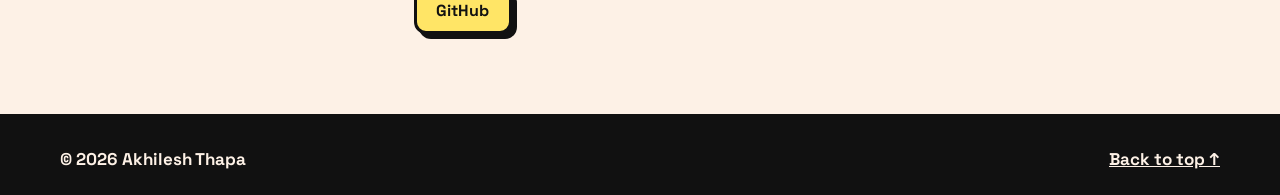
==== commit 631b306f: "Redesign site in neo-brutalist style; move content into data file" ====
--- a/index.html
+++ b/index.html
@@ -1,140 +1,90 @@
-<!doctype html>
-<html lang="en">
-<head>
-  <meta charset="utf-8">
-  <meta name="viewport" content="width=device-width, initial-scale=1">
-  <meta name="description" content="Akhilesh is a computer science student exploring the field.">
-  <meta name="theme-color" content="#071019">
-  <title>Akhilesh — Tinkerer</title>
-  <link rel="stylesheet" href="style.css">
-</head>
-<body>
-  <a class="skip-link" href="#main">Skip to content</a>
-
-  <header class="site-header">
-    <a class="wordmark" href="#top" aria-label="Akhilesh home">Akhilesh<span>.</span></a>
-    <nav aria-label="Primary navigation">
-      <a href="#project">Project</a>
-      <a href="#about">About</a>
-    </nav>
-  </header>
-
-  <main id="main">
-    <section class="hero" id="top">
-      <div class="hero-copy">
-        <p class="eyebrow">Computer Science · Kathmandu University</p>
-        <h1>Creation is the ultimate form of comprehension. </h1>
-        <p class="intro">Hi, I’m <strong>Akhilesh Thapa</strong> I’m a first-year computer science student documenting my progress—one working project at a time.</p>
-        <div class="hero-actions">
-          <a class="button button-primary" href="#project">Explore gravity simulator</a>
-          <a class="text-link" href="gravity.py" download>Download Python source <span aria-hidden="true">↓</span></a>
-        </div>
-      </div>
-
-      <div class="hero-mark" aria-hidden="true">
-        <span class="orbit orbit-one"></span>
-        <span class="orbit orbit-two"></span>
-        <span class="hero-planet"></span>
-        <span class="hero-star">✦</span>
-      </div>
-    </section>
-
-    <section class="project-section" id="project" aria-labelledby="project-title">
-      <div class="section-heading">
-        <div>
-          <p class="eyebrow">Featured project · Python / Pygame</p>
-          <h2 id="project-title">Vector Gravity Sandbox</h2>
-        </div>
-        <p>A two-body gravity experiment with editable initial conditions, orbital trails, pause controls, and real-time motion.</p>
-      </div>
-
-      <div class="simulator-shell">
-        <div class="simulation-stage">
-          <canvas id="gravityCanvas" aria-label="Interactive orbit simulation"></canvas>
-          <div class="canvas-label">
-            <span>Browser preview</span>
-            <output id="simStatus">Running</output>
-          </div>
-          <div class="telemetry" aria-label="Simulation telemetry">
-            <div><span>Speed</span><output id="speedReadout">23.00</output></div>
-            <div><span>Distance</span><output id="distanceReadout">180.00</output></div>
-            <div><span>Time</span><output id="timeReadout">0.0 s</output></div>
-          </div>
-        </div>
-
-        <form class="control-panel" id="simControls">
-          <div class="control-heading">
-            <p class="eyebrow">Initial conditions</p>
-            <p>Change a value, then reset the orbit.</p>
-          </div>
-
-          <label for="gravityInput"><span>Gravity (G)</span><output id="gravityValue">1000</output></label>
-          <input id="gravityInput" type="range" min="200" max="2000" step="50" value="1000">
-
-          <label for="massInput"><span>Star mass</span><output id="massValue">140</output></label>
-          <input id="massInput" type="range" min="40" max="280" step="5" value="140">
-
-          <label for="velocityInput"><span>Planet velocity</span><output id="velocityValue">23</output></label>
-          <input id="velocityInput" type="range" min="8" max="42" step="1" value="23">
-
-          <div class="control-actions">
-            <button class="button button-primary" id="pauseButton" type="button">Pause</button>
-            <button class="button button-secondary" id="resetButton" type="button">Reset orbit</button>
-          </div>
-          <p class="keyboard-note">Press <kbd>Space</kbd> to pause or resume.</p>
-        </form>
-      </div>
-
-      <div class="project-notes">
-        <article>
-          <span class="note-number">01</span>
-          <h3>The physics</h3>
-          <p>The simulator applies Newton’s law of universal gravitation, resolves the force into x and y components, and updates velocity and position every frame.</p>
-        </article>
-        <article>
-          <span class="note-number">02</span>
-          <h3>The implementation</h3>
-          <p>The original desktop project uses Pygame, a cached star polygon, and a bounded deque for an efficient orbit trail.</p>
-        </article>
-        <article>
-          <span class="note-number">03</span>
-          <h3>The experiment</h3>
-          <p>Adjust gravity, mass, and starting velocity to see a stable orbit become elliptical, escape the star, or collapse inward.</p>
-        </article>
-      </div>
-
-      <div class="source-card">
-        <div class="source-copy">
-          <p class="eyebrow">From gravity.py</p>
-          <h3>Force becomes motion</h3>
-          <p>The browser demo mirrors the central calculation from the full Python project.</p>
-          <a class="button button-secondary" href="gravity.py" download>Download gravity.py</a>
-        </div>
-        <pre aria-label="Python gravity calculation"><code><span class="code-muted"># Newtonian gravity</span>
-force = (G * M_STAR * M_PLANET) / distance_squared
-
-force_x = force * dx / distance
-force_y = force * dy / distance
-
-acceleration_x = force_x / M_PLANET
-acceleration_y = force_y / M_PLANET</code></pre>
-      </div>
-    </section>
-
-    <section class="about-section" id="about" aria-labelledby="about-title">
-      <p class="eyebrow">About</p>
-      <div>
-        <h2 id="about-title">Learning in public, from first principles.</h2>
-        <p>I’m studying computer science at Kathmandu University and exploring the field by making things. This site is a record of that process: small ideas, tested in code, improved over time.</p>
-      </div>
-    </section>
-  </main>
-
-  <footer>
-    <p>Designed and built by Akhilesh</p>
-    <a href="#top">Back to top <span aria-hidden="true">↑</span></a>
-  </footer>
-
-  <script src="script.js"></script>
-</body>
-</html>
+<!doctype html>
+<html lang="en">
+<head>
+  <meta charset="utf-8">
+  <meta name="viewport" content="width=device-width, initial-scale=1">
+  <title>Akhilesh Thapa — Computer Science Student &amp; Tinkerer</title>
+  <meta name="description" content="Akhilesh Thapa is a computer science student at Kathmandu University building small, working projects in Python and JavaScript.">
+  <meta name="theme-color" content="#fdf1e6">
+  <link rel="canonical" href="https://akhileshthapa.me/">
+  <meta property="og:title" content="Akhilesh Thapa — Computer Science Student & Tinkerer">
+  <meta property="og:description" content="Small, working projects. Starting with an interactive gravity simulator.">
+  <meta property="og:type" content="website">
+  <meta property="og:url" content="https://akhileshthapa.me/">
+  <link rel="preconnect" href="https://fonts.googleapis.com">
+  <link rel="preconnect" href="https://fonts.gstatic.com" crossorigin>
+  <link rel="stylesheet" href="https://fonts.googleapis.com/css2?family=Space+Grotesk:wght@500;700&family=Space+Mono:wght@400;700&display=swap">
+  <link rel="stylesheet" href="assets/css/theme.css">
+  <link rel="stylesheet" href="assets/css/site.css">
+  <script type="application/ld+json">{"@context":"https://schema.org","@type":"Person","name":"Akhilesh Thapa","url":"https://akhileshthapa.me/","affiliation":{"@type":"CollegeOrUniversity","name":"Kathmandu University"}}</script>
+</head>
+<body>
+  <a class="nb-btn is-yellow skip-link" href="#main">Skip to content</a>
+
+  <header class="site-header">
+    <div class="wrap">
+      <a class="wordmark" href="#top" aria-label="Akhilesh, home">Akhilesh<span>.</span></a>
+      <nav class="site-nav" aria-label="Primary">
+        <a class="nb-btn is-small" href="#projects">Projects</a>
+        <a class="nb-btn is-small" href="#about">About</a>
+      </nav>
+    </div>
+  </header>
+
+  <main id="main">
+    <section class="wrap hero" id="top">
+      <div>
+        <span class="nb-sticker is-yellow">Computer Science · Kathmandu University</span>
+        <h1>Creation is the ultimate form of <mark>comprehension.</mark></h1>
+        <p class="intro">Hi, I’m <strong>Akhilesh Thapa</strong>, a first-year computer science student. I learn by building, and this site documents it, one working project at a time.</p>
+        <div class="hero-tags">
+          <span class="nb-pill is-teal">Python</span>
+          <span class="nb-pill is-purple">Pygame</span>
+          <span class="nb-pill is-orange">JavaScript</span>
+        </div>
+        <div class="hero-actions">
+          <a class="nb-btn is-coral" href="#projects">See the projects ↓</a>
+        </div>
+      </div>
+      <div class="hero-art" aria-hidden="true">
+        <span class="art-orbit"></span><span class="art-orbit two"></span>
+        <span class="art-star">✦</span><span class="art-planet"></span>
+        <span class="nb-sticker is-yellow art-sticker">Year 1</span>
+      </div>
+    </section>
+
+    <section class="section" id="projects" aria-labelledby="projects-title">
+      <div class="wrap">
+        <div class="section-head">
+          <h2 id="projects-title">Projects</h2>
+          <p>Each one is something I built to understand an idea properly. Newest first.</p>
+        </div>
+        <div id="projectList"><noscript><p class="coming">Projects need JavaScript. Source is on GitHub.</p></noscript></div>
+      </div>
+    </section>
+
+    <section class="section" id="about" aria-labelledby="about-title">
+      <div class="wrap about">
+        <span class="nb-pill is-pink" style="align-self:start;justify-self:start">About</span>
+        <div>
+          <h2 id="about-title">Learning in public, from first principles.</h2>
+          <p>I’m studying computer science at Kathmandu University and exploring the field by making things. Each project here is an idea tested in code and improved over time.</p>
+          <div class="contact-links" id="contactLinks"></div>
+        </div>
+      </div>
+    </section>
+  </main>
+
+  <footer class="site-footer">
+    <div class="wrap">
+      <p>© <span id="year">2026</span> Akhilesh Thapa</p>
+      <a href="#top">Back to top ↑</a>
+    </div>
+  </footer>
+
+  <!-- Classic scripts (no modules) so the site also works when index.html is opened straight from disk. Order matters. -->
+  <script src="assets/js/data/content.js"></script>
+  <script src="assets/js/demos/gravity.js"></script>
+  <script src="assets/js/render.js"></script>
+</body>
+</html>
--- a/assets/css/theme.css
+++ b/assets/css/theme.css
@@ -0,0 +1,70 @@
+/* THEME = design tokens + base + the reusable "nb-" component library.
+   Change a token here and the whole site follows. No page-specific layout in this file. */
+:root{
+  --cream:#fdf1e6; --paper:#fff; --ink:#111;
+  --coral:#ff6b6b; --purple:#a78bfa; --teal:#4ecdc4; --yellow:#ffe566; --blue:#3aafcb; --orange:#ffa564; --pink:#ffcdc6;
+  --muted:#5b5348;
+  --bw:3px;                       /* border width */
+  --shadow-x:5px; --shadow-y:5px; /* hard shadow offset */
+  --shadow:var(--shadow-x) var(--shadow-y) 0 var(--ink);
+  --radius:12px; --radius-lg:24px;
+  --font:"Space Grotesk",system-ui,-apple-system,"Segoe UI",sans-serif;
+  --mono:"Space Mono",ui-monospace,Consolas,monospace;
+  --max:1160px;
+}
+*{box-sizing:border-box}
+html{scroll-behavior:smooth;scroll-padding-top:6rem}
+body{margin:0;background:var(--cream);color:var(--ink);font:500 1.0625rem/1.6 var(--font)}
+h1,h2,h3,p{margin:0}
+h1,h2,h3{line-height:1.02;letter-spacing:-.03em;font-weight:700}
+a{color:inherit}
+img,canvas{display:block;max-width:100%}
+:focus-visible{outline:var(--bw) solid var(--blue);outline-offset:3px}
+.sr-only{position:absolute;width:1px;height:1px;overflow:hidden;clip:rect(0 0 0 0);white-space:nowrap}
+
+/* ---- surfaces ---- */
+.nb-card{background:var(--paper);border:var(--bw) solid var(--ink);border-radius:var(--radius);box-shadow:var(--shadow);padding:1.5rem}
+
+/* ---- buttons: <a|button class="nb-btn is-yellow"> ---- */
+.nb-btn{display:inline-flex;align-items:center;justify-content:center;gap:.5rem;min-height:3rem;padding:.6rem 1.2rem;
+  font:700 1rem var(--font);text-decoration:none;color:var(--ink);background:var(--paper);cursor:pointer;
+  border:var(--bw) solid var(--ink);border-radius:var(--radius);box-shadow:var(--shadow);
+  transition:transform .12s,box-shadow .12s}
+.nb-btn:hover{transform:translate(-2px,-2px);box-shadow:calc(var(--shadow-x) + 2px) calc(var(--shadow-y) + 2px) 0 var(--ink)}
+.nb-btn:active{transform:translate(var(--shadow-x),var(--shadow-y));box-shadow:0 0 0 var(--ink)}
+.nb-btn.is-small{min-height:2.4rem;padding:.3rem .9rem;font-size:.95rem;box-shadow:3px 3px 0 var(--ink)}
+
+/* ---- pills / badges: <span class="nb-pill is-teal"> ---- */
+.nb-pill{display:inline-block;padding:.15rem .8rem;font:700 .85rem/1.6 var(--font);background:var(--paper);
+  border:var(--bw) solid var(--ink);border-radius:999px;box-shadow:3px 3px 0 var(--ink)}
+.nb-sticker{display:inline-block;padding:.2rem .8rem;font:700 .9rem var(--font);border:var(--bw) solid var(--ink);
+  border-radius:var(--radius);box-shadow:3px 3px 0 var(--ink);transform:rotate(-4deg)}
+
+/* ---- form controls ---- */
+.nb-field{display:block;margin-top:1.15rem}
+.nb-field>span{display:flex;justify-content:space-between;font-weight:700;font-size:.95rem}
+.nb-field output{font-family:var(--mono);font-weight:700}
+.nb-range{-webkit-appearance:none;appearance:none;width:100%;height:1.6rem;background:transparent;cursor:pointer;margin:.2rem 0 0}
+.nb-range::-webkit-slider-runnable-track{height:.9rem;background:var(--paper);border:var(--bw) solid var(--ink);border-radius:99px}
+.nb-range::-moz-range-track{height:.9rem;background:var(--paper);border:var(--bw) solid var(--ink);border-radius:99px}
+.nb-range::-webkit-slider-thumb{-webkit-appearance:none;width:1.5rem;height:1.5rem;margin-top:-.6rem;background:var(--yellow);border:var(--bw) solid var(--ink);border-radius:50%;box-shadow:2px 2px 0 var(--ink)}
+.nb-range::-moz-range-thumb{width:1.2rem;height:1.2rem;background:var(--yellow);border:var(--bw) solid var(--ink);border-radius:50%;box-shadow:2px 2px 0 var(--ink)}
+.nb-switch{display:flex;align-items:center;justify-content:space-between;gap:1rem;margin-top:1.15rem;font-weight:700;font-size:.95rem;cursor:pointer}
+.nb-switch input{position:absolute;opacity:0}
+.nb-switch i{position:relative;flex:none;width:3.4rem;height:1.9rem;background:var(--paper);border:var(--bw) solid var(--ink);border-radius:99px;transition:background .15s}
+.nb-switch i::after{content:"";position:absolute;top:.15rem;left:.15rem;width:1.1rem;height:1.1rem;background:var(--ink);border-radius:50%;transition:transform .15s}
+.nb-switch input:checked+i{background:var(--teal)}
+.nb-switch input:checked+i::after{transform:translateX(1.5rem)}
+.nb-switch input:focus-visible+i{outline:var(--bw) solid var(--blue);outline-offset:3px}
+.nb-kbd{padding:.05rem .45rem;font:700 .85rem var(--mono);background:var(--paper);border:2px solid var(--ink);border-bottom-width:4px;border-radius:6px}
+
+/* ---- code block ---- */
+.nb-code{margin:0;padding:1.25rem;overflow-x:auto;background:var(--ink);color:var(--cream);border:var(--bw) solid var(--ink);
+  border-radius:var(--radius);box-shadow:var(--shadow);font:400 .9rem/1.8 var(--mono)}
+.nb-code .c{color:#9a917f}
+
+/* ---- colour modifiers (work on btn / pill / sticker / card) ---- */
+.is-coral{background:var(--coral)}.is-purple{background:var(--purple)}.is-teal{background:var(--teal)}
+.is-yellow{background:var(--yellow)}.is-blue{background:var(--blue)}.is-orange{background:var(--orange)}.is-pink{background:var(--pink)}
+mark{background:var(--yellow);color:inherit;padding:0 .15em;border-radius:6px;box-decoration-break:clone;-webkit-box-decoration-break:clone}
+@media (prefers-reduced-motion:reduce){html{scroll-behavior:auto}*{transition:none!important}}
--- a/assets/css/site.css
+++ b/assets/css/site.css
@@ -0,0 +1,71 @@
+/* SITE = page layout only. Components live in theme.css. */
+.wrap{width:min(100% - 2.5rem,var(--max));margin-inline:auto}
+.skip-link{position:fixed;left:1rem;top:-5rem;z-index:100}.skip-link:focus{top:1rem}
+
+.site-header{position:sticky;top:0;z-index:50;background:var(--cream);border-bottom:var(--bw) solid var(--ink)}
+.site-header .wrap{display:flex;align-items:center;justify-content:space-between;min-height:4.5rem;gap:1rem}
+.wordmark{font:700 1.5rem var(--font);letter-spacing:-.04em;text-decoration:none}
+.wordmark span{color:var(--coral)}
+.site-nav{display:flex;gap:.75rem}
+
+.hero{display:grid;grid-template-columns:1.3fr .7fr;gap:3rem;align-items:center;padding:5rem 0 6rem}
+.hero h1{font-size:clamp(2.8rem,7vw,5.8rem);margin:1rem 0 1.5rem}
+.hero .intro{max-width:36rem;font-size:1.25rem}
+.hero-tags,.hero-actions{display:flex;flex-wrap:wrap;gap:.75rem;margin-top:1.5rem}
+.hero-actions{margin-top:2rem;gap:1rem}
+.hero-art{position:relative;aspect-ratio:1;max-width:380px;width:100%;justify-self:center}
+.hero-art>*{position:absolute}
+.art-orbit{inset:10%;border:var(--bw) solid var(--ink);border-radius:50%;background:var(--pink);box-shadow:var(--shadow)}
+.art-orbit.two{inset:28% 4%;transform:rotate(-24deg);background:none;box-shadow:none;border-radius:50%}
+.art-star{left:50%;top:50%;width:34%;aspect-ratio:1;translate:-50% -50%;display:grid;place-items:center;font-size:3.4rem;
+  background:var(--coral);border:var(--bw) solid var(--ink);border-radius:var(--radius-lg);box-shadow:var(--shadow)}
+.art-planet{left:6%;top:50%;width:13%;aspect-ratio:1;background:var(--teal);border:var(--bw) solid var(--ink);border-radius:50%;box-shadow:3px 3px 0 var(--ink)}
+.art-sticker{right:0;bottom:6%}
+
+.section{padding:5rem 0;border-top:var(--bw) solid var(--ink)}
+.section-head{display:flex;flex-wrap:wrap;align-items:end;justify-content:space-between;gap:1rem 3rem;margin-bottom:3rem}
+.section-head h2{font-size:clamp(2.2rem,5vw,3.8rem)}
+.section-head p{max-width:28rem;color:var(--muted)}
+
+.project{margin-bottom:5rem}
+.project:last-child{margin-bottom:0}
+.project-top{display:flex;flex-wrap:wrap;align-items:center;gap:.75rem;margin-bottom:1rem}
+.project h3{font-size:clamp(1.8rem,4vw,2.8rem)}
+.project-summary{max-width:42rem;margin:1rem 0 2rem}
+.project-notes{display:grid;grid-template-columns:repeat(auto-fit,minmax(240px,1fr));gap:1.75rem;margin-top:2.5rem}
+.project-notes h4{margin:.6rem 0 .4rem;font-size:1.2rem}
+.project-notes p,.card-copy{color:var(--muted)}
+.note-num{display:inline-grid;place-items:center;width:2.4rem;height:2.4rem;font:700 .9rem var(--mono);border:var(--bw) solid var(--ink);border-radius:50%}
+.project-snippet{margin-top:2.5rem}
+.project-snippet h4{margin-bottom:.9rem;font:700 .9rem var(--mono);text-transform:uppercase;letter-spacing:.08em}
+.project-links{display:flex;flex-wrap:wrap;gap:1rem;margin-top:2rem}
+.coming{display:grid;place-items:center;text-align:center;padding:3rem 1.5rem;border:var(--bw) dashed var(--ink);border-radius:var(--radius);color:var(--muted);font-weight:700}
+
+.about{display:grid;grid-template-columns:.4fr 1fr;gap:2rem}
+.about h2{font-size:clamp(2.2rem,5vw,3.8rem);margin-bottom:1.5rem}
+.about p{max-width:40rem;font-size:1.15rem}
+.contact-links{display:flex;flex-wrap:wrap;gap:1rem;margin-top:1.75rem}
+
+.site-footer{background:var(--ink);color:var(--cream)}
+.site-footer .wrap{display:flex;flex-wrap:wrap;justify-content:space-between;gap:.5rem 2rem;padding:2rem 0;font-weight:700}
+
+/* ---- gravity demo (demos/gravity.js builds this markup) ---- */
+.sim{display:grid;grid-template-columns:minmax(0,1fr) 320px;gap:2rem;align-items:start}
+.sim-stage{position:relative;height:540px;overflow:hidden;background:#14111f;border:var(--bw) solid var(--ink);border-radius:var(--radius);box-shadow:var(--shadow)}
+.sim-stage canvas{position:absolute;inset:0;width:100%;height:100%}
+.sim-status{position:absolute;top:1rem;left:1rem}
+.sim-telemetry{position:absolute;left:1rem;right:1rem;bottom:1rem;display:flex;background:var(--paper);border:var(--bw) solid var(--ink);border-radius:var(--radius)}
+.sim-telemetry div{flex:1;padding:.5rem .8rem;border-right:var(--bw) solid var(--ink)}
+.sim-telemetry div:last-child{border:0}
+.sim-telemetry span{display:block;font:700 .7rem var(--mono);text-transform:uppercase;letter-spacing:.06em;color:var(--muted)}
+.sim-telemetry output{font:700 .95rem var(--mono)}
+.sim-panel h4{font-size:1.3rem}
+.sim-actions{display:flex;gap:.75rem;margin-top:1.5rem}.sim-actions .nb-btn{flex:1}
+.sim-hint{margin-top:1.25rem;font-size:.85rem;color:var(--muted)}
+
+@media (max-width:860px){
+  .hero,.about,.sim{grid-template-columns:1fr}
+  .hero{padding:3rem 0 4rem}.hero-art{max-width:260px;justify-self:start}
+  .sim-stage{height:420px}
+  .site-nav .nb-btn{min-height:2.2rem;padding:.2rem .7rem;font-size:.9rem}
+}
